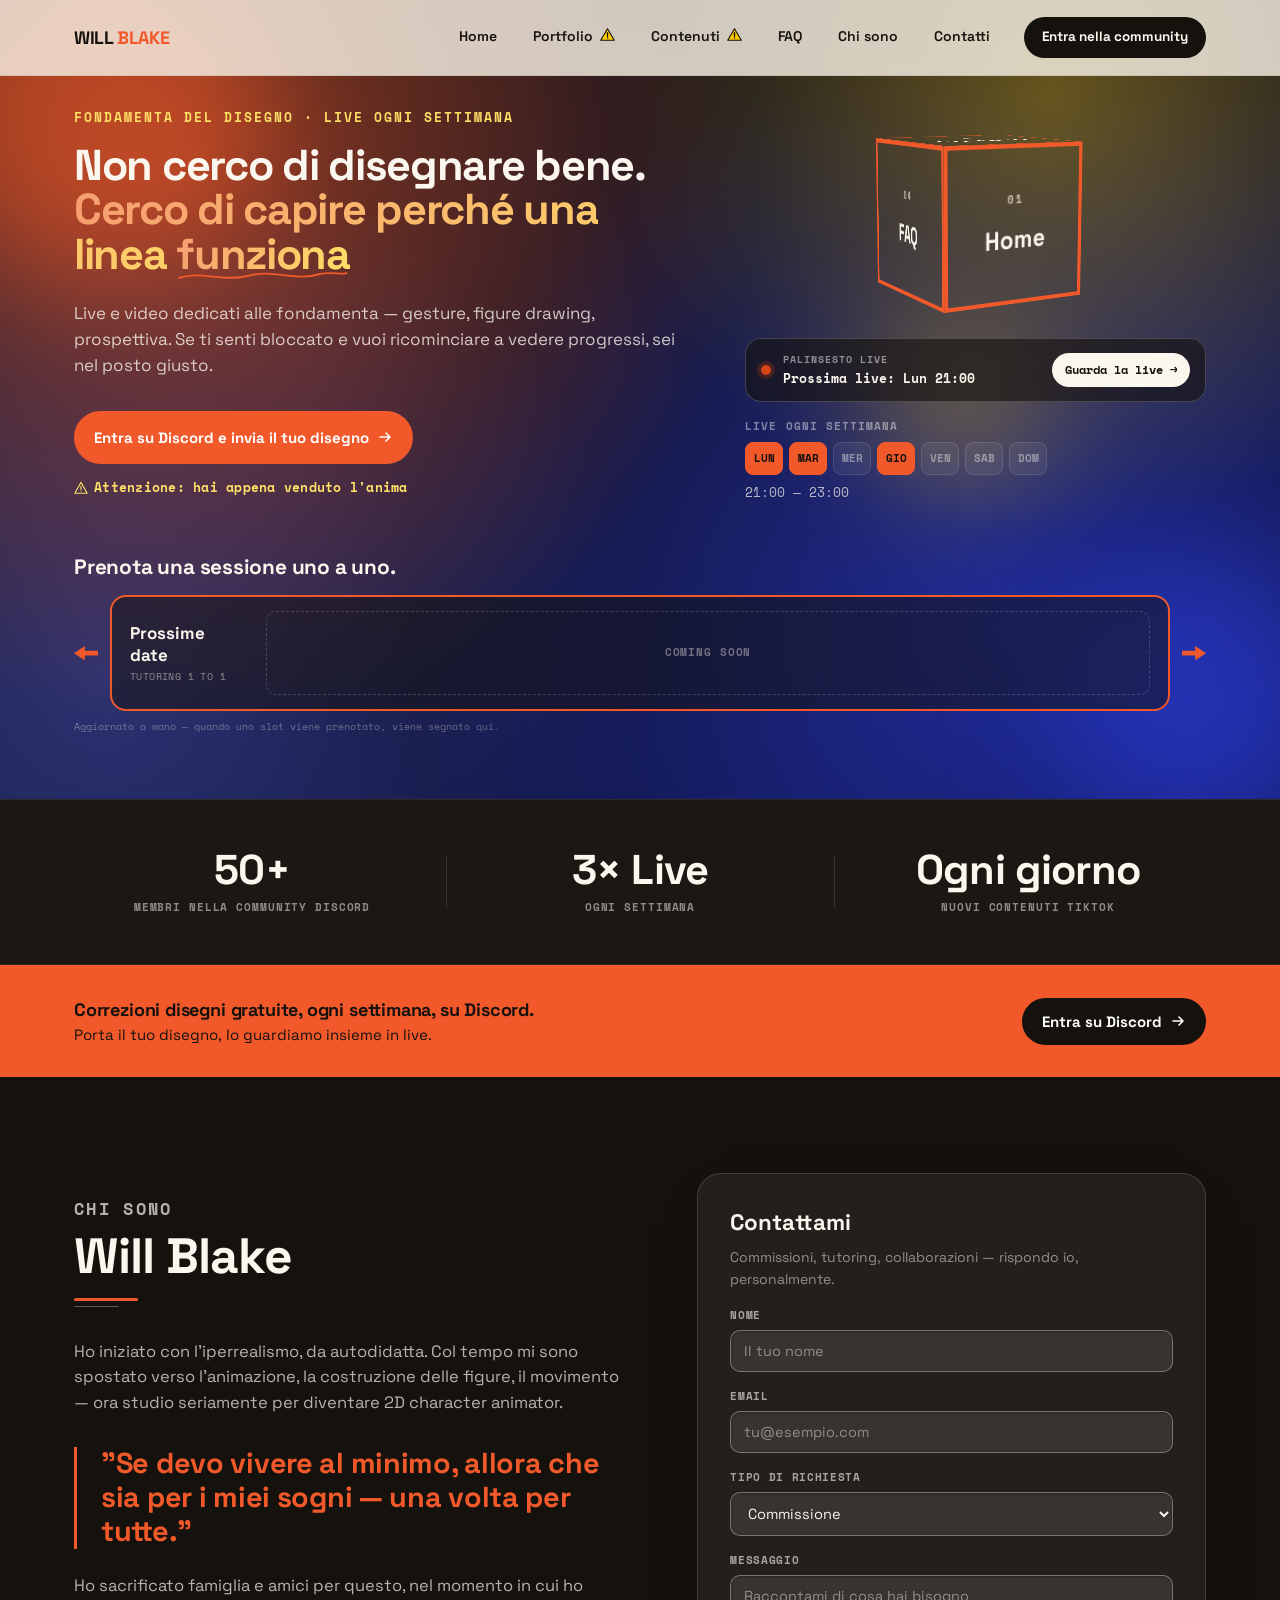
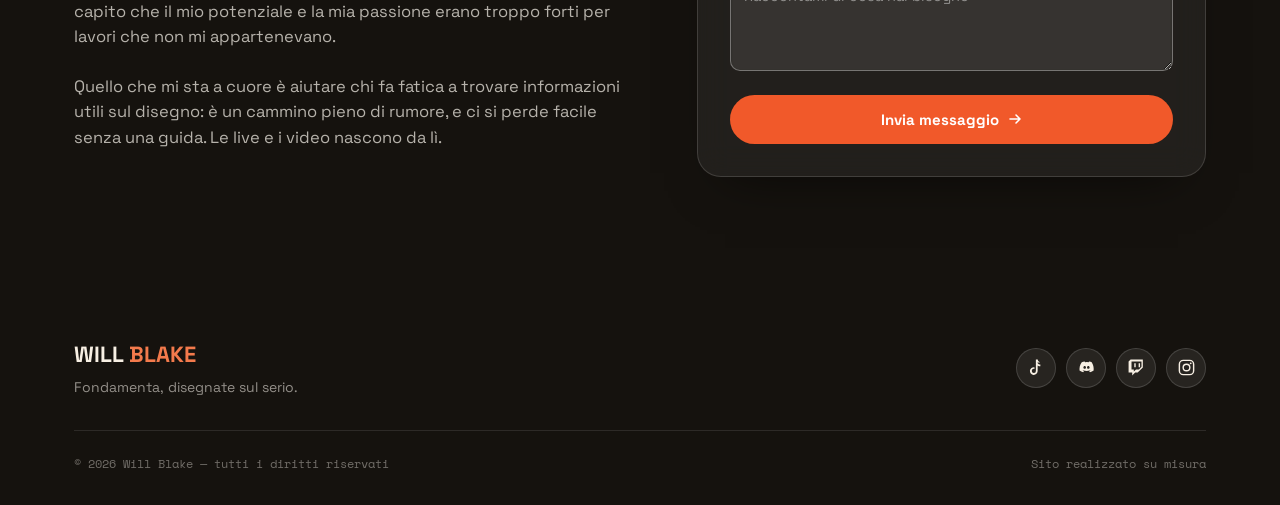
==== index.html @ 37999008 "Form della home collegato a Formspree; script di invio condiviso; pannello Contatti sempre visibile " ====
<!DOCTYPE html>
<html lang="it">
<head>
<meta charset="UTF-8">
<meta name="viewport" content="width=device-width, initial-scale=1.0">
<title>Will Blake Artist — Fondamenta, disegnate sul serio</title>
<meta name="description" content="Live, video e community dedicati alle fondamenta del disegno — gesture, figure drawing, prospettiva. Per chi ci sta sputando sangue sopra, sul serio.">
<link rel="preconnect" href="https://fonts.googleapis.com">
<link rel="preconnect" href="https://fonts.gstatic.com" crossorigin>
<link href="https://fonts.googleapis.com/css2?family=Space+Grotesk:wght@400;500;600;700&family=Space+Mono:wght@400;700&display=swap" rel="stylesheet">
<link rel="stylesheet" href="style.css">
</head>
<body>

  <!-- ============ HEADER ============ -->
  <header class="site-header">
    <div class="nav-inner">
      <a href="#top" class="logo">WILL <span>BLAKE</span></a>

      <input type="checkbox" id="nav-toggle" class="nav-toggle-input">
      <label for="nav-toggle" class="nav-burger" aria-label="Apri il menu">
        <svg width="22" height="16" viewBox="0 0 22 16" fill="none">
          <rect class="l l1" y="0" width="22" height="2" rx="1" fill="currentColor"/>
          <rect class="l l2" y="7" width="22" height="2" rx="1" fill="currentColor"/>
          <rect class="l l3" y="14" width="22" height="2" rx="1" fill="currentColor"/>
        </svg>
      </label>

      <nav class="nav-links">
        <a href="#top">Home</a>
        <a href="portfolio.html" class="nav-wip" title="In lavorazione">Portfolio</a>
        <a href="contenuti.html" class="nav-wip" title="In lavorazione">Contenuti</a>
        <a href="faq.html">FAQ</a>
        <a href="#chi-sono">Chi sono</a>
        <a href="#contatti">Contatti</a>
        <a href="https://discord.com/invite/3JS8gdbrpd" target="_blank" rel="noopener noreferrer" class="nav-cta">Entra nella community</a>
      </nav>
    </div>
  </header>

  <main>
    <!-- ============ HERO ============ -->
    <section id="top" class="hero">
      <div class="hero-mesh" aria-hidden="true">
        <div class="blob blob-1"></div>
        <div class="blob blob-2"></div>
        <div class="blob blob-3"></div>
      </div>

      <div class="container hero-grid">
        <div class="hero-text">
          <p class="hero-eyebrow">Fondamenta del disegno · Live ogni settimana</p>
          <h1>Non cerco di disegnare bene.<br><span class="highlight">Cerco di capire perché una linea <span class="swash-word">funziona<svg class="swash-svg" viewBox="0 0 200 24" preserveAspectRatio="none" aria-hidden="true"><path d="M4 16 C 30 4, 55 24, 85 12 C 110 2, 140 22, 165 10 C 180 5, 190 12, 196 8" pathLength="1"/></svg></span></span></h1>
          <p class="hero-sub">Live e video dedicati alle fondamenta — gesture, figure drawing, prospettiva. Se ti senti bloccato e vuoi ricominciare a vedere progressi, sei nel posto giusto.</p>

          <div class="hero-cta-row">
            <div class="hero-cta-primary">
              <a href="https://discord.com/invite/3JS8gdbrpd" target="_blank" rel="noopener noreferrer" class="btn btn-primary">
                Entra su Discord e invia il tuo disegno
                <svg width="16" height="16" viewBox="0 0 16 16" fill="none"><path d="M3 8h10M9 4l4 4-4 4" stroke="white" stroke-width="1.6" stroke-linecap="round" stroke-linejoin="round"/></svg>
              </a>
              <p class="btn-fineprint">
                <svg width="14" height="14" viewBox="0 0 16 16" fill="none"><path d="M8 1.5 15 14H1L8 1.5z" stroke="currentColor" stroke-width="1.3" stroke-linejoin="round"/><path d="M8 6.2v3.4M8 11.6v.1" stroke="currentColor" stroke-width="1.3" stroke-linecap="round"/></svg>
                Attenzione: hai appena venduto l'anima
              </p>
            </div>
          </div>
        </div>

        <div class="hero-visual reveal" aria-label="Cubo di navigazione — passa il mouse su una faccia per esplorare il sito">
          <div class="cube-wrap" id="cubeWrap">
            <button class="nav-arrow nav-arrow-left" id="arrowLeft" aria-label="Faccia precedente">
              <svg viewBox="0 0 100 60"><path d="M100 20H45L45 0 0 30 45 60 45 40H100Z"/></svg>
            </button>

            <div class="cube-stage" id="cubeStage">
              <div class="cube" id="cube">
                <a class="cube-face face-front" data-face="front" href="#top" draggable="false">
                  <span class="f-eyebrow">01</span><span class="f-title">Home</span>
                </a>
                <a class="cube-face face-right" data-face="right" href="portfolio.html" draggable="false">
                  <span class="f-eyebrow">02</span><span class="f-title">Portfolio</span>
                </a>
                <a class="cube-face face-back" data-face="back" href="contenuti.html" draggable="false">
                  <span class="f-eyebrow">03</span><span class="f-title">Contenuti</span>
                </a>
                <a class="cube-face face-left" data-face="left" href="faq.html" draggable="false">
                  <span class="f-eyebrow">04</span><span class="f-title">FAQ</span>
                </a>
                <a class="cube-face face-top" data-face="top" href="#chi-sono" draggable="false">
                  <span class="f-eyebrow">05</span><span class="f-title">Chi sono</span>
                </a>
                <a class="cube-face face-bottom" data-face="bottom" href="#contatti" draggable="false">
                  <span class="f-eyebrow">06</span><span class="f-title">Contatti</span>
                </a>
              </div>
            </div>

            <button class="nav-arrow nav-arrow-right" id="arrowRight" aria-label="Faccia successiva">
              <svg viewBox="0 0 100 60"><path d="M0 20H55L55 0 100 30 55 60 55 40H0Z"/></svg>
            </button>
          </div>

          <div class="live-status-card">
            <span class="ls-dot is-off" id="lsDot" aria-hidden="true"></span>
            <span class="ls-info">
              <span class="ls-label">Palinsesto live</span>
              <span class="ls-text" id="lsText">Prossima live: lun 21:00</span>
            </span>
            <a href="https://www.tiktok.com/@will.blake_artist/live" target="_blank" rel="noopener noreferrer" class="ls-cta">Guarda la live →</a>
          </div>

          <div class="hero-schedule">
            <p class="hero-schedule-label">Live ogni settimana</p>
            <div class="hero-schedule-days">
              <span class="day active">LUN</span>
              <span class="day active">MAR</span>
              <span class="day">MER</span>
              <span class="day active">GIO</span>
              <span class="day">VEN</span>
              <span class="day">SAB</span>
              <span class="day">DOM</span>
            </div>
            <p class="hero-schedule-time">21:00 — 23:00</p>
          </div>
        </div>
      </div>

      <!-- ---- Tutoring 1:1 (prova), dentro l'hero ---- -->
      <div class="container hero-tutor">
        <h3 class="hero-tutor-heading">Prenota una sessione uno a uno.</h3>

        <div class="tutor-card reveal">
          <button class="tutor-arrow tutor-arrow-left" id="tutorArrowLeft" aria-label="Settimana precedente">
            <svg viewBox="0 0 100 60"><path d="M100 20H45L45 0 0 30 45 60 45 40H100Z"/></svg>
          </button>

          <div class="tutor-card-inner">
            <div class="tutor-label">
              <p class="tutor-label-title" id="tutorWeekLabel">Settimana del 7–13 set.</p>
              <p class="tutor-label-sub">Tutoring 1 to 1</p>
            </div>
            <div class="tutor-slots" id="tutorSlots"></div>
          </div>

          <button class="tutor-arrow tutor-arrow-right" id="tutorArrowRight" aria-label="Settimana successiva">
            <svg viewBox="0 0 100 60"><path d="M0 20H55L55 0 100 30 55 60 55 40H0Z"/></svg>
          </button>
        </div>

        <p class="tutor-note">Aggiornato a mano — quando uno slot viene prenotato, viene segnato qui.</p>
      </div>
    </section>

    <!-- ============ STATS BAND ============ -->
    <section class="stats-band" aria-label="Numeri della community">
      <div class="container stats-grid reveal">
        <div class="stat">
          <span class="stat-rule"></span>
          <span class="stat-num" id="statMembers">50+</span>
          <span class="stat-label">Membri nella community Discord</span>
        </div>
        <div class="stat">
          <span class="stat-rule"></span>
          <span class="stat-num" id="statLive">3× Live</span>
          <span class="stat-label">Ogni settimana</span>
        </div>
        <div class="stat">
          <span class="stat-rule"></span>
          <span class="stat-num">Ogni giorno</span>
          <span class="stat-label">Nuovi contenuti TikTok</span>
        </div>
      </div>
    </section>


    <!-- ============ BANNER COMMUNITY ============ -->
    <section class="community-banner reveal" aria-label="Correzioni disegni gratuite su Discord">
      <div class="container banner-inner">
        <p class="banner-text">
          <span class="banner-headline">Correzioni disegni gratuite, ogni settimana, su Discord.</span>
          Porta il tuo disegno, lo guardiamo insieme in live.
        </p>
        <a href="https://discord.com/invite/3JS8gdbrpd" target="_blank" rel="noopener noreferrer" class="btn banner-cta">
          Entra su Discord
          <svg width="16" height="16" viewBox="0 0 16 16" fill="none"><path d="M3 8h10M9 4l4 4-4 4" stroke="currentColor" stroke-width="1.6" stroke-linecap="round" stroke-linejoin="round"/></svg>
        </a>
      </div>
    </section>

    <!-- ============ CHI SONO + CONTATTI ============ -->
    <section id="chi-sono" class="section">
      <div class="container about-grid">
        <div class="about-text reveal">
          <p class="eyebrow">Chi sono</p>
          <h2>Will Blake</h2>
          <div class="rule"><span></span><span></span></div>

          <p>Ho iniziato con l'iperrealismo, da autodidatta. Col tempo mi sono spostato verso l'animazione, la costruzione delle figure, il movimento — ora studio seriamente per diventare 2D character animator.</p>

          <p class="about-quote">"Se devo vivere al minimo, allora che sia per i miei sogni — una volta per tutte."</p>

          <p>Ho sacrificato famiglia e amici per questo, nel momento in cui ho capito che il mio potenziale e la mia passione erano troppo forti per lavori che non mi appartenevano.</p>

          <p>Quello che mi sta a cuore è aiutare chi fa fatica a trovare informazioni utili sul disegno: è un cammino pieno di rumore, e ci si perde facile senza una guida. Le live e i video nascono da lì.</p>
        </div>

        <div id="contatti" class="contact-panel reveal">
          <h3>Contattami</h3>
          <p>Commissioni, tutoring, collaborazioni — rispondo io, personalmente.</p>

          <form id="contact-form" action="https://formspree.io/f/xaennlln" method="POST">
            <input type="hidden" name="_subject" value="Nuovo messaggio dal sito Will Blake">
            <input type="text" name="_gotcha" tabindex="-1" autocomplete="off" aria-hidden="true" style="display:none">
            <div class="field">
              <label for="c-name">Nome</label>
              <input id="c-name" name="nome" type="text" placeholder="Il tuo nome" required>
            </div>
            <div class="field">
              <label for="c-email">Email</label>
              <input id="c-email" name="email" type="email" placeholder="tu@esempio.com" required>
            </div>
            <div class="field">
              <label for="c-type">Tipo di richiesta</label>
              <select id="c-type" name="tipo">
                <option>Commissione</option>
                <option>Tutoring 1 to 1</option>
                <option>Collaboriamo</option>
                <option>Altro</option>
              </select>
              <div class="c-note" id="tutoringNote" hidden>
                <input type="checkbox" id="c-terms" name="condizioni_tutoring" value="lette e accettate" required>
                <p class="c-note__text">
                  <label for="c-terms">Un attimo prima di scrivermi — ho letto e accetto le</label>
                  <span class="c-note__trigger" tabindex="0" aria-describedby="tutoringPolicy">condizioni del tutoring</span>.
                  <span class="c-note__pop" id="tutoringPolicy" role="tooltip">Il tutoring si paga in anticipo, per intero. Dopo la prenotazione puoi spostare o disdire l'appuntamento fino a 24 ore prima — oltre quel limite, no. Se non ti presenti e non hai disdetto in tempo, l'acconto resta perso.</span>
                </p>
              </div>
            </div>
            <div class="field">
              <label for="c-msg">Messaggio</label>
              <textarea id="c-msg" name="messaggio" placeholder="Raccontami di cosa hai bisogno" required></textarea>
            </div>
            <button type="submit" class="btn btn-primary">
              Invia messaggio
              <svg width="16" height="16" viewBox="0 0 16 16" fill="none"><path d="M3 8h10M9 4l4 4-4 4" stroke="white" stroke-width="1.6" stroke-linecap="round" stroke-linejoin="round"/></svg>
            </button>
            <p id="form-status" class="form-status" role="status" aria-live="polite" hidden></p>
          </form>
        </div>
      </div>
    </section>
  </main>

  <!-- ============ FOOTER ============ -->
  <footer class="site-footer">
    <div class="container">
      <div class="footer-top">
        <div>
          <p class="footer-logo">WILL <span>BLAKE</span></p>
          <p class="footer-tag">Fondamenta, disegnate sul serio.</p>
        </div>
        <div class="social-row">
          <a href="https://www.tiktok.com/@will.blake_artist" target="_blank" rel="noopener noreferrer" class="social-pill" aria-label="TikTok">
            <svg viewBox="0 0 24 24" fill="none"><path d="M16.6 5.82a4.28 4.28 0 0 1-3.14-4.14V2h-2.24v14.4a2.6 2.6 0 1 1-1.82-2.48v-2.3a4.9 4.9 0 1 0 4.06 4.82V9.4c1 .7 2.2 1.1 3.4 1.1V8.28c-.7 0-1.4-.16-2-.46a4.28 4.28 0 0 1-1.8-2z" fill="currentColor"/></svg>
          </a>
          <a href="https://discord.com/invite/3JS8gdbrpd" target="_blank" rel="noopener noreferrer" class="social-pill" aria-label="Discord">
            <svg viewBox="0 0 24 24" fill="none"><path d="M18.9 5.5a15 15 0 0 0-3.7-1.15c-.16.3-.35.7-.48 1a13.9 13.9 0 0 0-4.5 0 9 9 0 0 0-.48-1A15 15 0 0 0 6 5.5C3.6 9 2.9 12.4 3.2 15.8a15 15 0 0 0 4.6 2.3c.37-.5.7-1.04 1-1.6-.55-.2-1.07-.46-1.57-.76.13-.1.26-.2.38-.3a10.7 10.7 0 0 0 9 0c.13.1.25.2.38.3-.5.3-1.02.55-1.57.76.3.56.63 1.1 1 1.6a15 15 0 0 0 4.6-2.3c.4-3.9-.55-7.3-2.6-10.3zM9.7 13.7c-.9 0-1.65-.83-1.65-1.85S8.78 10 9.7 10s1.66.83 1.65 1.85c0 1.02-.74 1.85-1.65 1.85zm4.6 0c-.9 0-1.65-.83-1.65-1.85S13.38 10 14.3 10s1.66.83 1.65 1.85c0 1.02-.73 1.85-1.65 1.85z" fill="currentColor"/></svg>
          </a>
          <a href="https://www.twitch.tv/willblakeartist" target="_blank" rel="noopener noreferrer" class="social-pill" aria-label="Twitch">
            <svg viewBox="0 0 24 24" fill="none"><path fill-rule="evenodd" clip-rule="evenodd" d="M4.5 2 2 4.5v13.8h4.6V22l3.7-3.7h3.2L20 12V2H4.5zm13.8 9.2-3.2 3.2h-3.7l-2.8 2.8v-2.8H5.7V4.3h12.6v6.9zM9.2 6.7h1.8v5H9.2v-5zm5.5 0h1.8v5h-1.8v-5z" fill="currentColor"/></svg>
          </a>
          <a href="https://www.instagram.com/will.blake_/" target="_blank" rel="noopener noreferrer" class="social-pill" aria-label="Instagram">
            <svg viewBox="0 0 24 24" fill="none"><rect x="3" y="3" width="18" height="18" rx="5" stroke="currentColor" stroke-width="1.8"/><circle cx="12" cy="12" r="4.2" stroke="currentColor" stroke-width="1.8"/><circle cx="17.3" cy="6.7" r="1.15" fill="currentColor"/></svg>
          </a>
        </div>
      </div>
      <div class="footer-bottom">
        <span>© 2026 Will Blake — tutti i diritti riservati</span>
        <span>Sito realizzato su misura</span>
      </div>
    </div>
  </footer>

  <script>
    /* Stato live calcolato sull'ora di Copenaghen. Nessuna libreria esterna:
       poche righe vanilla, e se JS è disabilitato resta visibile il testo
       statico di fallback già scritto nell'HTML. */
    (function () {
      var dot = document.getElementById('lsDot');
      var text = document.getElementById('lsText');
      if (!dot || !text) return;

      var dayNames = ['Dom', 'Lun', 'Mar', 'Mer', 'Gio', 'Ven', 'Sab'];
      var liveDays = [1, 2, 4]; // Lun, Mar, Gio
      var startHour = 21, endHour = 23;

      var parts = new Intl.DateTimeFormat('en-US', {
        timeZone: 'Europe/Copenhagen',
        weekday: 'short', hour: 'numeric', hour12: false
      }).formatToParts(new Date());

      var weekdayShort, hour;
      parts.forEach(function (p) {
        if (p.type === 'weekday') weekdayShort = p.value;
        if (p.type === 'hour') hour = parseInt(p.value, 10);
      });
      var weekdayMap = { Sun: 0, Mon: 1, Tue: 2, Wed: 3, Thu: 4, Fri: 5, Sat: 6 };
      var day = weekdayMap[weekdayShort];
      if (day === undefined || isNaN(hour)) return;

      var isLive = liveDays.indexOf(day) !== -1 && hour >= startHour && hour < endHour;

      if (isLive) {
        dot.classList.remove('is-off');
        dot.classList.add('is-live');
        text.textContent = 'In live ora';
      } else {
        var offset = 0, nextDay = day;
        for (var i = 0; i < 8; i++) {
          var candidate = (day + i) % 7;
          var stillToday = i === 0 && hour < startHour;
          if (liveDays.indexOf(candidate) !== -1 && (i === 0 ? stillToday : true)) {
            offset = i; nextDay = candidate; break;
          }
        }
        text.textContent = 'Prossima live: ' + dayNames[nextDay] + ' ' + startHour + ':00';
      }
    })();

    /* Conteggio animato della fascia numeri, una sola volta quando entra
       in vista. Vanilla, nessuna libreria: se JS è disabilitato restano
       visibili i valori finali già scritti nell'HTML. */
    (function () {
      var band = document.querySelector('.stats-grid');
      var membersEl = document.getElementById('statMembers');
      var liveEl = document.getElementById('statLive');
      if (!band || !membersEl || !liveEl || !('IntersectionObserver' in window)) return;

      function countUp(el, target, suffix, duration, pulse) {
        var start = null;
        if (pulse) el.classList.add('pulsing');
        function step(ts) {
          if (!start) start = ts;
          var progress = Math.min((ts - start) / duration, 1);
          var eased = 1 - Math.pow(1 - progress, 3);
          el.textContent = Math.round(eased * target) + suffix;
          if (progress < 1) {
            requestAnimationFrame(step);
          } else {
            el.textContent = target + suffix;
            if (pulse) el.classList.remove('pulsing');
          }
        }
        requestAnimationFrame(step);
      }

      var played = false;
      var observer = new IntersectionObserver(function (entries) {
        entries.forEach(function (entry) {
          if (entry.isIntersecting && !played) {
            played = true;
            countUp(membersEl, 50, '+', 800, false);
            countUp(liveEl, 3, '× Live', 850, false);
            observer.disconnect();
          }
        });
      }, { threshold: 0.4 });
      observer.observe(band);
    })();

    /* Cubo di navigazione in hero: ruota da solo, si trascina col mouse,
       l'hover su una faccia la porta di fronte (e mostra le frecce per
       scorrere le facce in loop). Storia completa delle scelte in
       nav-cube-prototype.html. Vanilla, nessuna libreria. */
    (function () {
      var cube = document.getElementById('cube');
      if (!cube) return;
      var faces = cube.querySelectorAll('.cube-face');

      var FACE_TARGETS = {
        front:  { x: 0,   y: 0 },
        back:   { x: 0,   y: 180 },
        right:  { x: 0,   y: -90 },
        left:   { x: 0,   y: 90 },
        top:    { x: -90, y: 0 },
        bottom: { x: 90,  y: 0 }
      };
      var FACE_ORDER = ['front', 'right', 'back', 'left', 'top', 'bottom'];
      var lockedFaceIndex = -1;

      var currentX = -14, currentY = 20;
      var speedX = 0.11, speedY = 0.17;
      var autoRotating = true;
      var rafId = null;

      function applyTransform() {
        cube.style.transform = 'rotateX(' + currentX + 'deg) rotateY(' + currentY + 'deg)';
      }

      function tick() {
        if (!autoRotating) return;
        currentX += speedX;
        currentY += speedY;
        applyTransform();
        rafId = requestAnimationFrame(tick);
      }

      function nearestEquivalent(current, target) {
        return target + Math.round((current - target) / 360) * 360;
      }

      function focusFace(faceName) {
        if (isDragging) return;
        autoRotating = false;
        if (rafId) cancelAnimationFrame(rafId);
        cube.style.transition = 'transform .6s var(--ease, ease)';
        var t = FACE_TARGETS[faceName];
        currentX = nearestEquivalent(currentX, t.x);
        currentY = nearestEquivalent(currentY, t.y);
        applyTransform();
        lockedFaceIndex = FACE_ORDER.indexOf(faceName);
        cubeWrap.classList.add('is-locked');
      }

      function resumeAuto() {
        if (isDragging) return;
        cube.style.transition = 'none';
        autoRotating = true;
        lockedFaceIndex = -1;
        cubeWrap.classList.remove('is-locked');
        tick();
      }

      faces.forEach(function (face) {
        face.addEventListener('mouseenter', function () { focusFace(face.dataset.face); });
      });
      var cubeWrap = document.getElementById('cubeWrap');
      cubeWrap.addEventListener('mouseleave', resumeAuto);

      var arrowLeft = document.getElementById('arrowLeft');
      var arrowRight = document.getElementById('arrowRight');
      function goToRelativeFace(step) {
        if (lockedFaceIndex === -1) return;
        var n = FACE_ORDER.length;
        var nextIndex = (lockedFaceIndex + step + n) % n;
        focusFace(FACE_ORDER[nextIndex]);
      }
      arrowRight.addEventListener('click', function () { goToRelativeFace(1); });
      arrowLeft.addEventListener('click', function () { goToRelativeFace(-1); });

      // ---- trascinamento col mouse ----
      var stage = document.getElementById('cubeStage');
      var isDragging = false;
      var dragStartX = 0, dragStartY = 0;
      var dragStartRotX = 0, dragStartRotY = 0;
      var dragMoved = 0;
      var DRAG_SENSITIVITY = 0.4;
      var CLICK_THRESHOLD = 6;

      stage.addEventListener('dragstart', function (e) { e.preventDefault(); });

      // Il trascinamento parte solo quando il puntatore si sposta oltre
      // CLICK_THRESHOLD. Prima di allora è un click normale: non tocco lo
      // stato del cubo e NON catturo il puntatore — con setPointerCapture
      // il browser assegna il click al contenitore invece che al link
      // della faccia, e la navigazione non partiva mai.
      var pressed = false;
      var pressPointerId = null;

      stage.addEventListener('pointerdown', function (e) {
        pressed = true;
        pressPointerId = e.pointerId;
        dragMoved = 0;
        dragStartX = e.clientX; dragStartY = e.clientY;
      });

      stage.addEventListener('pointermove', function (e) {
        if (!pressed) return;
        var dx = e.clientX - dragStartX;
        var dy = e.clientY - dragStartY;
        dragMoved = Math.max(dragMoved, Math.abs(dx), Math.abs(dy));

        if (!isDragging) {
          if (dragMoved <= CLICK_THRESHOLD) return;
          // inizia il trascinamento vero
          isDragging = true;
          autoRotating = false;
          lockedFaceIndex = -1;
          cubeWrap.classList.remove('is-locked');
          if (rafId) cancelAnimationFrame(rafId);
          cube.style.transition = 'none';
          dragStartX = e.clientX; dragStartY = e.clientY;
          dragStartRotX = currentX; dragStartRotY = currentY;
          stage.setPointerCapture(pressPointerId);
          stage.classList.add('is-dragging');
          return;
        }

        currentY = dragStartRotY + (e.clientX - dragStartX) * DRAG_SENSITIVITY;
        currentX = dragStartRotX - (e.clientY - dragStartY) * DRAG_SENSITIVITY;
        applyTransform();
      });

      function endDrag() {
        pressed = false;
        if (!isDragging) return;
        isDragging = false;
        stage.classList.remove('is-dragging');
      }
      stage.addEventListener('pointerup', endDrag);
      stage.addEventListener('pointercancel', endDrag);

      // un trascinamento non deve contare come click sulla faccia
      // (altrimenti si naviga per sbaglio solo perché si stava ruotando).
      faces.forEach(function (face) {
        face.addEventListener('click', function (e) {
          if (dragMoved > CLICK_THRESHOLD) e.preventDefault();
        });
      });

      applyTransform();
      tick();
    })();

    /* Calendario tutoring 1:1: 3 settimane, le prime due con slot reali
       (mercoledì e venerdì, stessi orari), la terza "coming soon". Dati
       aggiornati a mano nel codice quando cambia qualcosa — vedi
       tutoring-calendar-prototype.html per la cronologia delle scelte. */
    (function () {
      var slotsEl = document.getElementById('tutorSlots');
      var labelEl = document.getElementById('tutorWeekLabel');
      var arrowRight = document.getElementById('tutorArrowRight');
      var arrowLeft = document.getElementById('tutorArrowLeft');
      if (!slotsEl || !arrowRight || !arrowLeft) return;

      var ALL_WEEKS = [
        {
          range: '7–13 set.', end: '13/09',
          slots: [
            { day: 'MER', date: '09/09', time: '17:00–18:00', booked: false },
            { day: 'VEN', date: '11/09', time: '16:00–17:00', booked: false },
            { day: 'VEN', date: '11/09', time: '18:00–19:00', booked: false }
          ]
        },
        {
          range: '14–20 set.', end: '20/09',
          slots: [
            { day: 'MER', date: '16/09', time: '17:00–18:00', booked: false },
            { day: 'VEN', date: '18/09', time: '16:00–17:00', booked: false },
            { day: 'VEN', date: '18/09', time: '18:00–19:00', booked: false }
          ]
        },
        {
          range: '21–27 set.', end: '27/09',
          comingSoon: true
        }
      ];

      /* Le settimane finite spariscono da sole; gli slot già iniziati di una
         settimana in corso restano ma opacizzati e non prenotabili. "Adesso"
         è l'ora di Copenaghen (lo stesso fuso della live), come numero
         AAAAMMGGhhmm da confrontare con data e ora di inizio. Le date nei
         dati non hanno l'anno: vale quello corrente (a cavallo d'anno, i mesi
         molto più bassi del mese attuale contano come anno dopo). Ogni
         settimana ha `end` (ultimo giorno, GG/MM): finita quella, sparisce. */
      var now = {};
      new Intl.DateTimeFormat('en-GB', {
        timeZone: 'Europe/Copenhagen', hourCycle: 'h23',
        year: 'numeric', month: 'numeric', day: 'numeric',
        hour: 'numeric', minute: 'numeric'
      }).formatToParts(new Date()).forEach(function (p) {
        now[p.type] = parseInt(p.value, 10);
      });
      var nowStamp = ((now.year * 100 + now.month) * 100 + now.day) * 10000 +
        now.hour * 100 + now.minute;

      function stamp(dateStr, timeStr) {
        var d = dateStr.split('/');
        var t = (timeStr || '23:59').split(':');
        var month = parseInt(d[1], 10);
        var year = now.year + (month < now.month - 6 ? 1 : 0);
        return ((year * 100 + month) * 100 + parseInt(d[0], 10)) * 10000 +
          parseInt(t[0], 10) * 100 + parseInt(t[1], 10);
      }

      var WEEKS = ALL_WEEKS.filter(function (w) {
        return stamp(w.end) > nowStamp;
      });
      if (!WEEKS.length) WEEKS = [{ range: '', comingSoon: true }];

      var current = 0;

      function render() {
        var week = WEEKS[current];
        labelEl.innerHTML = week.range ? 'Settimana del<br>' + week.range : 'Prossime<br>date';
        slotsEl.innerHTML = '';

        if (week.comingSoon) {
          var soon = document.createElement('div');
          soon.className = 'tutor-soon';
          soon.textContent = 'Coming soon';
          slotsEl.appendChild(soon);
          return;
        }

        week.slots.forEach(function (slot) {
          /* slot già iniziato: resta visibile ma opacizzato e non cliccabile */
          var past = stamp(slot.date, slot.time.split('–')[0].trim()) <= nowStamp;
          var free = !slot.booked && !past;
          var tile = document.createElement(free ? 'button' : 'div');
          tile.className = 'tutor-slot' + (free ? ' is-free' : '') +
            (slot.booked ? ' is-booked' : '') + (past ? ' is-past' : '');
          tile.innerHTML =
            '<span class="slot-day">' + slot.day + '</span>' +
            '<span class="slot-date">' + slot.date + '</span>' +
            '<span class="slot-time">' + slot.time + '</span>' +
            (free ? '<span class="slot-cta">Prenota</span>' : '') +
            '<div class="slot-booked-overlay">' +
              '<svg class="slot-x" viewBox="0 0 26 26"><path d="M4 4l18 18M22 4L4 22"/></svg>' +
              '<span class="slot-booked-label">Prenotato</span>' +
            '</div>';
          if (free) {
            tile.type = 'button';
            tile.setAttribute('aria-label',
              'Prenota lezione 1 to 1 di ' + slot.day + ' ' + slot.date + ', ' + slot.time);
            tile.addEventListener('click', function () { bookSlot(slot); });
          }
          slotsEl.appendChild(tile);
        });
      }

      /* Click su uno slot libero: porta al form contatti già impostato su
         "Tutoring 1 to 1", con il messaggio precompilato su data e ora
         scelte, cursore pronto per scrivere l'argomento. */
      function bookSlot(slot) {
        var typeSel = document.getElementById('c-type');
        var msg = document.getElementById('c-msg');
        var start = slot.time.split('–')[0].split('-')[0].trim();

        if (typeSel) {
          typeSel.value = 'Tutoring 1 to 1';
          typeSel.dispatchEvent(new Event('change', { bubbles: true }));
        }
        if (msg) {
          msg.value = 'Mi prenoto per una lezione 1 to 1 il ' + slot.date +
            ' alle ' + start + '. Su cosa voglio lavorare: ';
        }

        var target = document.getElementById('contatti');
        if (target) target.scrollIntoView({ behavior: 'smooth', block: 'start' });

        if (msg) {
          setTimeout(function () {
            msg.focus();
            msg.selectionStart = msg.selectionEnd = msg.value.length;
          }, 550);
        }
      }

      arrowRight.addEventListener('click', function () {
        current = (current + 1) % WEEKS.length;
        render();
      });
      arrowLeft.addEventListener('click', function () {
        current = (current - 1 + WEEKS.length) % WEEKS.length;
        render();
      });

      render();
    })();

    /* Nota tutoring nel form contatti: compare solo quando il tipo di
       richiesta è "Tutoring 1 to 1", e con lei la spunta obbligatoria per
       accettare le condizioni. Vanilla, nessuna libreria: se JS è
       disabilitato la nota resta nascosta (l'attributo hidden è già
       nell'HTML) e il form funziona lo stesso. */
    (function () {
      var select = document.getElementById('c-type');
      var note = document.getElementById('tutoringNote');
      var terms = document.getElementById('c-terms');
      if (!select || !note) return;

      function sync() {
        var isTutoring = select.value.indexOf('Tutoring') !== -1;
        note.hidden = !isTutoring;
        if (terms) {
          /* nascosta la spunta non deve bloccare l'invio: fuori dal
             tutoring la disattivo e la deseleziono */
          terms.required = isTutoring;
          terms.disabled = !isTutoring;
          if (!isTutoring) terms.checked = false;
        }
      }
      select.addEventListener('change', sync);
      sync();
    })();
  </script>
  <script src="contact-form.js"></script>

</body>
</html>
---- style.css ----
/* ============ TOKENS ============ */
  :root{
    --orange-100:#FDE4D6; --orange-300:#F79E71; --orange-500:#F1592A; --orange-600:#D8431A; --orange-700:#B23414;
    --blue-100:#DEE1FB; --blue-300:#8D97F1; --blue-500:#2C3EE0; --blue-600:#2130B8; --blue-700:#1A2590; --blue-900:#0E144A;
    --yellow-300:#FFE066; --yellow-500:#FFCC00; --yellow-700:#B38A00;
    --cream-50:#FBF6EE; --cream-100:#F7EFE3; --cream-200:#EFE3D0;
    --ink-900:#15120E; --ink-700:#3A342C; --ink-400:#8B8175;
    --white:#FFFFFF;

    --font-display:'Space Grotesk', 'Arial Black', sans-serif;
    --font-body:'Space Grotesk', system-ui, sans-serif;
    --font-code:'Space Mono', 'Courier New', monospace;
    --surface-alt:#1B1712;

    --space-1:8px; --space-2:16px; --space-3:24px; --space-4:32px; --space-5:48px; --space-6:64px; --space-7:96px;

    --header-h:76px;
    --radius-l:24px; --radius-m:16px; --radius-s:10px;

    --ease: cubic-bezier(.22,.9,.32,1);
  }

  *,*::before,*::after{ box-sizing:border-box; }
  html{ scroll-behavior:smooth; scroll-padding-top: calc(var(--header-h) + 12px); }
  body{
    margin:0;
    background:var(--cream-100);
    color:var(--ink-900);
    font-family:var(--font-body);
    font-size:16px;
    line-height:1.55;
    -webkit-font-smoothing:antialiased;
  }
  img,svg{ display:block; max-width:100%; }
  a{ color:inherit; text-decoration:none; }
  ul{ list-style:none; margin:0; padding:0; }
  h1,h2,h3,p,figure{ margin:0; }
  button,input,select,textarea{ font-family:inherit; font-size:inherit; color:inherit; }

  @media (prefers-reduced-motion: reduce){
    *,*::before,*::after{ animation-duration:0.001ms !important; animation-iteration-count:1 !important; transition-duration:0.001ms !important; scroll-behavior:auto !important; }
  }

  .container{ width:100%; max-width:1180px; margin:0 auto; padding:0 var(--space-3); }
  .container-narrow{ width:100%; max-width:640px; margin:0 auto; padding:0 var(--space-3); }

  /* ============ SHARED TYPE ============ */
  .eyebrow{
    font-family:var(--font-code);
    font-size:12px;
    font-weight:700;
    letter-spacing:0.14em;
    text-transform:uppercase;
    color:var(--orange-300);
  }
  h2{
    font-family:var(--font-display);
    font-weight:700;
    letter-spacing:-0.02em;
    line-height:1.02;
    font-size:clamp(1.9rem, 1.35rem + 2.4vw, 3.1rem);
    margin-top:var(--space-1);
    color:var(--cream-50);
  }
  .rule{
    display:flex;
    flex-direction:column;
    gap:5px;
    width:64px;
    margin:var(--space-2) 0 var(--space-4);
  }
  .rule span{ display:block; height:3px; background:var(--orange-500); border-radius:2px; }
  .rule span:last-child{ height:1px; width:70%; background:rgba(255,255,255,0.3); opacity:1; }
  .section-lead{
    font-size:17px;
    color:rgba(251,246,238,0.65);
    max-width:680px;
  }

  /* ============ MOTION ============ */
  @keyframes fadeUp{
    from{ opacity:0; transform:translateY(18px); }
    to{ opacity:1; transform:translateY(0); }
  }
  .hero-eyebrow{ animation:fadeUp .7s var(--ease) both; }
  .hero h1{ animation:fadeUp .8s var(--ease) .08s both; }
  .hero-sub{ animation:fadeUp .8s var(--ease) .16s both; }
  .hero-card{ animation:fadeUp .8s var(--ease) .24s both; }

  @supports (animation-timeline: view()){
    .reveal{
      animation: fadeUp linear both;
      animation-timeline: view();
      animation-range: entry 0% cover 28%;
    }
  }

  .lift{ transition: transform .25s var(--ease), box-shadow .25s var(--ease); }
  .lift:hover{ transform:translateY(-5px); }

  /* ============ HEADER / NAV ============ */
  .site-header{
    position:fixed; top:0; left:0; right:0; z-index:100;
    height:var(--header-h);
    display:flex; align-items:center;
    background:rgba(247,239,227,0.82);
    backdrop-filter:blur(14px);
    -webkit-backdrop-filter:blur(14px);
    border-bottom:1px solid rgba(21,18,14,0.08);
  }
  .nav-inner{
    width:100%; max-width:1180px; margin:0 auto; padding:0 var(--space-3);
    display:flex; align-items:center; justify-content:space-between;
  }
  .logo{
    font-family:var(--font-display);
    font-weight:700;
    font-size:18px;
    letter-spacing:-0.02em;
  }
  .logo span{ color:var(--orange-500); }

  .nav-toggle-input{ position:absolute; opacity:0; pointer-events:none; }
  .nav-burger{
    display:none;
    width:40px; height:40px;
    align-items:center; justify-content:center;
    cursor:pointer;
    border-radius:50%;
  }
  .nav-burger svg .l{ transition: transform .25s var(--ease), opacity .2s var(--ease); transform-origin:center; }

  .nav-links{
    display:flex; align-items:center; gap:var(--space-4);
  }
  .nav-links a:not(.nav-cta){
    font-size:14px; font-weight:600;
    padding:6px 2px;
    border-bottom:2px solid transparent;
    transition: border-color .2s var(--ease), color .2s var(--ease);
  }
  .nav-links a:not(.nav-cta):hover{ border-color:var(--orange-500); }

  .nav-cta{
    font-family:var(--font-body);
    font-weight:700; font-size:13.5px;
    background:var(--ink-900); color:var(--cream-50);
    padding:10px 18px; border-radius:999px;
    transition: background .2s var(--ease), transform .2s var(--ease);
  }
  .nav-cta:hover{ background:var(--orange-600); transform:translateY(-2px); }

  @media (max-width: 860px){
    .nav-burger{ display:flex; }
    .nav-links{
      position:fixed; top:var(--header-h); left:0; right:0;
      flex-direction:column; align-items:flex-start; gap:0;
      background:var(--cream-50);
      border-bottom:1px solid rgba(21,18,14,0.08);
      padding:var(--space-2) var(--space-3) var(--space-3);
      opacity:0; transform:translateY(-8px);
      pointer-events:none;
      transition: opacity .25s var(--ease), transform .25s var(--ease);
    }
    .nav-links a:not(.nav-cta){ padding:12px 0; width:100%; border-bottom:1px solid rgba(21,18,14,0.06); }
    .nav-cta{ margin-top:var(--space-2); }
    .nav-toggle-input:checked ~ .nav-links{ opacity:1; transform:translateY(0); pointer-events:auto; }
    .nav-toggle-input:checked ~ .nav-burger svg .l1{ transform:translate(3px,7px) rotate(45deg); }
    .nav-toggle-input:checked ~ .nav-burger svg .l2{ opacity:0; }
    .nav-toggle-input:checked ~ .nav-burger svg .l3{ transform:translate(3px,-7px) rotate(-45deg); }
  }

  /* ============ HERO ============ */
  .hero{
    position:relative;
    padding-top:calc(var(--header-h) + var(--space-4));
    padding-bottom:var(--space-6);
    background:var(--ink-900);
    overflow:hidden;
    isolation:isolate;
  }
  .hero-mesh{ position:absolute; inset:0; z-index:-1; }
  .hero-mesh::before{
    content:"";
    position:absolute; inset:0;
    background:
      radial-gradient(circle at 15% 20%, rgba(241,89,42,0.55) 0%, rgba(241,89,42,0) 45%),
      radial-gradient(circle at 82% 12%, rgba(255,204,0,0.35) 0%, rgba(255,204,0,0) 35%),
      radial-gradient(circle at 78% 78%, rgba(44,62,224,0.55) 0%, rgba(44,62,224,0) 50%),
      radial-gradient(circle at 8% 85%, rgba(93,107,234,0.35) 0%, rgba(93,107,234,0) 40%),
      linear-gradient(160deg, #15120E 0%, #0E144A 100%);
  }
  .blob{ position:absolute; border-radius:50%; filter:blur(60px); opacity:0.55; }
  .blob-1{ width:340px; height:340px; top:-60px; left:-80px; background:var(--orange-500); }
  .blob-2{ width:280px; height:280px; bottom:-40px; right:-60px; background:var(--blue-500); }
  .blob-3{ width:180px; height:180px; top:40%; right:18%; background:var(--yellow-500); opacity:0.28; }

  .hero-grid{
    position:relative;
    display:grid;
    grid-template-columns:1.15fr 0.85fr;
    gap:var(--space-5);
    align-items:start; /* il cubo parte allineato in cima, come il testo */
  }
  @media (max-width:900px){
    .hero-grid{ grid-template-columns:1fr; gap:var(--space-4); }
  }
  .hero-eyebrow{
    font-family:var(--font-code); font-size:12.5px; font-weight:700;
    letter-spacing:0.16em; text-transform:uppercase; color:var(--yellow-300);
  }
  .hero h1{
    font-family:var(--font-display); font-weight:700; letter-spacing:-0.03em;
    font-size:clamp(1.9rem, 1rem + 2.2vw, 2.7rem);
    line-height:1.02;
    color:var(--cream-50);
    margin-top:var(--space-2);
  }
  .hero h1 .highlight{
    background:linear-gradient(100deg, var(--orange-300), var(--yellow-300));
    -webkit-background-clip:text; background-clip:text; color:transparent;
  }
  .hero h1 .swash-word{
    position:relative; display:inline-block;
    background:linear-gradient(100deg, var(--orange-300), var(--yellow-300));
    -webkit-background-clip:text; background-clip:text; color:transparent;
  }
  .swash-svg{
    position:absolute; left:0; bottom:-0.16em;
    width:100%; height:0.34em;
    overflow:visible;
  }
  .swash-svg path{
    fill:none;
    stroke:var(--orange-500);
    stroke-width:3;
    stroke-linecap:round;
    stroke-linejoin:round;
    stroke-dasharray:1;
    stroke-dashoffset:1;
    animation:draw-swash .9s var(--ease) 1.05s forwards;
  }
  @keyframes draw-swash{ to{ stroke-dashoffset:0; } }
  .hero-sub{
    font-size:17px; color:rgba(251,246,238,0.78);
    max-width:56ch; margin-top:var(--space-3);
  }

  .hero-cta-row{ margin-top:var(--space-4); }
  .hero-cta-primary{ display:flex; flex-direction:column; align-items:flex-start; }
  .hero-cta-primary .btn-primary{ width:auto; margin-top:0; }
  .hero-cta-primary .btn-fineprint{ justify-content:flex-start; }

  .hero-schedule{ align-self:stretch; margin-top:var(--space-2); }
  .hero-schedule-label{
    font-family:var(--font-code); font-size:10.5px; font-weight:700;
    letter-spacing:0.1em; text-transform:uppercase; color:rgba(255,255,255,0.45);
    margin-bottom:8px;
  }
  .hero-schedule-days{ display:flex; gap:6px; flex-wrap:wrap; }
  .hero-schedule .day{
    font-family:var(--font-code); font-size:11px; font-weight:700;
    color:rgba(251,246,238,0.45);
    background:rgba(255,255,255,0.06);
    border:1px solid rgba(255,255,255,0.1);
    border-radius:8px;
    padding:7px 0;
    width:38px; text-align:center;
  }
  .hero-schedule .day.active{
    color:var(--ink-900);
    background:var(--orange-500);
    border-color:var(--orange-500);
  }
  .hero-schedule-time{
    margin-top:8px;
    font-family:var(--font-code); font-size:12.5px; color:rgba(251,246,238,0.7);
  }

  .hero-visual{
    position:relative;
    display:flex; flex-direction:column; align-items:center;
    padding-top:var(--space-4); /* margine sopra il cubo, così non viene
      tagliato in alto quando ruotando sporge dal suo riquadro */
    overflow:hidden; /* rete di sicurezza: il cubo 3D può sporgere dal
      suo riquadro ad alcuni angoli di rotazione */
  }
  /* Sotto i 900px il cubo è ancora una versione "di passaggio": più
     piccolo — una vera versione mobile (tocco invece di
     hover/trascinamento) resta da fare, vedi to-do. */
  @media (max-width:900px){
    .cube-stage{ width:140px; height:140px; --tz:70px; }
    .cube-face{ border-width:3px; }
    .cube-face .f-title{ font-size:18px; }
    .cube-face .f-eyebrow{ font-size:9.5px; }
  }

  .live-status-card{
    align-self:stretch;
    margin-top:var(--space-5);
    display:flex; align-items:center; gap:12px;
    background:rgba(21,18,14,0.6);
    border:1px solid rgba(255,255,255,0.18);
    border-radius:var(--radius-m);
    backdrop-filter:blur(14px); -webkit-backdrop-filter:blur(14px);
    padding:13px 15px;
  }
  .ls-dot{
    width:10px; height:10px; border-radius:50%; flex-shrink:0;
    background:var(--ink-400);
    box-shadow:0 0 0 4px rgba(139,129,117,0.22);
    transition:background .3s var(--ease), box-shadow .3s var(--ease);
  }
  .ls-dot.is-live{ background:#3ddc84; box-shadow:0 0 0 4px rgba(61,220,132,0.25); }
  .ls-dot.is-off{ background:var(--orange-600); box-shadow:0 0 0 4px rgba(216,67,26,0.22); }
  .ls-info{ flex:1; min-width:0; }
  .ls-label{
    display:block; font-family:var(--font-code); font-size:9.5px; font-weight:700;
    letter-spacing:0.1em; text-transform:uppercase; color:rgba(255,255,255,0.5);
  }
  .ls-text{
    display:block; margin-top:2px;
    font-family:var(--font-code); font-size:12.5px; font-weight:700; color:var(--cream-50);
    overflow:hidden; text-overflow:ellipsis; white-space:nowrap;
  }
  .ls-cta{
    flex-shrink:0;
    font-family:var(--font-code); font-size:11.5px; font-weight:700;
    color:var(--ink-900); background:var(--cream-50);
    padding:8px 13px; border-radius:999px; white-space:nowrap;
    transition:background .2s var(--ease), transform .2s var(--ease);
  }
  .ls-cta:hover{ background:var(--orange-300); transform:translateY(-2px); }
  @media (max-width:520px){
    .live-status-card{ flex-wrap:wrap; }
    .ls-cta{ width:100%; text-align:center; order:3; }
  }

  .btn{
    display:inline-flex; align-items:center; justify-content:center; gap:8px;
    font-weight:700; font-size:15px;
    border-radius:999px; border:none; cursor:pointer;
    transition: background .2s var(--ease), transform .2s var(--ease), box-shadow .2s var(--ease);
  }
  .btn-primary{
    width:100%; margin-top:var(--space-3);
    padding:15px 20px;
    background:var(--orange-500); color:var(--white);
  }
  .btn-primary:hover{ background:var(--orange-600); transform:translateY(-2px); box-shadow:0 12px 24px -8px rgba(241,89,42,0.5); }
  .btn-fineprint{
    display:flex; align-items:center; justify-content:center; gap:6px;
    text-align:center; margin-top:14px;
    font-family:var(--font-code); font-size:12.5px; font-weight:700;
    letter-spacing:0.02em;
    color:var(--yellow-300);
  }
  .btn-fineprint svg{ flex-shrink:0; }
  .btn-ghost{
    padding:14px 22px; background:transparent; color:var(--cream-50);
    border:1.5px solid rgba(255,255,255,0.35);
  }
  .btn-ghost:hover{ background:var(--cream-50); color:var(--ink-900); border-color:var(--cream-50); transform:translateY(-2px); }

  /* ============ STATS BAND ============ */
  .stats-band{
    background:var(--surface-alt);
    border-top:1px solid rgba(255,255,255,0.08);
    border-bottom:1px solid rgba(255,255,255,0.08);
    padding:var(--space-5) 0;
  }
  .stats-grid{
    display:grid; grid-template-columns:repeat(3,1fr);
    gap:var(--space-4);
  }
  .stat{ text-align:center; position:relative; }
  .stat:not(:last-child)::after{
    content:""; position:absolute; top:8px; right:calc(var(--space-4) / -2 - 0.5px);
    width:1px; height:calc(100% - 16px);
    background:rgba(255,255,255,0.12);
  }
  .stat-rule{ width:28px; height:3px; background:var(--orange-500); border-radius:2px; margin:0 auto var(--space-2); }
  .stat-num{
    display:block;
    font-family:var(--font-display); font-weight:700; letter-spacing:-0.02em;
    font-size:clamp(1.7rem, 1.1rem + 2vw, 2.6rem);
    line-height:1.05;
    color:var(--cream-50);
  }
  .stat-label{
    display:block; margin-top:8px;
    font-family:var(--font-code); font-size:11px; font-weight:700;
    letter-spacing:0.08em; text-transform:uppercase;
    color:rgba(255,255,255,0.5);
  }
  @media (max-width:700px){
    .stats-grid{ grid-template-columns:1fr; gap:var(--space-3); }
    .stat{ padding-bottom:var(--space-3); border-bottom:1px solid rgba(255,255,255,0.1); }
    .stat:last-child{ padding-bottom:0; border-bottom:none; }
    .stat:not(:last-child)::after{ display:none; }
  }

  /* ============ COMMUNITY BANNER ============ */
  .community-banner{ background:var(--orange-500); }
  .banner-inner{
    display:flex; flex-wrap:wrap; align-items:center; justify-content:space-between;
    gap:var(--space-3);
    padding-top:var(--space-4); padding-bottom:var(--space-4);
  }
  .banner-text{ font-size:15px; color:var(--ink-900); max-width:600px; line-height:1.4; }
  .banner-headline{
    display:block; font-family:var(--font-display); font-weight:700;
    font-size:1.2em; letter-spacing:-0.01em; margin-bottom:2px;
  }
  .banner-cta{
    flex-shrink:0;
    background:var(--ink-900); color:var(--white);
    padding:12px 20px;
  }
  .banner-cta:hover{ background:var(--blue-700); transform:translateY(-2px); }
  @media (max-width:640px){
    .banner-inner{ flex-direction:column; align-items:flex-start; }
    .banner-cta{ width:100%; justify-content:center; }
  }

  /* ============ SECTIONS ============ */
  .section{ padding:var(--space-7) 0; background:var(--ink-900); }
  .section-alt{ background:var(--surface-alt); }
  .section-inner{ }
  .section-head{ max-width:820px; }

  /* ---- portfolio ---- */
  .category{ margin-top:var(--space-6); }
  .category:first-of-type{ margin-top:var(--space-5); }
  .category-head{
    display:flex; align-items:baseline; gap:var(--space-2);
    padding-bottom:var(--space-2);
    border-bottom:1px solid rgba(255,255,255,0.14);
    margin-bottom:var(--space-3);
  }
  .category-head h3{
    font-family:var(--font-display); font-weight:700; font-size:clamp(1.3rem,1rem + 1.2vw,1.8rem);
    color:var(--cream-50);
  }
  .category-tag{
    font-family:var(--font-code); font-size:12px; font-weight:700;
    color:var(--blue-300); background:rgba(44,62,224,0.22);
    padding:3px 9px; border-radius:999px;
  }
  .category-note{ font-size:14.5px; color:rgba(255,255,255,0.4); margin-left:auto; }

  .grid{ display:grid; gap:var(--space-2); }
  .grid-3{ grid-template-columns:repeat(3,1fr); }
  @media (max-width:760px){
    .grid-3{
      display:flex; grid-template-columns:none;
      overflow-x:auto; scroll-snap-type:x mandatory;
      -webkit-overflow-scrolling:touch;
      gap:var(--space-2);
      padding-bottom:6px;
      margin:0 calc(var(--space-3) * -1);
      padding-left:var(--space-3); padding-right:var(--space-3);
    }
    .grid-3 .art-tile{ flex:0 0 56%; scroll-snap-align:start; }
  }
  @media (max-width:420px){ .grid-3 .art-tile{ flex-basis:64%; } }

  .art-tile{
    position:relative;
    aspect-ratio:4/5;
    border-radius:var(--radius-m);
    overflow:hidden;
    border:1px solid rgba(21,18,14,0.08);
    box-shadow:0 10px 24px -14px rgba(21,18,14,0.35);
  }
  .art-tile-img{
    position:absolute; inset:0; width:100%; height:100%;
    object-fit:cover; display:block;
    background:var(--cream-50);
  }
  .art-tile::after{
    content:""; position:absolute; left:0; right:0; bottom:0; height:42%;
    background:linear-gradient(to top, rgba(21,18,14,0.75), rgba(21,18,14,0));
    pointer-events:none;
  }
  .art-tile-tap{
    position:absolute; inset:0; z-index:2;
    display:flex; align-items:center; justify-content:center;
  }
  .art-tile-tap .tap-icon{
    width:34px; height:34px; padding:9px; box-sizing:border-box;
    border-radius:50%;
    background:rgba(21,18,14,0.55);
    backdrop-filter:blur(4px); -webkit-backdrop-filter:blur(4px);
    opacity:0; transform:scale(0.85);
    transition:opacity .2s var(--ease), transform .2s var(--ease);
  }
  @media (hover:hover){
    .art-tile-tap:hover .tap-icon{ opacity:1; transform:scale(1); }
  }

  .lightbox{
    display:none;
    position:fixed; inset:0; z-index:300;
    align-items:center; justify-content:center;
    background:rgba(21,18,14,0.88);
    backdrop-filter:blur(24px); -webkit-backdrop-filter:blur(24px);
    padding:32px 20px;
  }
  .lightbox:target{ display:flex; }
  .lightbox img{
    max-width:min(100%, 900px); max-height:88vh;
    border-radius:var(--radius-m);
    box-shadow:0 30px 70px -20px rgba(0,0,0,0.7);
  }
  .lightbox-close{
    position:absolute; top:18px; right:18px; z-index:1;
    width:42px; height:42px; border-radius:50%;
    background:rgba(255,255,255,0.1); border:1px solid rgba(255,255,255,0.2);
    color:var(--cream-50);
    display:flex; align-items:center; justify-content:center;
    font-family:var(--font-body); font-size:20px; line-height:1;
    transition:background .2s var(--ease), transform .2s var(--ease);
  }
  .lightbox-close:hover{ background:var(--orange-500); transform:scale(1.06);
  }
  .art-tile figcaption{
    position:absolute; left:12px; bottom:10px; z-index:1;
    font-family:var(--font-code); font-size:10.5px; font-weight:700;
    letter-spacing:0.06em; color:rgba(255,255,255,0.9);
  }
  .tile-gesture{ background:
     repeating-linear-gradient(115deg, rgba(21,18,14,0.16) 0 2px, transparent 2px 14px),
     linear-gradient(150deg, var(--orange-300), var(--orange-600)); }
  .tile-hyper{ background:
     radial-gradient(circle, rgba(21,18,14,0.22) 1.6px, transparent 1.7px) 0 0/13px 13px,
     linear-gradient(150deg, var(--blue-300), var(--blue-700)); }
  .tile-perspective{ background:
     repeating-conic-gradient(from 0deg at 30% 105%, rgba(255,255,255,0.14) 0deg 2deg, transparent 2deg 10deg),
     linear-gradient(150deg, var(--ink-700), var(--ink-900)); }

  /* ---- content / tiktok ---- */
  .content-grid{ display:grid; grid-template-columns:repeat(3,1fr); gap:var(--space-3); margin-top:var(--space-5); }
  @media (max-width:860px){ .content-grid{ grid-template-columns:repeat(2,1fr); } }
  @media (max-width:600px){
    .content-grid{
      display:flex; grid-template-columns:none;
      overflow-x:auto; scroll-snap-type:x mandatory;
      -webkit-overflow-scrolling:touch;
      padding-bottom:6px;
      margin:var(--space-5) calc(var(--space-3) * -1) 0;
      padding-left:var(--space-3); padding-right:var(--space-3);
    }
    .content-grid .vid-card{ flex:0 0 50%; scroll-snap-align:start; }
  }
  @media (max-width:420px){ .content-grid .vid-card{ flex-basis:58%; } }

  .vid-card{
    display:block;
    background:rgba(255,255,255,0.05);
    border-radius:var(--radius-m);
    border:1px solid rgba(255,255,255,0.1);
    overflow:hidden;
    box-shadow:0 14px 30px -18px rgba(0,0,0,0.5);
  }
  .vid-thumb{
    position:relative; aspect-ratio:9/12;
    display:flex; align-items:center; justify-content:center;
  }
  .vid-thumb-img{
    position:absolute; inset:0; width:100%; height:100%;
    object-fit:cover; display:block;
    background:var(--cream-50);
  }
  .vid-thumb::after{
    content:""; position:absolute; inset:0;
    background:linear-gradient(to top, rgba(21,18,14,0.55) 0%, rgba(21,18,14,0) 45%);
    pointer-events:none;
  }
  .vid-thumb .play{
    position:relative; z-index:1;
    width:46px; height:46px; border-radius:50%;
    background:rgba(255,255,255,0.92);
    display:flex; align-items:center; justify-content:center;
  }

  .vid-body{ padding:14px 16px 16px; }
  .vid-title{ font-size:14.5px; font-weight:600; line-height:1.35; color:var(--cream-50); }

  .content-cta{ margin-top:var(--space-5); display:flex; }

  /* ---- about / contact ---- */
  .about-grid{
    display:grid; grid-template-columns:1.1fr 1fr; gap:var(--space-6);
    align-items:start;
  }
  @media (max-width:900px){ .about-grid{ grid-template-columns:1fr; } }

  .about-text p{ font-size:16.5px; color:rgba(251,246,238,0.7); margin-top:var(--space-3); max-width:56ch; }
  .about-text p:first-of-type{ margin-top:var(--space-3); }
  .about-text .about-quote{
    font-family:var(--font-display); font-weight:700;
    font-size:clamp(1.3rem,1rem + 1.1vw,1.8rem);
    line-height:1.18; letter-spacing:-0.01em; margin-top:var(--space-4);
    color:var(--orange-500);
    border-left:3px solid var(--orange-500);
    padding-left:var(--space-3);
    max-width:44ch;
  }

  .contact-panel{
    background:rgba(255,255,255,0.06);
    border:1px solid rgba(255,255,255,0.14);
    border-radius:var(--radius-l);
    padding:var(--space-4);
    backdrop-filter:blur(16px);
    -webkit-backdrop-filter:blur(16px);
    box-shadow:0 24px 50px -28px rgba(0,0,0,0.6);
  }
  .contact-panel h3{
    font-family:var(--font-display); font-weight:700; font-size:1.4rem;
    color:var(--cream-50);
  }
  .contact-panel > p{ font-size:14px; color:rgba(255,255,255,0.5); margin-top:6px; }

  .field{ margin-top:var(--space-2); display:flex; flex-direction:column; gap:6px; }
  .field label{ font-family:var(--font-code); font-size:11px; font-weight:700; letter-spacing:0.06em; text-transform:uppercase; color:rgba(255,255,255,0.6); }
  .field input, .field select, .field textarea{
    border:1.5px solid rgba(255,255,255,0.32);
    background:rgba(255,255,255,0.09);
    color:var(--cream-50);
    border-radius:var(--radius-s);
    padding:11px 13px;
    font-size:14.5px;
    box-shadow:inset 0 1px 2px rgba(0,0,0,0.25);
    transition:border-color .2s var(--ease), background .2s var(--ease);
  }
  .field input::placeholder, .field textarea::placeholder{ color:rgba(255,255,255,0.45); }
  .field input:focus, .field select:focus, .field textarea:focus{
    outline:none; border-color:var(--orange-500); background:rgba(255,255,255,0.13);
  }
  .field textarea{ resize:vertical; min-height:96px; }

  .form-status{ margin-top:var(--space-2); font-size:14px; line-height:1.5; }
  .form-status.is-ok{ color:var(--cream-50); }
  .form-status.is-error{ color:var(--orange-300); }
  .contact-panel button:disabled{ opacity:.6; cursor:progress; }
  .field select option{ color:var(--ink-900); background:var(--cream-50); }

  /* Nota contestuale sotto il select "Tipo di richiesta" (es. tutoring):
     spunta obbligatoria + frase con il termine sottolineato che apre il box */
  .c-note{
    position:relative;
    margin-top:12px;
    display:flex;
    align-items:flex-start;
    gap:9px;
    font-family:var(--font-code);
    font-size:12.5px;
    line-height:1.55;
    letter-spacing:0.01em;
    color:rgba(255,255,255,0.6);
  }
  .c-note[hidden]{ display:none; }   /* display:flex sopra batterebbe l'attributo hidden */
  .c-note input[type="checkbox"]{
    flex:none;
    width:16px; height:16px;
    margin:2px 0 0;
    padding:0;
    min-height:0;
    border:1.5px solid rgba(255,255,255,0.4);
    border-radius:4px;
    box-shadow:none;
    background:rgba(255,255,255,0.09);
    accent-color:var(--orange-500);
    -webkit-appearance:checkbox;
    appearance:checkbox;
    cursor:pointer;
  }
  .c-note input[type="checkbox"]:focus-visible{
    outline:2px solid var(--orange-500); outline-offset:2px;
  }
  .c-note__text{ margin:0; }
  /* la label eredita da .field label (maiuscolo, grassetto): qui la riporto
     al testo normale della nota */
  .c-note__text label{
    cursor:pointer;
    font:inherit;
    letter-spacing:inherit;
    text-transform:none;
    color:inherit;
  }
  .c-note__trigger{
    color:var(--orange-500);
    font-weight:700;
    cursor:help;
    text-decoration:underline;
    text-decoration-color:var(--orange-500);
    text-decoration-thickness:2px;
    text-underline-offset:3px;
  }
  .c-note__trigger:focus-visible{
    outline:2px solid var(--orange-500); outline-offset:3px; border-radius:3px;
  }
  .c-note__pop{
    position:absolute;
    left:0; right:0;
    bottom:calc(100% + 10px);
    background:var(--ink-900);
    border:1.5px solid var(--orange-500);
    border-radius:var(--radius-s);
    padding:13px 15px;
    font-family:var(--font-body);
    font-size:13px;
    font-weight:400;
    letter-spacing:0;
    line-height:1.55;
    color:rgba(251,246,238,0.9);
    box-shadow:0 20px 44px -20px rgba(0,0,0,0.75);
    opacity:0;
    visibility:hidden;
    pointer-events:none;        /* invisibile = non intercetta mai il resto del form */
    transform:translateY(5px);
    transition:opacity .16s var(--ease), transform .16s var(--ease), visibility .16s;
    z-index:20;
  }
  .c-note__pop::after{
    content:""; position:absolute; left:20px; top:100%;
    border:7px solid transparent; border-top-color:var(--orange-500);
  }
  /* Visibile solo mentre il cursore è sul testo sottolineato (o c'è il focus).
     Tolto il mouse, sparisce. */
  .c-note__trigger:hover ~ .c-note__pop,
  .c-note__trigger:focus-visible ~ .c-note__pop{
    opacity:1; visibility:visible; transform:translateY(0);
  }

  /* ============ FAQ ============ */
  .faq-list{
    display:flex; flex-direction:column; gap:10px;
    margin-top:var(--space-5); max-width:760px;
  }
  .faq-item{
    background:rgba(255,255,255,0.04);
    border:1px solid rgba(255,255,255,0.12);
    border-radius:var(--radius-m);
    padding:0 var(--space-3);
  }
  .faq-item summary{
    list-style:none; cursor:pointer;
    display:flex; align-items:center; justify-content:space-between; gap:16px;
    padding:16px 0;
    font-family:var(--font-display); font-weight:700; font-size:1rem; color:var(--cream-50);
  }
  .faq-item summary::-webkit-details-marker{ display:none; }
  .faq-item summary::after{
    content:"+";
    flex-shrink:0;
    font-family:var(--font-code); font-size:20px; line-height:1; color:var(--orange-300);
    transition:transform .25s var(--ease);
  }
  .faq-item[open] summary::after{ transform:rotate(45deg); }
  .faq-item p{
    padding-bottom:16px; margin:0;
    font-size:14.5px; line-height:1.55; color:rgba(255,255,255,0.68); max-width:60ch;
  }

  /* ============ FOOTER ============ */
  .site-footer{
    background:var(--ink-900); color:var(--cream-100);
    padding:var(--space-6) 0 var(--space-4);
  }
  .footer-top{
    display:flex; flex-wrap:wrap; gap:var(--space-4);
    align-items:center; justify-content:space-between;
    padding-bottom:var(--space-4);
    border-bottom:1px solid rgba(255,255,255,0.1);
  }
  .footer-logo{ font-family:var(--font-display); font-weight:700; font-size:22px; }
  .footer-logo span{ color:var(--orange-400,#F37A4C); }
  .footer-tag{ font-size:14px; color:rgba(251,246,238,0.55); margin-top:6px; }

  .social-row{ display:flex; gap:10px; }
  .social-pill{
    width:40px; height:40px; border-radius:50%;
    background:rgba(255,255,255,0.08);
    border:1px solid rgba(255,255,255,0.14);
    display:flex; align-items:center; justify-content:center;
    font-family:var(--font-code); font-size:10px; font-weight:700; letter-spacing:0.02em;
    transition: background .2s var(--ease), transform .2s var(--ease);
  }
  .social-pill:hover{ background:var(--orange-500); transform:translateY(-3px); }
  .social-pill svg{ width:19px; height:19px; }

  .footer-bottom{
    display:flex; flex-wrap:wrap; gap:var(--space-2);
    justify-content:space-between; align-items:center;
    padding-top:var(--space-3);
    font-family:var(--font-code); font-size:11.5px; color:rgba(251,246,238,0.4);
  }

  /* ============ PORTFOLIO WALL ============ */
  /* Muro di immagini a righe indipendenti, ognuna in loop infinito a una
     velocità propria, guidato dal gesto orizzontale del trackpad. Prima
     versione pensata per laptop/trackpad — mouse fisso e mobile da
     rifinire in un secondo momento. */
  .wall-wrap{ max-width:1100px; margin:var(--space-5) auto 0; }
  .wall-scroll{ overflow:hidden; }

  .wall{ display:flex; flex-direction:column; gap:4px; width:max-content; padding:2px; }

  .wall-row{
    --h:140px;
    position:relative;
  }
  .wall-row.is-active{ z-index:2; }

  .wall-row-track{ display:flex; gap:4px; width:max-content; will-change:transform; }

  .wcard{
    flex:0 0 auto; height:var(--h);
    border:none; padding:0; cursor:pointer;
    background:rgba(255,255,255,.04); border-radius:8px; overflow:hidden;
    transition:height .32s var(--ease), box-shadow .32s var(--ease);
  }
  .wall-row.is-active .wcard{ height:187px; box-shadow:0 24px 50px -18px rgba(0,0,0,.55); }
  .wcard img{ height:100%; width:auto; object-fit:contain; display:block; }

  .cursor-label{
    position:fixed; z-index:300; pointer-events:none;
    left:0; top:0; transform:translate(-9999px,-9999px);
    font-family:var(--font-code); font-size:11.5px; font-weight:700;
    letter-spacing:.1em; text-transform:uppercase; color:var(--ink-900);
    background:var(--orange-500);
    padding:6px 11px; border-radius:999px;
    opacity:0; transition:opacity .15s var(--ease);
    white-space:nowrap;
  }
  .cursor-label.show{ opacity:1; }

  /* lightbox dedicata al muro — nome diverso da .lightbox (già usata
     altrove sul sito con meccanismo ad ancora, comportamento diverso) */
  .wall-lightbox{
    position:fixed; inset:0; z-index:400;
    background:rgba(21,18,14,.92); backdrop-filter:blur(6px); -webkit-backdrop-filter:blur(6px);
    display:flex; align-items:center; justify-content:center; padding:5vh 5vw;
    opacity:0; pointer-events:none; transition:opacity .25s var(--ease);
  }
  .wall-lightbox.open{ opacity:1; pointer-events:auto; }
  .wall-lightbox img{
    max-width:100%; max-height:90vh; width:auto; height:auto;
    border-radius:10px; box-shadow:0 30px 80px -20px rgba(0,0,0,.6);
    transform:scale(.97); transition:transform .25s var(--ease);
  }
  .wall-lightbox.open img{ transform:scale(1); }
  .wall-lightbox-close{
    position:absolute; top:20px; right:24px;
    width:40px; height:40px; border-radius:50%;
    background:rgba(255,255,255,.08); border:1px solid rgba(255,255,255,.2);
    color:var(--cream-50); font-size:18px; cursor:pointer;
    display:flex; align-items:center; justify-content:center;
  }
  .wall-lightbox-close:hover{ background:rgba(255,255,255,.16); }

  /* ============ CUBO NAV (hero) ============ */
  /* Cubo 3D di navigazione al posto dell'immagine in hero: ruota da solo,
     si trascina col mouse, l'hover su una faccia la porta di fronte e fa
     comparire le frecce laterali per scorrere le facce in loop. Prima
     versione pensata per laptop/trackpad — vedi
     nav-cube-prototype.html per la cronologia delle scelte. */
  .cube-wrap{
    display:flex; align-items:center; gap:22px;
    position:relative; z-index:2;
  }

  .nav-arrow{
    background:none; border:none; padding:0; cursor:pointer;
    width:30px; flex-shrink:0;
    opacity:0; pointer-events:none; transform:translateX(0);
    transition:opacity .25s var(--ease), transform .25s var(--ease);
  }
  .nav-arrow svg{ width:100%; height:auto; fill:var(--orange-500); display:block; }
  .cube-wrap.is-locked .nav-arrow{ opacity:1; pointer-events:auto; }
  .cube-wrap.is-locked .nav-arrow-left:hover{ transform:translateX(-4px); }
  .cube-wrap.is-locked .nav-arrow-right:hover{ transform:translateX(4px); }

  .cube-stage{
    --tz:75px; /* metà lato del cubo: quanto ogni faccia sporge dal centro */
    width:150px; height:150px; flex-shrink:0;
    perspective:900px;
    cursor:grab; touch-action:none; user-select:none; -webkit-user-select:none;
  }
  .cube-stage.is-dragging{ cursor:grabbing; }
  .cube{
    position:relative; width:100%; height:100%;
    transform-style:preserve-3d;
  }
  .cube-face{
    position:absolute; inset:0;
    display:flex; flex-direction:column; align-items:center; justify-content:center; gap:10px;
    border-radius:0;
    border:4px solid var(--orange-500);
    background:transparent;
    backface-visibility:hidden;
    text-decoration:none; color:var(--cream-100);
  }
  .cube-face .f-eyebrow{
    font-family:var(--font-code); font-size:11px; font-weight:700;
    letter-spacing:.14em; text-transform:uppercase; opacity:.7;
  }
  .cube-face .f-title{
    font-family:var(--font-display); font-weight:700; font-size:24px;
    letter-spacing:-.01em; color:var(--cream-50);
  }

  .face-front  { transform: translateZ(var(--tz)); }
  .face-back   { transform: rotateY(180deg) translateZ(var(--tz)); }
  .face-right  { transform: rotateY(90deg) translateZ(var(--tz)); }
  .face-left   { transform: rotateY(-90deg) translateZ(var(--tz)); }
  .face-top    { transform: rotateX(90deg) translateZ(var(--tz)); }
  .face-bottom { transform: rotateX(-90deg) translateZ(var(--tz)); }

  /* ============ TUTORING 1:1 (prova) — compatto, dentro l'hero ============ */
  .hero-tutor{ margin-top:var(--space-5); }
  .hero-tutor-heading{
    font-family:var(--font-display); font-weight:700; letter-spacing:-.01em;
    font-size:clamp(1.05rem, .95rem + .6vw, 1.3rem);
    color:var(--cream-50); margin:0;
  }

  .tutor-card{
    display:flex; align-items:center; gap:12px;
    margin-top:12px;
  }
  .tutor-card-inner{
    flex:1; display:flex; align-items:stretch; gap:16px;
    border:2px solid var(--orange-500); border-radius:var(--radius-m);
    background:rgba(21,18,14,.5);
    backdrop-filter:blur(10px); -webkit-backdrop-filter:blur(10px);
    padding:14px 18px;
  }
  @media (max-width:640px){
    .tutor-card{ flex-direction:column; }
    .tutor-card-inner{ flex-direction:column; gap:12px; width:100%; }
  }

  .tutor-label{ flex-shrink:0; min-width:120px; display:flex; flex-direction:column; justify-content:center; }
  .tutor-label-title{ font-family:var(--font-display); font-weight:700; font-size:17px; line-height:1.3; color:var(--cream-50); }
  .tutor-label-sub{
    margin-top:3px; font-family:var(--font-code); font-size:10px;
    letter-spacing:.04em; text-transform:uppercase; color:rgba(251,246,238,.5);
  }

  .tutor-slots{ flex:1; display:flex; gap:8px; }
  @media (max-width:640px){ .tutor-slots{ flex-direction:column; } }

  .tutor-slot{
    position:relative; flex:1;
    min-height:84px;
    border:1.5px solid rgba(255,255,255,.16); border-radius:10px;
    display:flex; flex-direction:column; align-items:center; justify-content:center; gap:3px;
    text-align:center; padding:8px 6px;
    background:rgba(255,255,255,.03);
  }
  /* Slot libero = bottone cliccabile che porta al form */
  button.tutor-slot{
    font:inherit; color:inherit;
    -webkit-appearance:none; appearance:none;
    cursor:pointer;
    transition:border-color .18s var(--ease), background .18s var(--ease),
               transform .18s var(--ease), box-shadow .18s var(--ease);
  }
  button.tutor-slot:hover{
    border-color:var(--orange-500);
    background:rgba(241,89,42,.12);
    transform:translateY(-2px);
    box-shadow:0 12px 26px -16px rgba(241,89,42,.6);
  }
  button.tutor-slot:focus-visible{
    outline:2px solid var(--orange-500); outline-offset:2px;
  }
  /* Su hover il piccolo orario lascia il posto a "Prenota", stessa riga */
  .slot-time{ transition:opacity .15s var(--ease); }
  button.tutor-slot:hover .slot-time,
  button.tutor-slot:focus-visible .slot-time{ opacity:0; }
  .slot-cta{
    position:absolute; left:0; right:0; bottom:12px;
    font-family:var(--font-code); font-size:9px; font-weight:700;
    letter-spacing:.14em; text-transform:uppercase; color:var(--orange-500);
    opacity:0;
    transition:opacity .18s var(--ease);
  }
  button.tutor-slot:hover .slot-cta,
  button.tutor-slot:focus-visible .slot-cta{ opacity:1; }

  /* Slot già iniziato: si vede ma è spento e non prenotabile */
  .tutor-slot.is-past{ opacity:.35; pointer-events:none; }

  .slot-day{
    font-family:var(--font-code); font-size:9.5px; font-weight:700;
    letter-spacing:.1em; text-transform:uppercase; color:var(--orange-300);
  }
  .slot-date{ font-family:var(--font-display); font-weight:700; font-size:15px; color:var(--cream-50); }
  .slot-time{ font-family:var(--font-code); font-size:10px; color:rgba(251,246,238,.6); }

  .tutor-slot.is-booked .slot-day,
  .tutor-slot.is-booked .slot-date,
  .tutor-slot.is-booked .slot-time{ opacity:.3; }
  .slot-booked-overlay{
    position:absolute; inset:0; display:none;
    flex-direction:column; align-items:center; justify-content:center; gap:4px;
    background:rgba(21,18,14,.72); border-radius:9px;
  }
  .tutor-slot.is-booked .slot-booked-overlay{ display:flex; }
  .slot-x{ width:18px; height:18px; }
  .slot-x path{ stroke:var(--orange-600); stroke-width:8; stroke-linecap:round; }
  .slot-booked-label{
    font-family:var(--font-code); font-size:9px; font-weight:700;
    letter-spacing:.06em; text-transform:uppercase; color:var(--orange-300);
  }

  .tutor-soon{
    flex:1; min-height:84px; display:flex; align-items:center; justify-content:center;
    border:1.5px dashed rgba(255,255,255,.18); border-radius:10px;
    font-family:var(--font-code); font-weight:700; font-size:11px;
    letter-spacing:.08em; text-transform:uppercase; color:rgba(251,246,238,.4);
  }

  .tutor-arrow{
    flex-shrink:0; background:none; border:none; padding:0; cursor:pointer;
    width:24px; transition:transform .2s var(--ease);
  }
  .tutor-arrow svg{ width:100%; height:auto; fill:var(--orange-500); display:block; }
  .tutor-arrow-right:hover{ transform:translateX(4px); }
  .tutor-arrow-left:hover{ transform:translateX(-4px); }

  .tutor-note{
    margin-top:8px;
    font-family:var(--font-code); font-size:10px; color:rgba(251,246,238,.35);
  }

  /* ============ W.I.P (pagine in lavorazione) ============ */
  .wip{ min-height:calc(100vh - var(--header-h)); display:flex; align-items:center; }
  .wip .section-inner{ max-width:820px; margin:0 auto; }
  .wip-tape{
    height:14px; margin-bottom:var(--space-4); border-radius:3px;
    background:repeating-linear-gradient(-45deg, var(--yellow-500) 0 18px, var(--ink-900) 18px 36px);
    box-shadow:0 0 0 2px var(--yellow-500);
  }
  .wip-title{
    font-family:var(--font-display); font-weight:700; letter-spacing:-0.02em; line-height:1.05;
    font-size:clamp(36px, 7vw, 64px); color:var(--cream-50); margin:var(--space-2) 0 var(--space-3);
  }
  .wip-note{ margin-top:var(--space-2); color:var(--ink-400); font-family:var(--font-code); font-size:14px; }
  .wip-cta{ display:flex; flex-wrap:wrap; gap:var(--space-2); margin-top:var(--space-4); }
  .wip-cta .btn{ width:auto; margin-top:0; }
  .wip-inline{ min-height:0; display:block; }

  /* Segnale W.I.P nel menu: aggiunto con class="nav-wip", si toglie rimuovendo la classe */
  .nav-wip::after{
    content:""; display:inline-block; width:15px; height:14px; margin-left:7px; vertical-align:-1px;
    background:url("data:image/svg+xml,%3Csvg xmlns='http://www.w3.org/2000/svg' viewBox='0 0 16 14'%3E%3Cpath d='M8 .8 15.3 13.2H.7z' fill='%23FFCC00' stroke='%2315120E' stroke-width='1.2' stroke-linejoin='round'/%3E%3Cpath d='M8 5v4M8 10.6v.1' stroke='%2315120E' stroke-width='1.5' stroke-linecap='round'/%3E%3C/svg%3E") no-repeat center/contain;
  }
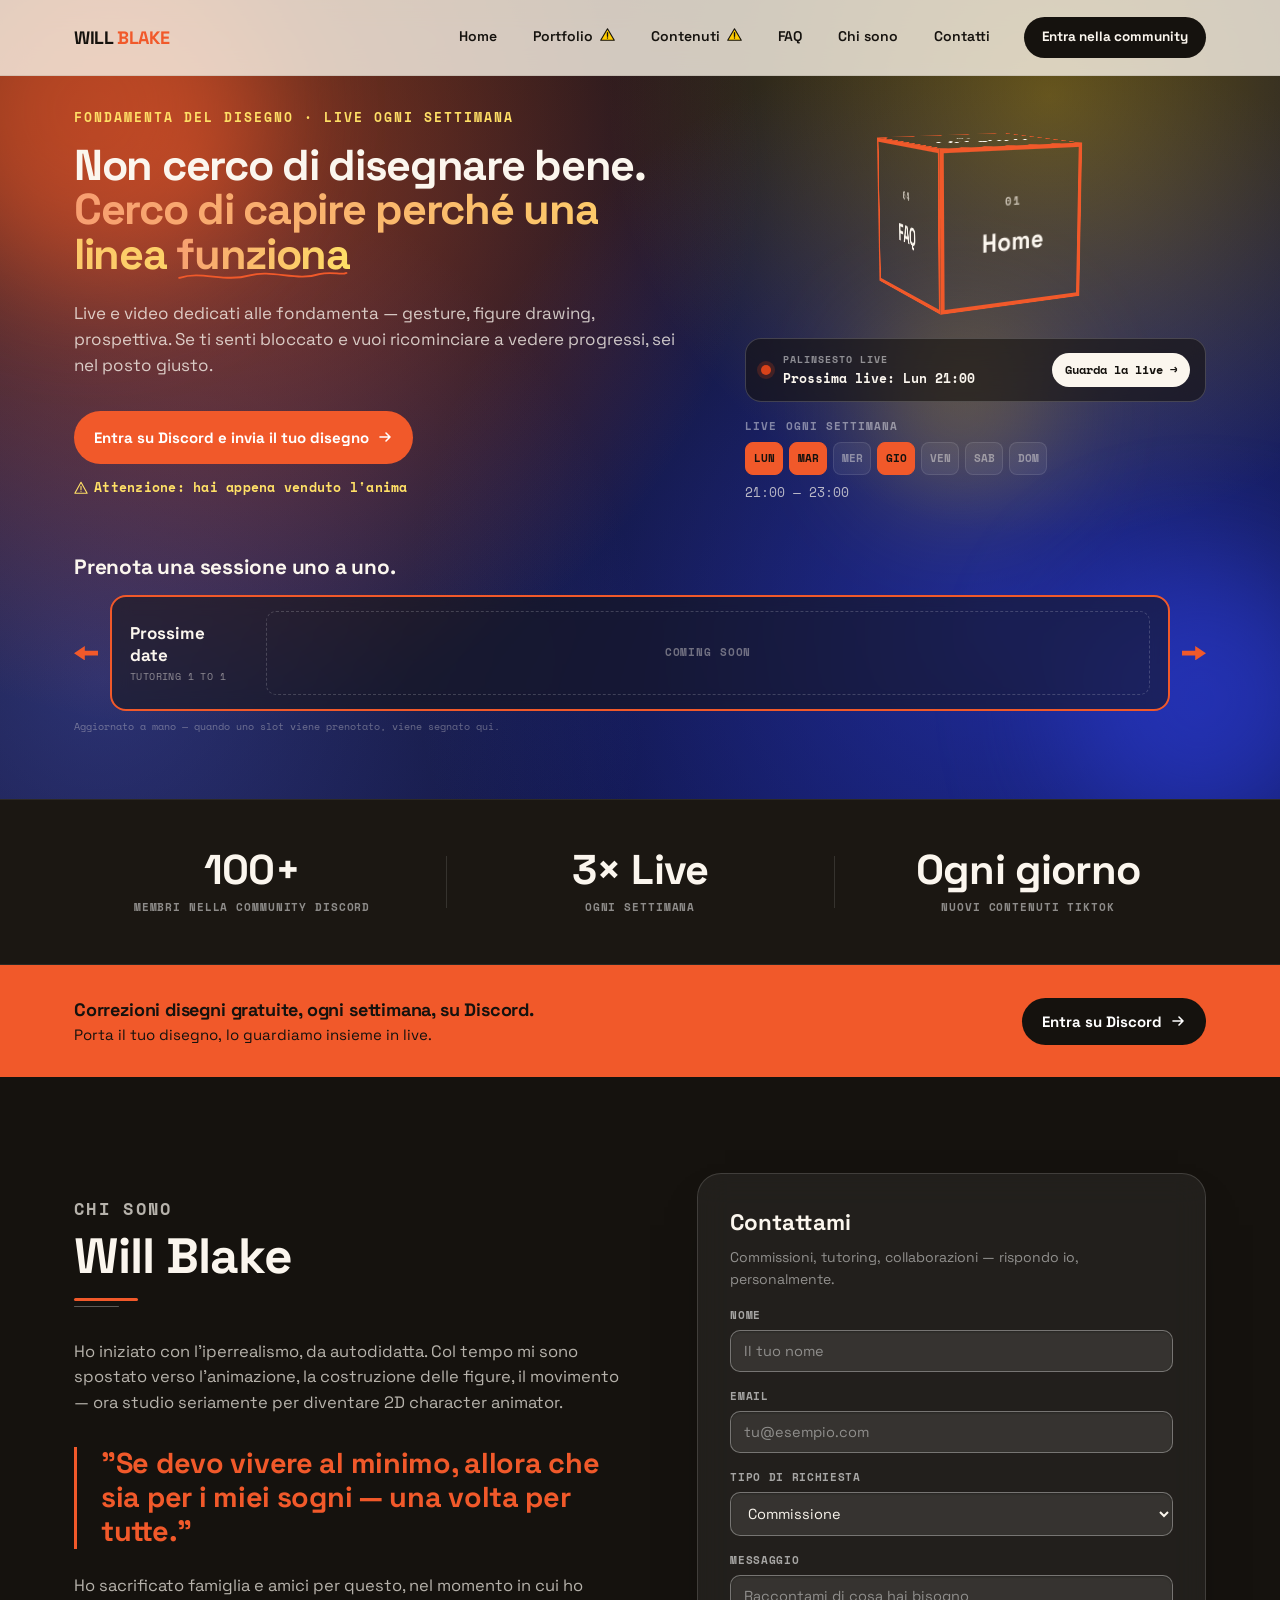
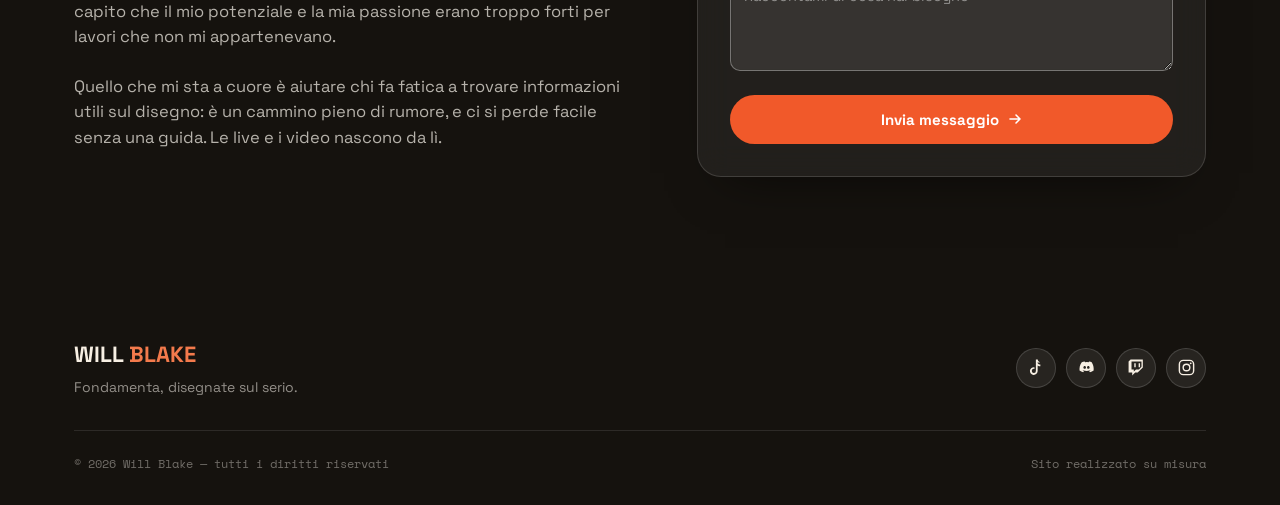
==== commit febfb1c1: "Community a 100+ membri: aggiornato il contatore Co-Authored-By: Claude Sonnet 5 <noreply@anthropic." ====
--- a/index.html
+++ b/index.html
@@ -157,7 +157,7 @@
       <div class="container stats-grid reveal">
         <div class="stat">
           <span class="stat-rule"></span>
-          <span class="stat-num" id="statMembers">50+</span>
+          <span class="stat-num" id="statMembers">100+</span>
           <span class="stat-label">Membri nella community Discord</span>
         </div>
         <div class="stat">
@@ -360,7 +360,7 @@
         entries.forEach(function (entry) {
           if (entry.isIntersecting && !played) {
             played = true;
-            countUp(membersEl, 50, '+', 800, false);
+            countUp(membersEl, 100, '+', 800, false);
             countUp(liveEl, 3, '× Live', 850, false);
             observer.disconnect();
           }
--- a/style.css
+++ b/style.css
@@ -766,6 +766,12 @@
     font-size:14.5px; line-height:1.55; color:rgba(255,255,255,0.68); max-width:60ch;
   }
 
+  .faq-item p a{
+    color:var(--orange-300);
+    text-decoration:underline; text-underline-offset:3px;
+  }
+  .faq-item p a:hover{ color:var(--orange-500); }
+
   /* ============ FOOTER ============ */
   .site-footer{
     background:var(--ink-900); color:var(--cream-100);
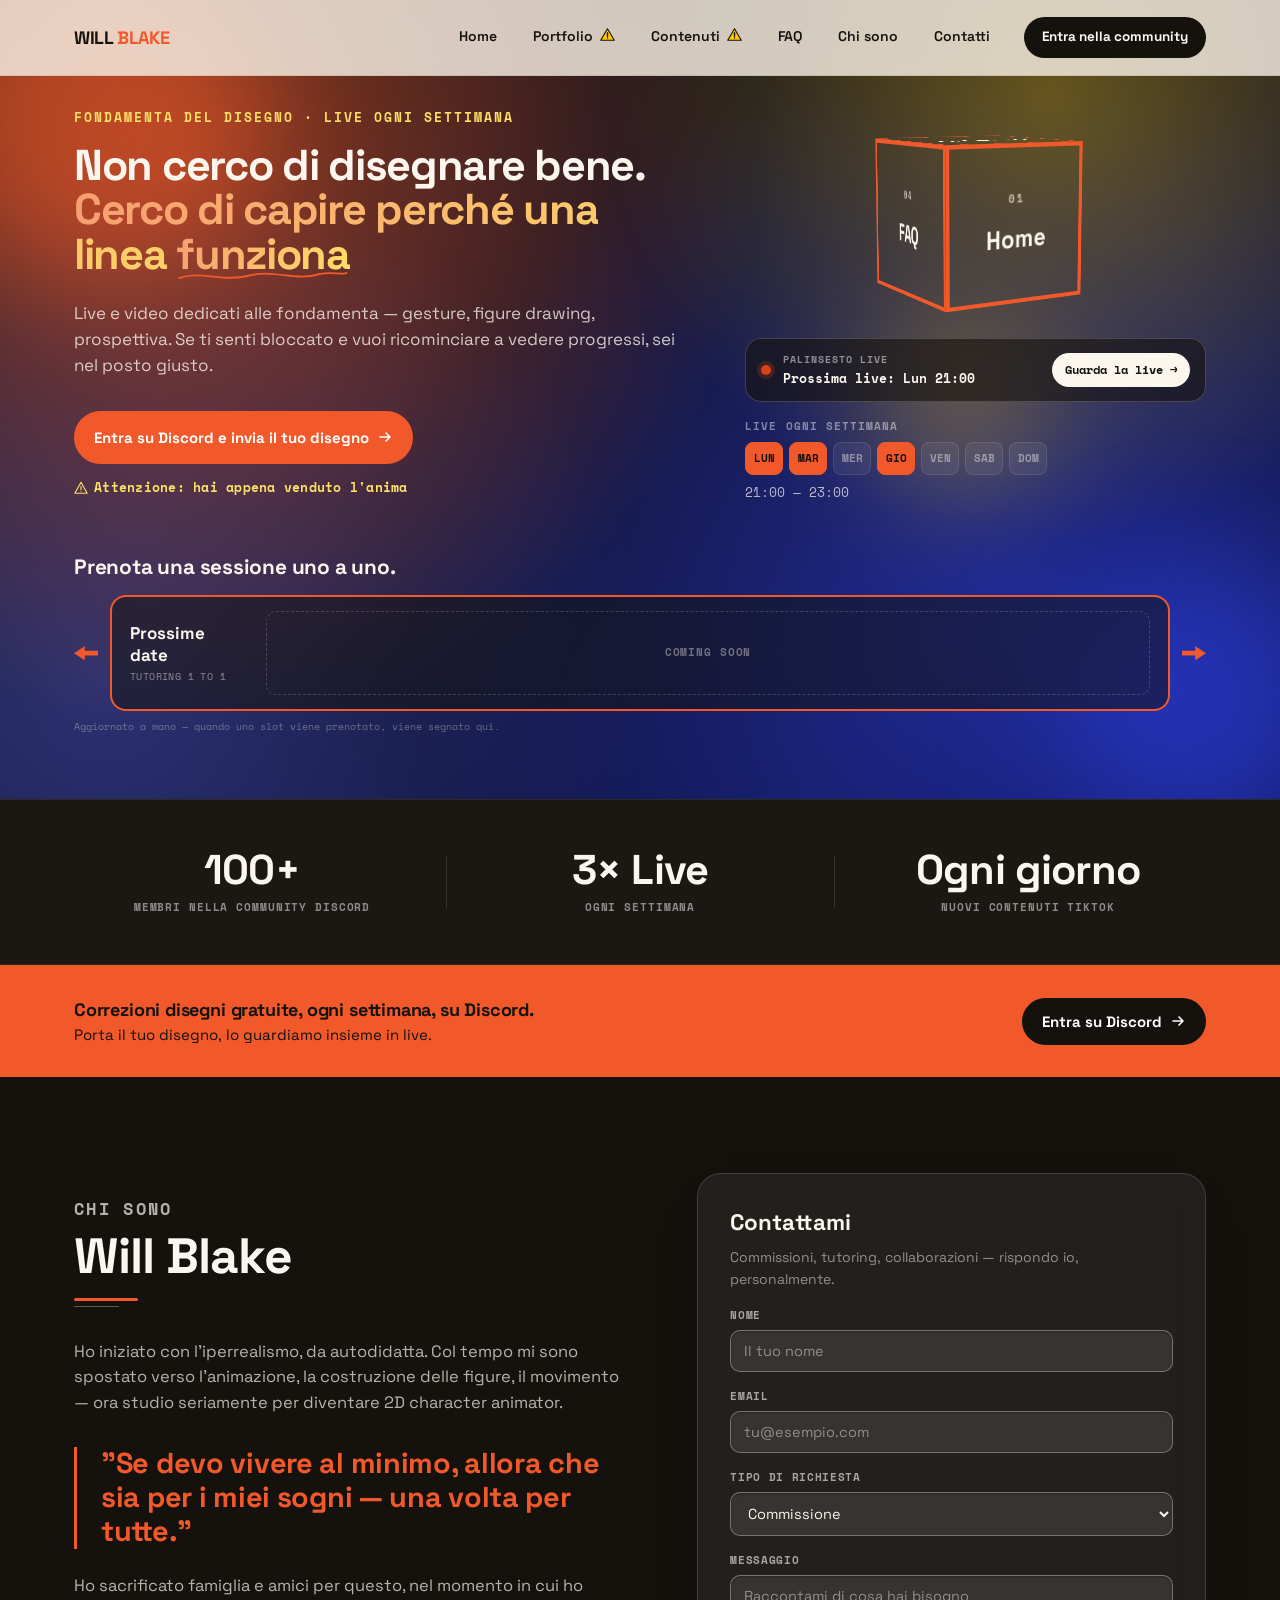
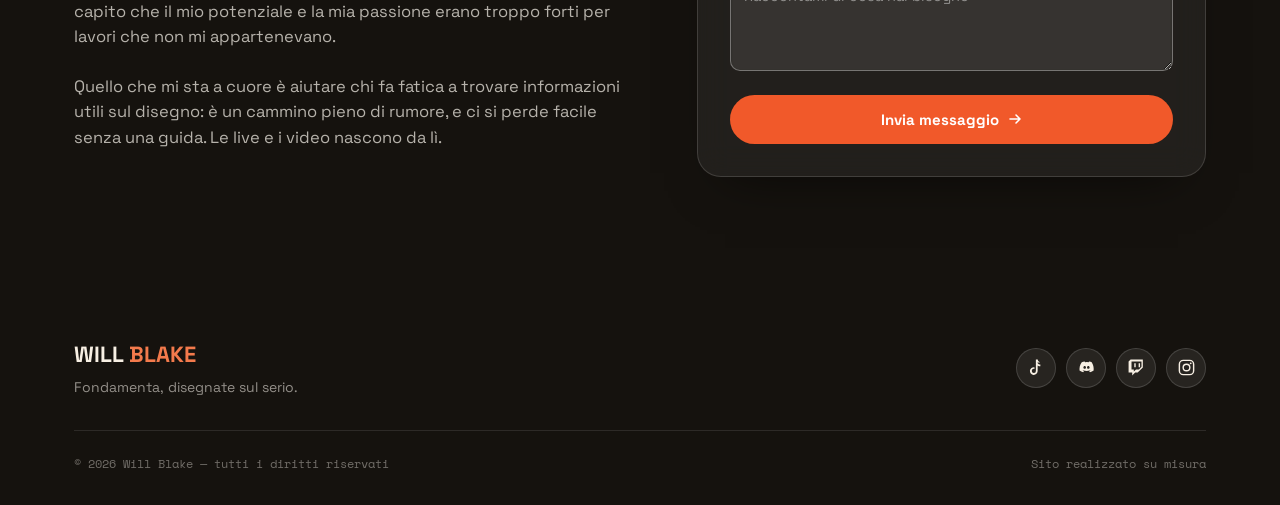
==== commit 0df308c2: "Calendario tutoring: slot della settimana 21-27 set. (mer 23, ven 25 doppio) Co-Authored-By: Claude " ====
--- a/index.html
+++ b/index.html
@@ -553,7 +553,11 @@
         },
         {
           range: '21–27 set.', end: '27/09',
-          comingSoon: true
+          slots: [
+            { day: 'MER', date: '23/09', time: '17:00–18:00', booked: false },
+            { day: 'VEN', date: '25/09', time: '16:00–17:00', booked: false },
+            { day: 'VEN', date: '25/09', time: '18:00–19:00', booked: false }
+          ]
         }
       ];
 
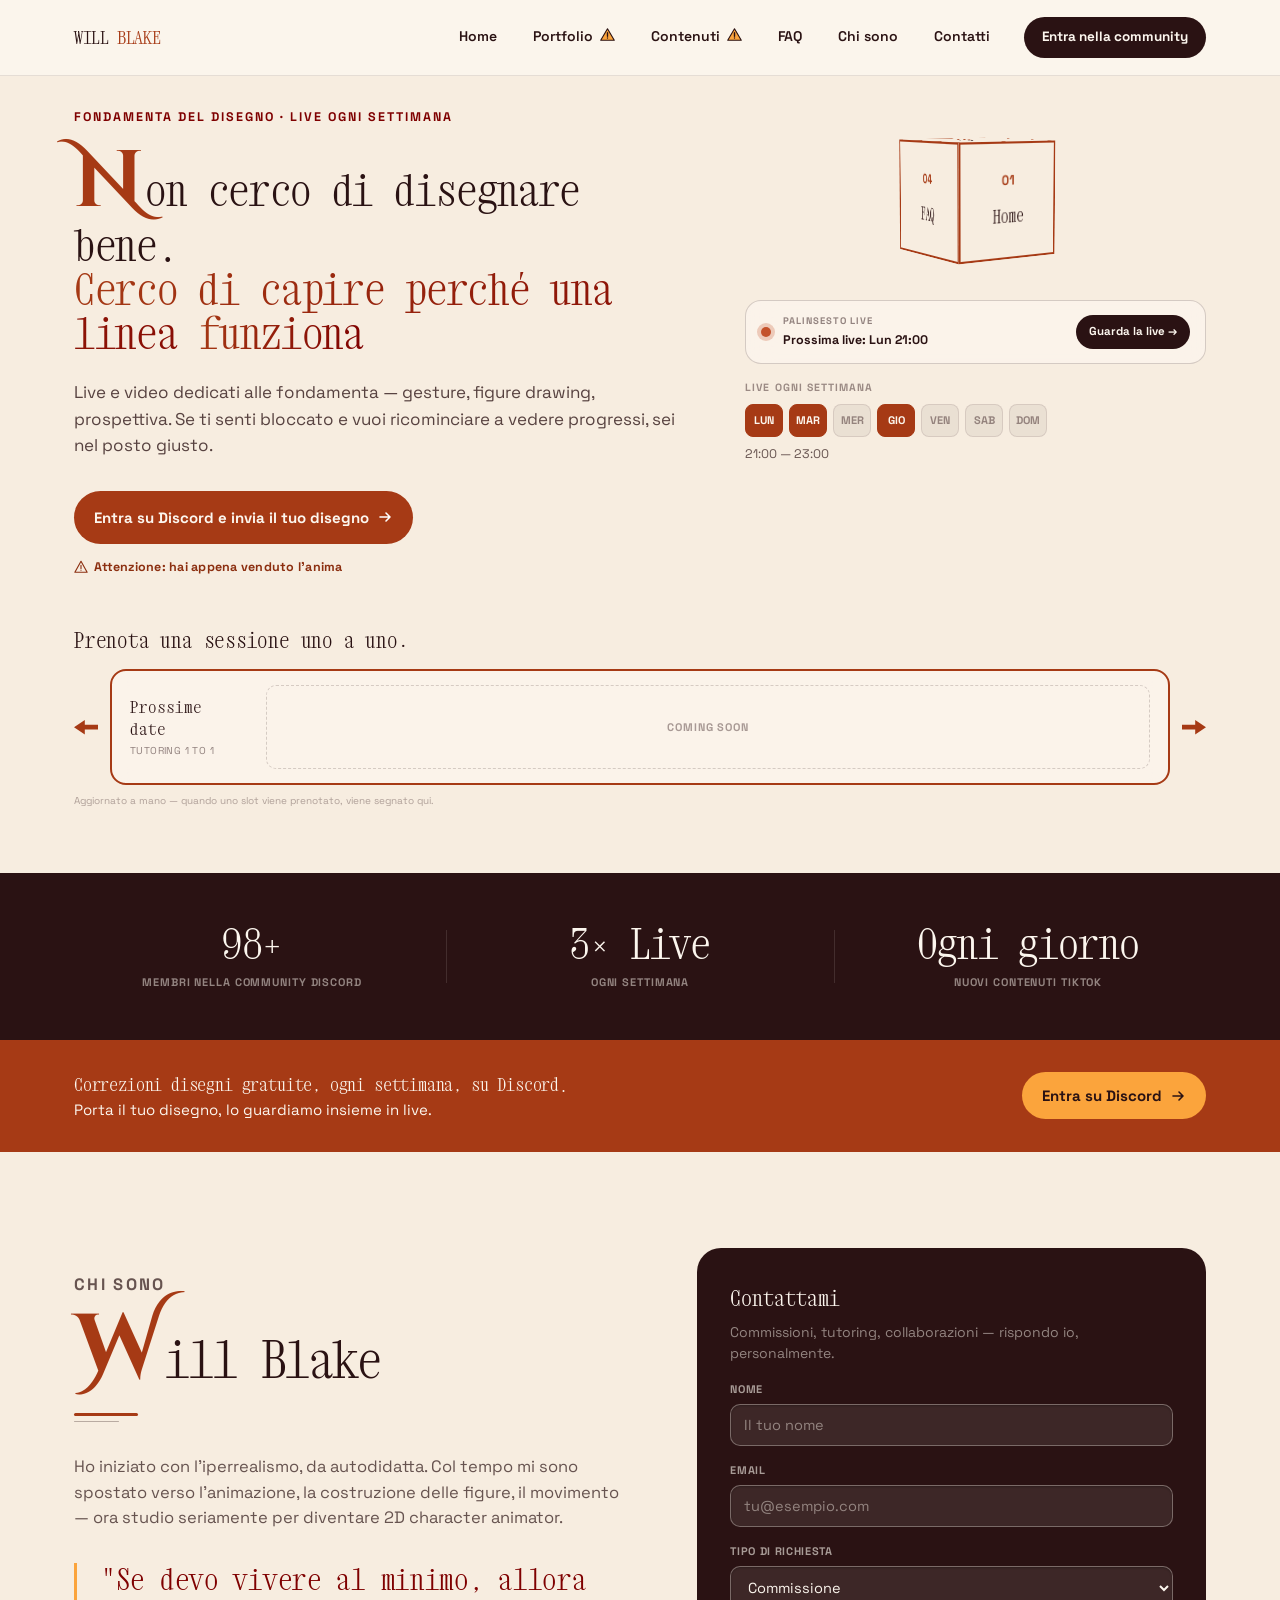
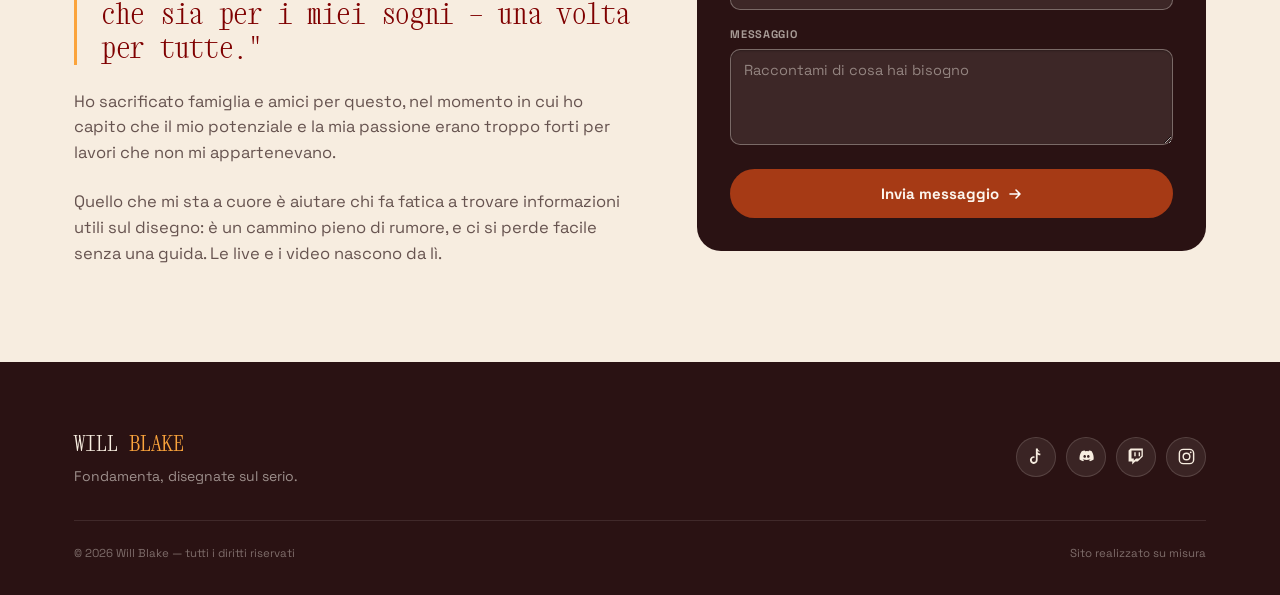
==== commit 5539efd6: "Nuova palette e tipografia: crema, Xanh Mono, Cinzel, rapporto 60·30·10 Palette calda (bordeaux, sca" ====
--- a/index.html
+++ b/index.html
@@ -7,10 +7,10 @@
 <meta name="description" content="Live, video e community dedicati alle fondamenta del disegno — gesture, figure drawing, prospettiva. Per chi ci sta sputando sangue sopra, sul serio.">
 <link rel="preconnect" href="https://fonts.googleapis.com">
 <link rel="preconnect" href="https://fonts.gstatic.com" crossorigin>
-<link href="https://fonts.googleapis.com/css2?family=Space+Grotesk:wght@400;500;600;700&family=Space+Mono:wght@400;700&display=swap" rel="stylesheet">
+<link href="https://fonts.googleapis.com/css2?family=Space+Grotesk:wght@400;500;600;700&family=Xanh+Mono&family=Cinzel+Decorative:wght@700&display=swap" rel="stylesheet">
 <link rel="stylesheet" href="style.css">
 </head>
-<body>
+<body class="page-index">
 
   <!-- ============ HEADER ============ -->
   <header class="site-header">
--- a/style.css
+++ b/style.css
@@ -1,17 +1,51 @@
+/* ============ REBRAND 2026-10 — valori scelti (crema · Xanh Mono · Cinzel · 60·30·10) ============
+   Sorgente: palette-test/_src (prod.pl). Palette e ruoli: vedi design-system.md. */
+:root{
+  --shade-rgb:28,11,12;            /* velature sopra le foto: sempre scure */
+  --nav-cta-bg:#2A1213; --nav-cta-fg:#FCF6EE;
+  --footer-bg:#1C0B0C;
+
+  --bg:#F7EDE0; --bg-alt:#EEDCC6;
+  --fg:#2A1213; --fg-rgb:42,18,19;
+  --muted:#8E6240;
+
+  --header-bg:rgba(252,246,238,0.86); --header-fg:#2A1213; --header-line:rgba(42,18,19,0.1);
+  --menu-bg:#FCF6EE; --logo-accent:#A63A15;
+
+  --accent:#A63A15; --accent-rgb:166,58,21; --accent-text:#8C2F10;
+  --hero-eyebrow:#7F0000; --hl-from:#A63A15; --hl-to:#7F0000; --swash:#FBA43C;
+  --fineprint:#8C2F10; --error:#7F0000;
+
+  --btn-bg:#A63A15; --btn-fg:#FCF6EE; --btn-hover:#8C2F10; --btn-shadow-rgb:166,58,21;
+  --day-on-bg:#A63A15; --day-on-fg:#FCF6EE;
+  --ls-cta-bg:#2A1213; --ls-cta-fg:#FCF6EE; --ls-cta-hover:#A63A15; --ls-cta-fg-hover:#FCF6EE;
+
+  --banner-bg:#7F0000; --banner-fg:#FCF6EE;
+  --bcta-bg:#FBA43C; --bcta-fg:#2A1213; --bcta-hover:#FCF6EE; --bcta-fg-hover:#2A1213;
+
+  --tag-fg:#7F0000; --tag-bg:rgba(127,0,0,0.1);
+  --quote:#7F0000; --quote-line:#FBA43C;
+  --glass:rgba(252,246,238,0.7); --glass-strong:rgba(247,237,224,0.85); --pop-bg:#FCF6EE;
+
+  --mesh:var(--bg);   /* tinta unita */
+  --blob-1:#FBA43C; --blob-2:#C38C62; --blob-3:#A63A15; --blob-op:0; --blob-3-op:0;
+}
+
 
   /* ============ TOKENS ============ */
   :root{
-    --orange-100:#FDE4D6; --orange-300:#F79E71; --orange-500:#F1592A; --orange-600:#D8431A; --orange-700:#B23414;
-    --blue-100:#DEE1FB; --blue-300:#8D97F1; --blue-500:#2C3EE0; --blue-600:#2130B8; --blue-700:#1A2590; --blue-900:#0E144A;
-    --yellow-300:#FFE066; --yellow-500:#FFCC00; --yellow-700:#B38A00;
-    --cream-50:#FBF6EE; --cream-100:#F7EFE3; --cream-200:#EFE3D0;
-    --ink-900:#15120E; --ink-700:#3A342C; --ink-400:#8B8175;
+    /* Palette di prova (palette-test): nomi gia' rinominati */
+    --rust-100:#F6E0D6; --rust-300:#E07A50; --rust-400:#C4512A; --rust-500:#A63A15; --rust-600:#8C2F10; --rust-700:#70250C;
+    --scarlet-100:#F3D9D9; --scarlet-300:#B85050; --scarlet-500:#7F0000; --scarlet-600:#6A0000; --scarlet-700:#5C1513; --scarlet-900:#3A0C0B;
+    --amber-100:#FEEBD2; --amber-300:#FCC27E; --amber-500:#FBA43C; --amber-600:#E08A1F; --amber-700:#A8620F;
+    --tan-300:#DCB797; --tan-500:#C38C62; --tan-700:#8E6240;
+    --cream-50:#FCF6EE; --cream-100:#F7EDE0; --cream-200:#EEDCC6;
+    --oxblood-950:#1C0B0C; --oxblood-900:#2A1213; --oxblood-800:#4A1C1E;
     --white:#FFFFFF;
 
     --font-display:'Space Grotesk', 'Arial Black', sans-serif;
     --font-body:'Space Grotesk', system-ui, sans-serif;
     --font-code:'Space Mono', 'Courier New', monospace;
-    --surface-alt:#1B1712;
 
     --space-1:8px; --space-2:16px; --space-3:24px; --space-4:32px; --space-5:48px; --space-6:64px; --space-7:96px;
 
@@ -25,8 +59,8 @@
   html{ scroll-behavior:smooth; scroll-padding-top: calc(var(--header-h) + 12px); }
   body{
     margin:0;
-    background:var(--cream-100);
-    color:var(--ink-900);
+    background:var(--bg);
+    color:var(--fg);
     font-family:var(--font-body);
     font-size:16px;
     line-height:1.55;
@@ -52,7 +86,7 @@
     font-weight:700;
     letter-spacing:0.14em;
     text-transform:uppercase;
-    color:var(--orange-300);
+    color:var(--accent-text);
   }
   h2{
     font-family:var(--font-display);
@@ -61,7 +95,7 @@
     line-height:1.02;
     font-size:clamp(1.9rem, 1.35rem + 2.4vw, 3.1rem);
     margin-top:var(--space-1);
-    color:var(--cream-50);
+    color:var(--fg);
   }
   .rule{
     display:flex;
@@ -70,11 +104,11 @@
     width:64px;
     margin:var(--space-2) 0 var(--space-4);
   }
-  .rule span{ display:block; height:3px; background:var(--orange-500); border-radius:2px; }
-  .rule span:last-child{ height:1px; width:70%; background:rgba(255,255,255,0.3); opacity:1; }
+  .rule span{ display:block; height:3px; background:var(--accent); border-radius:2px; }
+  .rule span:last-child{ height:1px; width:70%; background:rgba(var(--fg-rgb),0.3); opacity:1; }
   .section-lead{
     font-size:17px;
-    color:rgba(251,246,238,0.65);
+    color:rgba(var(--fg-rgb),0.65);
     max-width:680px;
   }
 
@@ -104,10 +138,11 @@
     position:fixed; top:0; left:0; right:0; z-index:100;
     height:var(--header-h);
     display:flex; align-items:center;
-    background:rgba(247,239,227,0.82);
+    background:var(--header-bg);
+    color:var(--header-fg);
     backdrop-filter:blur(14px);
     -webkit-backdrop-filter:blur(14px);
-    border-bottom:1px solid rgba(21,18,14,0.08);
+    border-bottom:1px solid var(--header-line);
   }
   .nav-inner{
     width:100%; max-width:1180px; margin:0 auto; padding:0 var(--space-3);
@@ -119,7 +154,7 @@
     font-size:18px;
     letter-spacing:-0.02em;
   }
-  .logo span{ color:var(--orange-500); }
+  .logo span{ color:var(--logo-accent); }
 
   .nav-toggle-input{ position:absolute; opacity:0; pointer-events:none; }
   .nav-burger{
@@ -140,30 +175,30 @@
     border-bottom:2px solid transparent;
     transition: border-color .2s var(--ease), color .2s var(--ease);
   }
-  .nav-links a:not(.nav-cta):hover{ border-color:var(--orange-500); }
+  .nav-links a:not(.nav-cta):hover{ border-color:var(--logo-accent); }
 
   .nav-cta{
     font-family:var(--font-body);
     font-weight:700; font-size:13.5px;
-    background:var(--ink-900); color:var(--cream-50);
+    background:var(--nav-cta-bg); color:var(--nav-cta-fg);
     padding:10px 18px; border-radius:999px;
     transition: background .2s var(--ease), transform .2s var(--ease);
   }
-  .nav-cta:hover{ background:var(--orange-600); transform:translateY(-2px); }
+  .nav-cta:hover{ background:var(--rust-500); color:var(--cream-50); transform:translateY(-2px); }
 
   @media (max-width: 860px){
     .nav-burger{ display:flex; }
     .nav-links{
       position:fixed; top:var(--header-h); left:0; right:0;
       flex-direction:column; align-items:flex-start; gap:0;
-      background:var(--cream-50);
-      border-bottom:1px solid rgba(21,18,14,0.08);
+      background:var(--menu-bg);
+      border-bottom:1px solid var(--header-line);
       padding:var(--space-2) var(--space-3) var(--space-3);
       opacity:0; transform:translateY(-8px);
       pointer-events:none;
       transition: opacity .25s var(--ease), transform .25s var(--ease);
     }
-    .nav-links a:not(.nav-cta){ padding:12px 0; width:100%; border-bottom:1px solid rgba(21,18,14,0.06); }
+    .nav-links a:not(.nav-cta){ padding:12px 0; width:100%; border-bottom:1px solid var(--header-line); }
     .nav-cta{ margin-top:var(--space-2); }
     .nav-toggle-input:checked ~ .nav-links{ opacity:1; transform:translateY(0); pointer-events:auto; }
     .nav-toggle-input:checked ~ .nav-burger svg .l1{ transform:translate(3px,7px) rotate(45deg); }
@@ -176,7 +211,7 @@
     position:relative;
     padding-top:calc(var(--header-h) + var(--space-4));
     padding-bottom:var(--space-6);
-    background:var(--ink-900);
+    background:var(--bg);
     overflow:hidden;
     isolation:isolate;
   }
@@ -184,17 +219,12 @@
   .hero-mesh::before{
     content:"";
     position:absolute; inset:0;
-    background:
-      radial-gradient(circle at 15% 20%, rgba(241,89,42,0.55) 0%, rgba(241,89,42,0) 45%),
-      radial-gradient(circle at 82% 12%, rgba(255,204,0,0.35) 0%, rgba(255,204,0,0) 35%),
-      radial-gradient(circle at 78% 78%, rgba(44,62,224,0.55) 0%, rgba(44,62,224,0) 50%),
-      radial-gradient(circle at 8% 85%, rgba(93,107,234,0.35) 0%, rgba(93,107,234,0) 40%),
-      linear-gradient(160deg, #15120E 0%, #0E144A 100%);
-  }
-  .blob{ position:absolute; border-radius:50%; filter:blur(60px); opacity:0.55; }
-  .blob-1{ width:340px; height:340px; top:-60px; left:-80px; background:var(--orange-500); }
-  .blob-2{ width:280px; height:280px; bottom:-40px; right:-60px; background:var(--blue-500); }
-  .blob-3{ width:180px; height:180px; top:40%; right:18%; background:var(--yellow-500); opacity:0.28; }
+    background:var(--mesh);
+  }
+  .blob{ position:absolute; border-radius:50%; filter:blur(60px); opacity:var(--blob-op); }
+  .blob-1{ width:340px; height:340px; top:-60px; left:-80px; background:var(--blob-1); }
+  .blob-2{ width:280px; height:280px; bottom:-40px; right:-60px; background:var(--blob-2); }
+  .blob-3{ width:180px; height:180px; top:40%; right:18%; background:var(--blob-3); opacity:var(--blob-3-op); }
 
   .hero-grid{
     position:relative;
@@ -208,22 +238,22 @@
   }
   .hero-eyebrow{
     font-family:var(--font-code); font-size:12.5px; font-weight:700;
-    letter-spacing:0.16em; text-transform:uppercase; color:var(--yellow-300);
+    letter-spacing:0.16em; text-transform:uppercase; color:var(--hero-eyebrow);
   }
   .hero h1{
     font-family:var(--font-display); font-weight:700; letter-spacing:-0.03em;
     font-size:clamp(1.9rem, 1rem + 2.2vw, 2.7rem);
     line-height:1.02;
-    color:var(--cream-50);
+    color:var(--fg);
     margin-top:var(--space-2);
   }
   .hero h1 .highlight{
-    background:linear-gradient(100deg, var(--orange-300), var(--yellow-300));
+    background:linear-gradient(100deg, var(--hl-from), var(--hl-to));
     -webkit-background-clip:text; background-clip:text; color:transparent;
   }
   .hero h1 .swash-word{
     position:relative; display:inline-block;
-    background:linear-gradient(100deg, var(--orange-300), var(--yellow-300));
+    background:linear-gradient(100deg, var(--hl-from), var(--hl-to));
     -webkit-background-clip:text; background-clip:text; color:transparent;
   }
   .swash-svg{
@@ -233,7 +263,7 @@
   }
   .swash-svg path{
     fill:none;
-    stroke:var(--orange-500);
+    stroke:var(--swash);
     stroke-width:3;
     stroke-linecap:round;
     stroke-linejoin:round;
@@ -243,7 +273,7 @@
   }
   @keyframes draw-swash{ to{ stroke-dashoffset:0; } }
   .hero-sub{
-    font-size:17px; color:rgba(251,246,238,0.78);
+    font-size:17px; color:rgba(var(--fg-rgb),0.78);
     max-width:56ch; margin-top:var(--space-3);
   }
 
@@ -255,27 +285,27 @@
   .hero-schedule{ align-self:stretch; margin-top:var(--space-2); }
   .hero-schedule-label{
     font-family:var(--font-code); font-size:10.5px; font-weight:700;
-    letter-spacing:0.1em; text-transform:uppercase; color:rgba(255,255,255,0.45);
+    letter-spacing:0.1em; text-transform:uppercase; color:rgba(var(--fg-rgb),0.45);
     margin-bottom:8px;
   }
   .hero-schedule-days{ display:flex; gap:6px; flex-wrap:wrap; }
   .hero-schedule .day{
     font-family:var(--font-code); font-size:11px; font-weight:700;
-    color:rgba(251,246,238,0.45);
-    background:rgba(255,255,255,0.06);
-    border:1px solid rgba(255,255,255,0.1);
+    color:rgba(var(--fg-rgb),0.45);
+    background:rgba(var(--fg-rgb),0.06);
+    border:1px solid rgba(var(--fg-rgb),0.1);
     border-radius:8px;
     padding:7px 0;
     width:38px; text-align:center;
   }
   .hero-schedule .day.active{
-    color:var(--ink-900);
-    background:var(--orange-500);
-    border-color:var(--orange-500);
+    color:var(--day-on-fg);
+    background:var(--day-on-bg);
+    border-color:var(--day-on-bg);
   }
   .hero-schedule-time{
     margin-top:8px;
-    font-family:var(--font-code); font-size:12.5px; color:rgba(251,246,238,0.7);
+    font-family:var(--font-code); font-size:12.5px; color:rgba(var(--fg-rgb),0.7);
   }
 
   .hero-visual{
@@ -300,38 +330,38 @@
     align-self:stretch;
     margin-top:var(--space-5);
     display:flex; align-items:center; gap:12px;
-    background:rgba(21,18,14,0.6);
-    border:1px solid rgba(255,255,255,0.18);
+    background:var(--glass);
+    border:1px solid rgba(var(--fg-rgb),0.18);
     border-radius:var(--radius-m);
     backdrop-filter:blur(14px); -webkit-backdrop-filter:blur(14px);
     padding:13px 15px;
   }
   .ls-dot{
     width:10px; height:10px; border-radius:50%; flex-shrink:0;
-    background:var(--ink-400);
-    box-shadow:0 0 0 4px rgba(139,129,117,0.22);
+    background:var(--muted);
+    box-shadow:0 0 0 4px rgba(var(--fg-rgb),0.12);
     transition:background .3s var(--ease), box-shadow .3s var(--ease);
   }
   .ls-dot.is-live{ background:#3ddc84; box-shadow:0 0 0 4px rgba(61,220,132,0.25); }
-  .ls-dot.is-off{ background:var(--orange-600); box-shadow:0 0 0 4px rgba(216,67,26,0.22); }
+  .ls-dot.is-off{ background:var(--rust-400); box-shadow:0 0 0 4px rgba(196,81,42,0.25); }
   .ls-info{ flex:1; min-width:0; }
   .ls-label{
     display:block; font-family:var(--font-code); font-size:9.5px; font-weight:700;
-    letter-spacing:0.1em; text-transform:uppercase; color:rgba(255,255,255,0.5);
+    letter-spacing:0.1em; text-transform:uppercase; color:rgba(var(--fg-rgb),0.5);
   }
   .ls-text{
     display:block; margin-top:2px;
-    font-family:var(--font-code); font-size:12.5px; font-weight:700; color:var(--cream-50);
+    font-family:var(--font-code); font-size:12.5px; font-weight:700; color:var(--fg);
     overflow:hidden; text-overflow:ellipsis; white-space:nowrap;
   }
   .ls-cta{
     flex-shrink:0;
     font-family:var(--font-code); font-size:11.5px; font-weight:700;
-    color:var(--ink-900); background:var(--cream-50);
+    color:var(--ls-cta-fg); background:var(--ls-cta-bg);
     padding:8px 13px; border-radius:999px; white-space:nowrap;
     transition:background .2s var(--ease), transform .2s var(--ease);
   }
-  .ls-cta:hover{ background:var(--orange-300); transform:translateY(-2px); }
+  .ls-cta:hover{ background:var(--ls-cta-hover); color:var(--ls-cta-fg-hover); transform:translateY(-2px); }
   @media (max-width:520px){
     .live-status-card{ flex-wrap:wrap; }
     .ls-cta{ width:100%; text-align:center; order:3; }
@@ -346,28 +376,28 @@
   .btn-primary{
     width:100%; margin-top:var(--space-3);
     padding:15px 20px;
-    background:var(--orange-500); color:var(--white);
-  }
-  .btn-primary:hover{ background:var(--orange-600); transform:translateY(-2px); box-shadow:0 12px 24px -8px rgba(241,89,42,0.5); }
+    background:var(--btn-bg); color:var(--btn-fg);
+  }
+  .btn-primary:hover{ background:var(--btn-hover); transform:translateY(-2px); box-shadow:0 12px 24px -8px rgba(var(--btn-shadow-rgb),0.5); }
   .btn-fineprint{
     display:flex; align-items:center; justify-content:center; gap:6px;
     text-align:center; margin-top:14px;
     font-family:var(--font-code); font-size:12.5px; font-weight:700;
     letter-spacing:0.02em;
-    color:var(--yellow-300);
+    color:var(--fineprint);
   }
   .btn-fineprint svg{ flex-shrink:0; }
   .btn-ghost{
-    padding:14px 22px; background:transparent; color:var(--cream-50);
-    border:1.5px solid rgba(255,255,255,0.35);
-  }
-  .btn-ghost:hover{ background:var(--cream-50); color:var(--ink-900); border-color:var(--cream-50); transform:translateY(-2px); }
+    padding:14px 22px; background:transparent; color:var(--fg);
+    border:1.5px solid rgba(var(--fg-rgb),0.35);
+  }
+  .btn-ghost:hover{ background:var(--fg); color:var(--bg); border-color:var(--fg); transform:translateY(-2px); }
 
   /* ============ STATS BAND ============ */
   .stats-band{
-    background:var(--surface-alt);
-    border-top:1px solid rgba(255,255,255,0.08);
-    border-bottom:1px solid rgba(255,255,255,0.08);
+    background:var(--bg-alt);
+    border-top:1px solid rgba(var(--fg-rgb),0.08);
+    border-bottom:1px solid rgba(var(--fg-rgb),0.08);
     padding:var(--space-5) 0;
   }
   .stats-grid{
@@ -378,55 +408,55 @@
   .stat:not(:last-child)::after{
     content:""; position:absolute; top:8px; right:calc(var(--space-4) / -2 - 0.5px);
     width:1px; height:calc(100% - 16px);
-    background:rgba(255,255,255,0.12);
-  }
-  .stat-rule{ width:28px; height:3px; background:var(--orange-500); border-radius:2px; margin:0 auto var(--space-2); }
+    background:rgba(var(--fg-rgb),0.12);
+  }
+  .stat-rule{ width:28px; height:3px; background:var(--accent); border-radius:2px; margin:0 auto var(--space-2); }
   .stat-num{
     display:block;
     font-family:var(--font-display); font-weight:700; letter-spacing:-0.02em;
     font-size:clamp(1.7rem, 1.1rem + 2vw, 2.6rem);
     line-height:1.05;
-    color:var(--cream-50);
+    color:var(--fg);
   }
   .stat-label{
     display:block; margin-top:8px;
     font-family:var(--font-code); font-size:11px; font-weight:700;
     letter-spacing:0.08em; text-transform:uppercase;
-    color:rgba(255,255,255,0.5);
+    color:rgba(var(--fg-rgb),0.5);
   }
   @media (max-width:700px){
     .stats-grid{ grid-template-columns:1fr; gap:var(--space-3); }
-    .stat{ padding-bottom:var(--space-3); border-bottom:1px solid rgba(255,255,255,0.1); }
+    .stat{ padding-bottom:var(--space-3); border-bottom:1px solid rgba(var(--fg-rgb),0.1); }
     .stat:last-child{ padding-bottom:0; border-bottom:none; }
     .stat:not(:last-child)::after{ display:none; }
   }
 
   /* ============ COMMUNITY BANNER ============ */
-  .community-banner{ background:var(--orange-500); }
+  .community-banner{ background:var(--banner-bg); }
   .banner-inner{
     display:flex; flex-wrap:wrap; align-items:center; justify-content:space-between;
     gap:var(--space-3);
     padding-top:var(--space-4); padding-bottom:var(--space-4);
   }
-  .banner-text{ font-size:15px; color:var(--ink-900); max-width:600px; line-height:1.4; }
+  .banner-text{ font-size:15px; color:var(--banner-fg); max-width:600px; line-height:1.4; }
   .banner-headline{
     display:block; font-family:var(--font-display); font-weight:700;
     font-size:1.2em; letter-spacing:-0.01em; margin-bottom:2px;
   }
   .banner-cta{
     flex-shrink:0;
-    background:var(--ink-900); color:var(--white);
+    background:var(--bcta-bg); color:var(--bcta-fg);
     padding:12px 20px;
   }
-  .banner-cta:hover{ background:var(--blue-700); transform:translateY(-2px); }
+  .banner-cta:hover{ background:var(--bcta-hover); color:var(--bcta-fg-hover); transform:translateY(-2px); }
   @media (max-width:640px){
     .banner-inner{ flex-direction:column; align-items:flex-start; }
     .banner-cta{ width:100%; justify-content:center; }
   }
 
   /* ============ SECTIONS ============ */
-  .section{ padding:var(--space-7) 0; background:var(--ink-900); }
-  .section-alt{ background:var(--surface-alt); }
+  .section{ padding:var(--space-7) 0; background:var(--bg); }
+  .section-alt{ background:var(--bg-alt); }
   .section-inner{ }
   .section-head{ max-width:820px; }
 
@@ -436,19 +466,19 @@
   .category-head{
     display:flex; align-items:baseline; gap:var(--space-2);
     padding-bottom:var(--space-2);
-    border-bottom:1px solid rgba(255,255,255,0.14);
+    border-bottom:1px solid rgba(var(--fg-rgb),0.14);
     margin-bottom:var(--space-3);
   }
   .category-head h3{
     font-family:var(--font-display); font-weight:700; font-size:clamp(1.3rem,1rem + 1.2vw,1.8rem);
-    color:var(--cream-50);
+    color:var(--fg);
   }
   .category-tag{
     font-family:var(--font-code); font-size:12px; font-weight:700;
-    color:var(--blue-300); background:rgba(44,62,224,0.22);
+    color:var(--tag-fg); background:var(--tag-bg);
     padding:3px 9px; border-radius:999px;
   }
-  .category-note{ font-size:14.5px; color:rgba(255,255,255,0.4); margin-left:auto; }
+  .category-note{ font-size:14.5px; color:rgba(var(--fg-rgb),0.4); margin-left:auto; }
 
   .grid{ display:grid; gap:var(--space-2); }
   .grid-3{ grid-template-columns:repeat(3,1fr); }
@@ -471,8 +501,8 @@
     aspect-ratio:4/5;
     border-radius:var(--radius-m);
     overflow:hidden;
-    border:1px solid rgba(21,18,14,0.08);
-    box-shadow:0 10px 24px -14px rgba(21,18,14,0.35);
+    border:1px solid rgba(var(--shade-rgb),0.08);
+    box-shadow:0 10px 24px -14px rgba(var(--shade-rgb),0.35);
   }
   .art-tile-img{
     position:absolute; inset:0; width:100%; height:100%;
@@ -481,7 +511,7 @@
   }
   .art-tile::after{
     content:""; position:absolute; left:0; right:0; bottom:0; height:42%;
-    background:linear-gradient(to top, rgba(21,18,14,0.75), rgba(21,18,14,0));
+    background:linear-gradient(to top, rgba(var(--shade-rgb),0.75), rgba(var(--shade-rgb),0));
     pointer-events:none;
   }
   .art-tile-tap{
@@ -491,7 +521,7 @@
   .art-tile-tap .tap-icon{
     width:34px; height:34px; padding:9px; box-sizing:border-box;
     border-radius:50%;
-    background:rgba(21,18,14,0.55);
+    background:rgba(var(--shade-rgb),0.55);
     backdrop-filter:blur(4px); -webkit-backdrop-filter:blur(4px);
     opacity:0; transform:scale(0.85);
     transition:opacity .2s var(--ease), transform .2s var(--ease);
@@ -504,7 +534,7 @@
     display:none;
     position:fixed; inset:0; z-index:300;
     align-items:center; justify-content:center;
-    background:rgba(21,18,14,0.88);
+    background:rgba(var(--shade-rgb),0.88);
     backdrop-filter:blur(24px); -webkit-backdrop-filter:blur(24px);
     padding:32px 20px;
   }
@@ -523,7 +553,7 @@
     font-family:var(--font-body); font-size:20px; line-height:1;
     transition:background .2s var(--ease), transform .2s var(--ease);
   }
-  .lightbox-close:hover{ background:var(--orange-500); transform:scale(1.06);
+  .lightbox-close:hover{ background:var(--rust-500); transform:scale(1.06);
   }
   .art-tile figcaption{
     position:absolute; left:12px; bottom:10px; z-index:1;
@@ -531,14 +561,14 @@
     letter-spacing:0.06em; color:rgba(255,255,255,0.9);
   }
   .tile-gesture{ background:
-     repeating-linear-gradient(115deg, rgba(21,18,14,0.16) 0 2px, transparent 2px 14px),
-     linear-gradient(150deg, var(--orange-300), var(--orange-600)); }
+     repeating-linear-gradient(115deg, rgba(var(--shade-rgb),0.16) 0 2px, transparent 2px 14px),
+     linear-gradient(150deg, var(--rust-300), var(--rust-600)); }
   .tile-hyper{ background:
-     radial-gradient(circle, rgba(21,18,14,0.22) 1.6px, transparent 1.7px) 0 0/13px 13px,
-     linear-gradient(150deg, var(--blue-300), var(--blue-700)); }
+     radial-gradient(circle, rgba(var(--shade-rgb),0.22) 1.6px, transparent 1.7px) 0 0/13px 13px,
+     linear-gradient(150deg, var(--scarlet-300), var(--scarlet-700)); }
   .tile-perspective{ background:
-     repeating-conic-gradient(from 0deg at 30% 105%, rgba(255,255,255,0.14) 0deg 2deg, transparent 2deg 10deg),
-     linear-gradient(150deg, var(--ink-700), var(--ink-900)); }
+     repeating-conic-gradient(from 0deg at 30% 105%, rgba(var(--fg-rgb),0.14) 0deg 2deg, transparent 2deg 10deg),
+     linear-gradient(150deg, var(--oxblood-800), var(--oxblood-950)); }
 
   /* ---- content / tiktok ---- */
   .content-grid{ display:grid; grid-template-columns:repeat(3,1fr); gap:var(--space-3); margin-top:var(--space-5); }
@@ -558,9 +588,9 @@
 
   .vid-card{
     display:block;
-    background:rgba(255,255,255,0.05);
+    background:rgba(var(--fg-rgb),0.05);
     border-radius:var(--radius-m);
-    border:1px solid rgba(255,255,255,0.1);
+    border:1px solid rgba(var(--fg-rgb),0.1);
     overflow:hidden;
     box-shadow:0 14px 30px -18px rgba(0,0,0,0.5);
   }
@@ -575,7 +605,7 @@
   }
   .vid-thumb::after{
     content:""; position:absolute; inset:0;
-    background:linear-gradient(to top, rgba(21,18,14,0.55) 0%, rgba(21,18,14,0) 45%);
+    background:linear-gradient(to top, rgba(var(--shade-rgb),0.55) 0%, rgba(var(--shade-rgb),0) 45%);
     pointer-events:none;
   }
   .vid-thumb .play{
@@ -586,7 +616,7 @@
   }
 
   .vid-body{ padding:14px 16px 16px; }
-  .vid-title{ font-size:14.5px; font-weight:600; line-height:1.35; color:var(--cream-50); }
+  .vid-title{ font-size:14.5px; font-weight:600; line-height:1.35; color:var(--fg); }
 
   .content-cta{ margin-top:var(--space-5); display:flex; }
 
@@ -597,21 +627,21 @@
   }
   @media (max-width:900px){ .about-grid{ grid-template-columns:1fr; } }
 
-  .about-text p{ font-size:16.5px; color:rgba(251,246,238,0.7); margin-top:var(--space-3); max-width:56ch; }
+  .about-text p{ font-size:16.5px; color:rgba(var(--fg-rgb),0.7); margin-top:var(--space-3); max-width:56ch; }
   .about-text p:first-of-type{ margin-top:var(--space-3); }
   .about-text .about-quote{
     font-family:var(--font-display); font-weight:700;
     font-size:clamp(1.3rem,1rem + 1.1vw,1.8rem);
     line-height:1.18; letter-spacing:-0.01em; margin-top:var(--space-4);
-    color:var(--orange-500);
-    border-left:3px solid var(--orange-500);
+    color:var(--quote);
+    border-left:3px solid var(--quote-line);
     padding-left:var(--space-3);
     max-width:44ch;
   }
 
   .contact-panel{
-    background:rgba(255,255,255,0.06);
-    border:1px solid rgba(255,255,255,0.14);
+    background:rgba(var(--fg-rgb),0.06);
+    border:1px solid rgba(var(--fg-rgb),0.14);
     border-radius:var(--radius-l);
     padding:var(--space-4);
     backdrop-filter:blur(16px);
@@ -620,33 +650,33 @@
   }
   .contact-panel h3{
     font-family:var(--font-display); font-weight:700; font-size:1.4rem;
-    color:var(--cream-50);
-  }
-  .contact-panel > p{ font-size:14px; color:rgba(255,255,255,0.5); margin-top:6px; }
+    color:var(--fg);
+  }
+  .contact-panel > p{ font-size:14px; color:rgba(var(--fg-rgb),0.5); margin-top:6px; }
 
   .field{ margin-top:var(--space-2); display:flex; flex-direction:column; gap:6px; }
-  .field label{ font-family:var(--font-code); font-size:11px; font-weight:700; letter-spacing:0.06em; text-transform:uppercase; color:rgba(255,255,255,0.6); }
+  .field label{ font-family:var(--font-code); font-size:11px; font-weight:700; letter-spacing:0.06em; text-transform:uppercase; color:rgba(var(--fg-rgb),0.6); }
   .field input, .field select, .field textarea{
-    border:1.5px solid rgba(255,255,255,0.32);
-    background:rgba(255,255,255,0.09);
-    color:var(--cream-50);
+    border:1.5px solid rgba(var(--fg-rgb),0.32);
+    background:rgba(var(--fg-rgb),0.09);
+    color:var(--fg);
     border-radius:var(--radius-s);
     padding:11px 13px;
     font-size:14.5px;
     box-shadow:inset 0 1px 2px rgba(0,0,0,0.25);
     transition:border-color .2s var(--ease), background .2s var(--ease);
   }
-  .field input::placeholder, .field textarea::placeholder{ color:rgba(255,255,255,0.45); }
+  .field input::placeholder, .field textarea::placeholder{ color:rgba(var(--fg-rgb),0.45); }
   .field input:focus, .field select:focus, .field textarea:focus{
-    outline:none; border-color:var(--orange-500); background:rgba(255,255,255,0.13);
+    outline:none; border-color:var(--accent); background:rgba(var(--fg-rgb),0.13);
   }
   .field textarea{ resize:vertical; min-height:96px; }
 
   .form-status{ margin-top:var(--space-2); font-size:14px; line-height:1.5; }
-  .form-status.is-ok{ color:var(--cream-50); }
-  .form-status.is-error{ color:var(--orange-300); }
+  .form-status.is-ok{ color:var(--fg); }
+  .form-status.is-error{ color:var(--error); }
   .contact-panel button:disabled{ opacity:.6; cursor:progress; }
-  .field select option{ color:var(--ink-900); background:var(--cream-50); }
+  .field select option{ color:var(--oxblood-900); background:var(--cream-50); }
 
   /* Nota contestuale sotto il select "Tipo di richiesta" (es. tutoring):
      spunta obbligatoria + frase con il termine sottolineato che apre il box */
@@ -660,7 +690,7 @@
     font-size:12.5px;
     line-height:1.55;
     letter-spacing:0.01em;
-    color:rgba(255,255,255,0.6);
+    color:rgba(var(--fg-rgb),0.6);
   }
   .c-note[hidden]{ display:none; }   /* display:flex sopra batterebbe l'attributo hidden */
   .c-note input[type="checkbox"]{
@@ -669,17 +699,17 @@
     margin:2px 0 0;
     padding:0;
     min-height:0;
-    border:1.5px solid rgba(255,255,255,0.4);
+    border:1.5px solid rgba(var(--fg-rgb),0.4);
     border-radius:4px;
     box-shadow:none;
-    background:rgba(255,255,255,0.09);
-    accent-color:var(--orange-500);
+    background:rgba(var(--fg-rgb),0.09);
+    accent-color:var(--accent);
     -webkit-appearance:checkbox;
     appearance:checkbox;
     cursor:pointer;
   }
   .c-note input[type="checkbox"]:focus-visible{
-    outline:2px solid var(--orange-500); outline-offset:2px;
+    outline:2px solid var(--accent); outline-offset:2px;
   }
   .c-note__text{ margin:0; }
   /* la label eredita da .field label (maiuscolo, grassetto): qui la riporto
@@ -692,23 +722,23 @@
     color:inherit;
   }
   .c-note__trigger{
-    color:var(--orange-500);
+    color:var(--accent);
     font-weight:700;
     cursor:help;
     text-decoration:underline;
-    text-decoration-color:var(--orange-500);
+    text-decoration-color:var(--accent);
     text-decoration-thickness:2px;
     text-underline-offset:3px;
   }
   .c-note__trigger:focus-visible{
-    outline:2px solid var(--orange-500); outline-offset:3px; border-radius:3px;
+    outline:2px solid var(--accent); outline-offset:3px; border-radius:3px;
   }
   .c-note__pop{
     position:absolute;
     left:0; right:0;
     bottom:calc(100% + 10px);
-    background:var(--ink-900);
-    border:1.5px solid var(--orange-500);
+    background:var(--pop-bg);
+    border:1.5px solid var(--accent);
     border-radius:var(--radius-s);
     padding:13px 15px;
     font-family:var(--font-body);
@@ -716,7 +746,7 @@
     font-weight:400;
     letter-spacing:0;
     line-height:1.55;
-    color:rgba(251,246,238,0.9);
+    color:rgba(var(--fg-rgb),0.9);
     box-shadow:0 20px 44px -20px rgba(0,0,0,0.75);
     opacity:0;
     visibility:hidden;
@@ -727,7 +757,7 @@
   }
   .c-note__pop::after{
     content:""; position:absolute; left:20px; top:100%;
-    border:7px solid transparent; border-top-color:var(--orange-500);
+    border:7px solid transparent; border-top-color:var(--accent);
   }
   /* Visibile solo mentre il cursore è sul testo sottolineato (o c'è il focus).
      Tolto il mouse, sparisce. */
@@ -742,8 +772,8 @@
     margin-top:var(--space-5); max-width:760px;
   }
   .faq-item{
-    background:rgba(255,255,255,0.04);
-    border:1px solid rgba(255,255,255,0.12);
+    background:rgba(var(--fg-rgb),0.04);
+    border:1px solid rgba(var(--fg-rgb),0.12);
     border-radius:var(--radius-m);
     padding:0 var(--space-3);
   }
@@ -751,59 +781,60 @@
     list-style:none; cursor:pointer;
     display:flex; align-items:center; justify-content:space-between; gap:16px;
     padding:16px 0;
-    font-family:var(--font-display); font-weight:700; font-size:1rem; color:var(--cream-50);
+    font-family:var(--font-display); font-weight:700; font-size:1rem; color:var(--fg);
   }
   .faq-item summary::-webkit-details-marker{ display:none; }
   .faq-item summary::after{
     content:"+";
     flex-shrink:0;
-    font-family:var(--font-code); font-size:20px; line-height:1; color:var(--orange-300);
+    font-family:var(--font-code); font-size:20px; line-height:1; color:var(--accent-text);
     transition:transform .25s var(--ease);
   }
   .faq-item[open] summary::after{ transform:rotate(45deg); }
   .faq-item p{
     padding-bottom:16px; margin:0;
-    font-size:14.5px; line-height:1.55; color:rgba(255,255,255,0.68); max-width:60ch;
+    font-size:14.5px; line-height:1.55; color:rgba(var(--fg-rgb),0.68); max-width:60ch;
   }
 
   .faq-item p a{
-    color:var(--orange-300);
+    color:var(--accent-text);
     text-decoration:underline; text-underline-offset:3px;
   }
-  .faq-item p a:hover{ color:var(--orange-500); }
+  .faq-item p a:hover{ color:var(--accent); }
 
   /* ============ FOOTER ============ */
   .site-footer{
-    background:var(--ink-900); color:var(--cream-100);
+    background:var(--footer-bg); color:var(--cream-100);
+    --fg:var(--cream-50); --fg-rgb:252,246,238;
     padding:var(--space-6) 0 var(--space-4);
   }
   .footer-top{
     display:flex; flex-wrap:wrap; gap:var(--space-4);
     align-items:center; justify-content:space-between;
     padding-bottom:var(--space-4);
-    border-bottom:1px solid rgba(255,255,255,0.1);
+    border-bottom:1px solid rgba(var(--fg-rgb),0.1);
   }
   .footer-logo{ font-family:var(--font-display); font-weight:700; font-size:22px; }
-  .footer-logo span{ color:var(--orange-400,#F37A4C); }
-  .footer-tag{ font-size:14px; color:rgba(251,246,238,0.55); margin-top:6px; }
+  .footer-logo span{ color:var(--amber-500); }
+  .footer-tag{ font-size:14px; color:rgba(var(--fg-rgb),0.55); margin-top:6px; }
 
   .social-row{ display:flex; gap:10px; }
   .social-pill{
     width:40px; height:40px; border-radius:50%;
-    background:rgba(255,255,255,0.08);
-    border:1px solid rgba(255,255,255,0.14);
+    background:rgba(var(--fg-rgb),0.08);
+    border:1px solid rgba(var(--fg-rgb),0.14);
     display:flex; align-items:center; justify-content:center;
     font-family:var(--font-code); font-size:10px; font-weight:700; letter-spacing:0.02em;
     transition: background .2s var(--ease), transform .2s var(--ease);
   }
-  .social-pill:hover{ background:var(--orange-500); transform:translateY(-3px); }
+  .social-pill:hover{ background:var(--rust-500); color:var(--cream-50); transform:translateY(-3px); }
   .social-pill svg{ width:19px; height:19px; }
 
   .footer-bottom{
     display:flex; flex-wrap:wrap; gap:var(--space-2);
     justify-content:space-between; align-items:center;
     padding-top:var(--space-3);
-    font-family:var(--font-code); font-size:11.5px; color:rgba(251,246,238,0.4);
+    font-family:var(--font-code); font-size:11.5px; color:rgba(var(--fg-rgb),0.4);
   }
 
   /* ============ PORTFOLIO WALL ============ */
@@ -827,7 +858,7 @@
   .wcard{
     flex:0 0 auto; height:var(--h);
     border:none; padding:0; cursor:pointer;
-    background:rgba(255,255,255,.04); border-radius:8px; overflow:hidden;
+    background:rgba(var(--fg-rgb),.04); border-radius:8px; overflow:hidden;
     transition:height .32s var(--ease), box-shadow .32s var(--ease);
   }
   .wall-row.is-active .wcard{ height:187px; box-shadow:0 24px 50px -18px rgba(0,0,0,.55); }
@@ -837,8 +868,8 @@
     position:fixed; z-index:300; pointer-events:none;
     left:0; top:0; transform:translate(-9999px,-9999px);
     font-family:var(--font-code); font-size:11.5px; font-weight:700;
-    letter-spacing:.1em; text-transform:uppercase; color:var(--ink-900);
-    background:var(--orange-500);
+    letter-spacing:.1em; text-transform:uppercase; color:var(--day-on-fg);
+    background:var(--day-on-bg);
     padding:6px 11px; border-radius:999px;
     opacity:0; transition:opacity .15s var(--ease);
     white-space:nowrap;
@@ -849,7 +880,7 @@
      altrove sul sito con meccanismo ad ancora, comportamento diverso) */
   .wall-lightbox{
     position:fixed; inset:0; z-index:400;
-    background:rgba(21,18,14,.92); backdrop-filter:blur(6px); -webkit-backdrop-filter:blur(6px);
+    background:rgba(var(--shade-rgb),.92); backdrop-filter:blur(6px); -webkit-backdrop-filter:blur(6px);
     display:flex; align-items:center; justify-content:center; padding:5vh 5vw;
     opacity:0; pointer-events:none; transition:opacity .25s var(--ease);
   }
@@ -886,7 +917,7 @@
     opacity:0; pointer-events:none; transform:translateX(0);
     transition:opacity .25s var(--ease), transform .25s var(--ease);
   }
-  .nav-arrow svg{ width:100%; height:auto; fill:var(--orange-500); display:block; }
+  .nav-arrow svg{ width:100%; height:auto; fill:var(--accent); display:block; }
   .cube-wrap.is-locked .nav-arrow{ opacity:1; pointer-events:auto; }
   .cube-wrap.is-locked .nav-arrow-left:hover{ transform:translateX(-4px); }
   .cube-wrap.is-locked .nav-arrow-right:hover{ transform:translateX(4px); }
@@ -906,7 +937,7 @@
     position:absolute; inset:0;
     display:flex; flex-direction:column; align-items:center; justify-content:center; gap:10px;
     border-radius:0;
-    border:4px solid var(--orange-500);
+    border:4px solid var(--accent);
     background:transparent;
     backface-visibility:hidden;
     text-decoration:none; color:var(--cream-100);
@@ -917,7 +948,7 @@
   }
   .cube-face .f-title{
     font-family:var(--font-display); font-weight:700; font-size:24px;
-    letter-spacing:-.01em; color:var(--cream-50);
+    letter-spacing:-.01em; color:var(--fg);
   }
 
   .face-front  { transform: translateZ(var(--tz)); }
@@ -932,7 +963,7 @@
   .hero-tutor-heading{
     font-family:var(--font-display); font-weight:700; letter-spacing:-.01em;
     font-size:clamp(1.05rem, .95rem + .6vw, 1.3rem);
-    color:var(--cream-50); margin:0;
+    color:var(--fg); margin:0;
   }
 
   .tutor-card{
@@ -941,8 +972,8 @@
   }
   .tutor-card-inner{
     flex:1; display:flex; align-items:stretch; gap:16px;
-    border:2px solid var(--orange-500); border-radius:var(--radius-m);
-    background:rgba(21,18,14,.5);
+    border:2px solid var(--accent); border-radius:var(--radius-m);
+    background:var(--glass);
     backdrop-filter:blur(10px); -webkit-backdrop-filter:blur(10px);
     padding:14px 18px;
   }
@@ -952,10 +983,10 @@
   }
 
   .tutor-label{ flex-shrink:0; min-width:120px; display:flex; flex-direction:column; justify-content:center; }
-  .tutor-label-title{ font-family:var(--font-display); font-weight:700; font-size:17px; line-height:1.3; color:var(--cream-50); }
+  .tutor-label-title{ font-family:var(--font-display); font-weight:700; font-size:17px; line-height:1.3; color:var(--fg); }
   .tutor-label-sub{
     margin-top:3px; font-family:var(--font-code); font-size:10px;
-    letter-spacing:.04em; text-transform:uppercase; color:rgba(251,246,238,.5);
+    letter-spacing:.04em; text-transform:uppercase; color:rgba(var(--fg-rgb),.5);
   }
 
   .tutor-slots{ flex:1; display:flex; gap:8px; }
@@ -964,10 +995,10 @@
   .tutor-slot{
     position:relative; flex:1;
     min-height:84px;
-    border:1.5px solid rgba(255,255,255,.16); border-radius:10px;
+    border:1.5px solid rgba(var(--fg-rgb),.16); border-radius:10px;
     display:flex; flex-direction:column; align-items:center; justify-content:center; gap:3px;
     text-align:center; padding:8px 6px;
-    background:rgba(255,255,255,.03);
+    background:rgba(var(--fg-rgb),.03);
   }
   /* Slot libero = bottone cliccabile che porta al form */
   button.tutor-slot{
@@ -978,13 +1009,13 @@
                transform .18s var(--ease), box-shadow .18s var(--ease);
   }
   button.tutor-slot:hover{
-    border-color:var(--orange-500);
-    background:rgba(241,89,42,.12);
+    border-color:var(--accent);
+    background:rgba(var(--accent-rgb),.12);
     transform:translateY(-2px);
-    box-shadow:0 12px 26px -16px rgba(241,89,42,.6);
+    box-shadow:0 12px 26px -16px rgba(var(--accent-rgb),.6);
   }
   button.tutor-slot:focus-visible{
-    outline:2px solid var(--orange-500); outline-offset:2px;
+    outline:2px solid var(--accent); outline-offset:2px;
   }
   /* Su hover il piccolo orario lascia il posto a "Prenota", stessa riga */
   .slot-time{ transition:opacity .15s var(--ease); }
@@ -993,7 +1024,7 @@
   .slot-cta{
     position:absolute; left:0; right:0; bottom:12px;
     font-family:var(--font-code); font-size:9px; font-weight:700;
-    letter-spacing:.14em; text-transform:uppercase; color:var(--orange-500);
+    letter-spacing:.14em; text-transform:uppercase; color:var(--accent);
     opacity:0;
     transition:opacity .18s var(--ease);
   }
@@ -1005,10 +1036,10 @@
 
   .slot-day{
     font-family:var(--font-code); font-size:9.5px; font-weight:700;
-    letter-spacing:.1em; text-transform:uppercase; color:var(--orange-300);
-  }
-  .slot-date{ font-family:var(--font-display); font-weight:700; font-size:15px; color:var(--cream-50); }
-  .slot-time{ font-family:var(--font-code); font-size:10px; color:rgba(251,246,238,.6); }
+    letter-spacing:.1em; text-transform:uppercase; color:var(--accent-text);
+  }
+  .slot-date{ font-family:var(--font-display); font-weight:700; font-size:15px; color:var(--fg); }
+  .slot-time{ font-family:var(--font-code); font-size:10px; color:rgba(var(--fg-rgb),.6); }
 
   .tutor-slot.is-booked .slot-day,
   .tutor-slot.is-booked .slot-date,
@@ -1016,34 +1047,34 @@
   .slot-booked-overlay{
     position:absolute; inset:0; display:none;
     flex-direction:column; align-items:center; justify-content:center; gap:4px;
-    background:rgba(21,18,14,.72); border-radius:9px;
+    background:var(--glass-strong); border-radius:9px;
   }
   .tutor-slot.is-booked .slot-booked-overlay{ display:flex; }
   .slot-x{ width:18px; height:18px; }
-  .slot-x path{ stroke:var(--orange-600); stroke-width:8; stroke-linecap:round; }
+  .slot-x path{ stroke:var(--rust-400); stroke-width:8; stroke-linecap:round; }
   .slot-booked-label{
     font-family:var(--font-code); font-size:9px; font-weight:700;
-    letter-spacing:.06em; text-transform:uppercase; color:var(--orange-300);
+    letter-spacing:.06em; text-transform:uppercase; color:var(--accent-text);
   }
 
   .tutor-soon{
     flex:1; min-height:84px; display:flex; align-items:center; justify-content:center;
-    border:1.5px dashed rgba(255,255,255,.18); border-radius:10px;
+    border:1.5px dashed rgba(var(--fg-rgb),.18); border-radius:10px;
     font-family:var(--font-code); font-weight:700; font-size:11px;
-    letter-spacing:.08em; text-transform:uppercase; color:rgba(251,246,238,.4);
+    letter-spacing:.08em; text-transform:uppercase; color:rgba(var(--fg-rgb),.4);
   }
 
   .tutor-arrow{
     flex-shrink:0; background:none; border:none; padding:0; cursor:pointer;
     width:24px; transition:transform .2s var(--ease);
   }
-  .tutor-arrow svg{ width:100%; height:auto; fill:var(--orange-500); display:block; }
+  .tutor-arrow svg{ width:100%; height:auto; fill:var(--accent); display:block; }
   .tutor-arrow-right:hover{ transform:translateX(4px); }
   .tutor-arrow-left:hover{ transform:translateX(-4px); }
 
   .tutor-note{
     margin-top:8px;
-    font-family:var(--font-code); font-size:10px; color:rgba(251,246,238,.35);
+    font-family:var(--font-code); font-size:10px; color:rgba(var(--fg-rgb),.35);
   }
 
   /* ============ W.I.P (pagine in lavorazione) ============ */
@@ -1051,14 +1082,14 @@
   .wip .section-inner{ max-width:820px; margin:0 auto; }
   .wip-tape{
     height:14px; margin-bottom:var(--space-4); border-radius:3px;
-    background:repeating-linear-gradient(-45deg, var(--yellow-500) 0 18px, var(--ink-900) 18px 36px);
-    box-shadow:0 0 0 2px var(--yellow-500);
+    background:repeating-linear-gradient(-45deg, var(--amber-500) 0 18px, var(--oxblood-900) 18px 36px);
+    box-shadow:0 0 0 2px var(--amber-500);
   }
   .wip-title{
     font-family:var(--font-display); font-weight:700; letter-spacing:-0.02em; line-height:1.05;
-    font-size:clamp(36px, 7vw, 64px); color:var(--cream-50); margin:var(--space-2) 0 var(--space-3);
-  }
-  .wip-note{ margin-top:var(--space-2); color:var(--ink-400); font-family:var(--font-code); font-size:14px; }
+    font-size:clamp(36px, 7vw, 64px); color:var(--fg); margin:var(--space-2) 0 var(--space-3);
+  }
+  .wip-note{ margin-top:var(--space-2); color:var(--muted); font-family:var(--font-code); font-size:14px; }
   .wip-cta{ display:flex; flex-wrap:wrap; gap:var(--space-2); margin-top:var(--space-4); }
   .wip-cta .btn{ width:auto; margin-top:0; }
   .wip-inline{ min-height:0; display:block; }
@@ -1066,5 +1097,109 @@
   /* Segnale W.I.P nel menu: aggiunto con class="nav-wip", si toglie rimuovendo la classe */
   .nav-wip::after{
     content:""; display:inline-block; width:15px; height:14px; margin-left:7px; vertical-align:-1px;
-    background:url("data:image/svg+xml,%3Csvg xmlns='http://www.w3.org/2000/svg' viewBox='0 0 16 14'%3E%3Cpath d='M8 .8 15.3 13.2H.7z' fill='%23FFCC00' stroke='%2315120E' stroke-width='1.2' stroke-linejoin='round'/%3E%3Cpath d='M8 5v4M8 10.6v.1' stroke='%2315120E' stroke-width='1.5' stroke-linecap='round'/%3E%3C/svg%3E") no-repeat center/contain;
-  }
+    background:url("data:image/svg+xml,%3Csvg xmlns='http://www.w3.org/2000/svg' viewBox='0 0 16 14'%3E%3Cpath d='M8 .8 15.3 13.2H.7z' fill='%23FBA43C' stroke='%232A1213' stroke-width='1.2' stroke-linejoin='round'/%3E%3Cpath d='M8 5v4M8 10.6v.1' stroke='%232A1213' stroke-width='1.5' stroke-linecap='round'/%3E%3C/svg%3E") no-repeat center/contain;
+  }
+
+
+/* ============ TIPOGRAFIA REBRAND ============
+   Titoli e logo: Xanh Mono · etichette e testi: Space Grotesk · iniziale dei titoli: Cinzel Decorative */
+:root{
+  --font-display:'Xanh Mono', 'Courier New', monospace;
+  --font-code:'Space Grotesk', system-ui, sans-serif;
+}
+/* Xanh Mono ha un solo peso: niente grassetto finto */
+*{ font-synthesis:none; }
+
+/* capolettera "rialzata" sui titoli principali: resta attaccata alla parola */
+.hero h1::first-letter,
+h2::first-letter{
+  font-family:'Cinzel Decorative', serif; font-weight:700; font-style:normal;
+  font-size:1.85em; line-height:1;
+  margin-right:.03em;
+  letter-spacing:0;
+  color:var(--accent);
+}
+
+/* ============ DETTAGLI APPROVATI (base: crema + Xanh Mono + Uncial) ============ */
+/* niente sottolineatura disegnata sotto "funziona" */
+.swash-svg{ display:none; }
+
+/* selettori impilati in colonna (non si sovrappongono quando vanno a capo) */
+
+/* prova: etichette ed elementi "timbrati" in Space Grotesk (titoli restano Xanh Mono) */
+
+/* approvato 2026-10-05: etichette in Space Grotesk (sopra). Bordi del cubo più sottili */
+.cube-face{ border-width:2px; }
+@media (max-width:900px){ .cube-face{ border-width:1.5px; } }
+
+/* cubo più piccolo (era 150px / 140px su mobile) */
+.cube-stage{ width:112px; height:112px; --tz:56px; }
+.cube-face .f-title{ font-size:18px; }
+.cube-face .f-eyebrow{ font-size:9.5px; }
+.cube-wrap{ gap:16px; }
+.nav-arrow{ width:24px; }
+@media (max-width:900px){
+  .cube-stage{ width:100px; height:100px; --tz:50px; }
+  .cube-face .f-title{ font-size:15px; }
+  .cube-face .f-eyebrow{ font-size:8.5px; }
+}
+
+/* numeri sulle facce del cubo: erano crema su crema */
+.cube-face{ color:var(--accent); }
+.cube-face .f-eyebrow{ opacity:1; }
+/* numeri del cubo più grandi (erano 9.5px / 8.5px) */
+.cube-face .f-eyebrow{ font-size:13px; letter-spacing:.1em; }
+@media (max-width:900px){ .cube-face .f-eyebrow{ font-size:11.5px; } }
+
+/* approvato 2026-10-16: rapporto 60·30·10
+   60 crema (hero, header, chi sono) · 30 bordeaux (fascia numeri, pannello contatti, footer)
+   10 ruggine (banner, bottoni, giorni attivi, cubo, iniziale) · ambra solo come scintilla sullo scuro */
+.community-banner{ background:var(--rust-500); }
+.stats-band,
+.contact-panel,
+.site-footer{
+  background:var(--oxblood-900);
+  --fg:#FCF6EE; --fg-rgb:252,246,238;
+  --accent:#FBA43C; --accent-rgb:251,164,60;
+  --muted:#DCB797;
+}
+.stats-band{ border-color:transparent; }
+.contact-panel{ border-color:transparent; box-shadow:none; }
+.contact-panel .btn-primary{ background:var(--rust-500); }
+.contact-panel .btn-primary:hover{ background:var(--rust-400); }
+
+/* approvato 2026-10-16: distribuzione 60·30·10 sulle altre pagine */
+
+/* ---- Chi sono: citazione a tutta larghezza in bordeaux + bottone finale ---- */
+.page-chi-sono .about-text .about-quote{
+  background:var(--oxblood-900); color:var(--cream-50);
+  box-shadow:0 0 0 100vmax var(--oxblood-900); clip-path:inset(0 -100vmax);
+  border-left:none; padding:var(--space-6) 0; margin:var(--space-6) 0;
+  max-width:none; font-size:clamp(1.5rem, 1.1rem + 1.6vw, 2.3rem); line-height:1.15;
+}
+.page-chi-sono .about-text .about-quote::first-letter{ color:var(--amber-500); }
+.about-cta{ margin-top:var(--space-5); }
+.about-cta .btn{ width:auto; margin-top:0; padding:15px 24px; }
+
+/* ---- FAQ: card leggibili (bordo sottile), ruggine solo su "+" e domanda aperta ---- */
+.page-faq .faq-item{ background:transparent; border:1.5px solid rgba(var(--fg-rgb),.16); transition:border-color .2s var(--ease); }
+.page-faq .faq-item[open]{ border-color:var(--accent); }
+.page-faq .faq-item summary::after{ color:var(--accent); }
+
+/* ---- Portfolio: visualizzatore a schermo intero bordeaux ---- */
+.page-portfolio .wall-lightbox{ background:rgba(42,18,19,.96); }
+
+/* ---- Contenuti: titolo su crema, griglia video su bordeaux ---- */
+.page-contenuti .section{
+  background:var(--oxblood-900); padding-top:0;
+  --fg:#FCF6EE; --fg-rgb:252,246,238; --accent:#FBA43C; --accent-rgb:251,164,60;
+}
+.page-contenuti .section-head{
+  background:var(--bg); box-shadow:0 0 0 100vmax var(--bg); clip-path:inset(0 -100vmax);
+  padding-top:calc(var(--header-h) + var(--space-5)); padding-bottom:var(--space-5);
+  --fg:#2A1213; --fg-rgb:42,18,19; --accent:#A63A15;
+}
+.page-contenuti .vid-thumb .play{ background:var(--rust-500); }
+.page-contenuti .vid-thumb .play path{ fill:var(--cream-50); }
+.page-contenuti .content-cta .btn{ background:var(--rust-500); border-color:var(--rust-500); color:var(--cream-50); }
+.page-contenuti .content-cta .btn:hover{ background:var(--rust-400); border-color:var(--rust-400); }
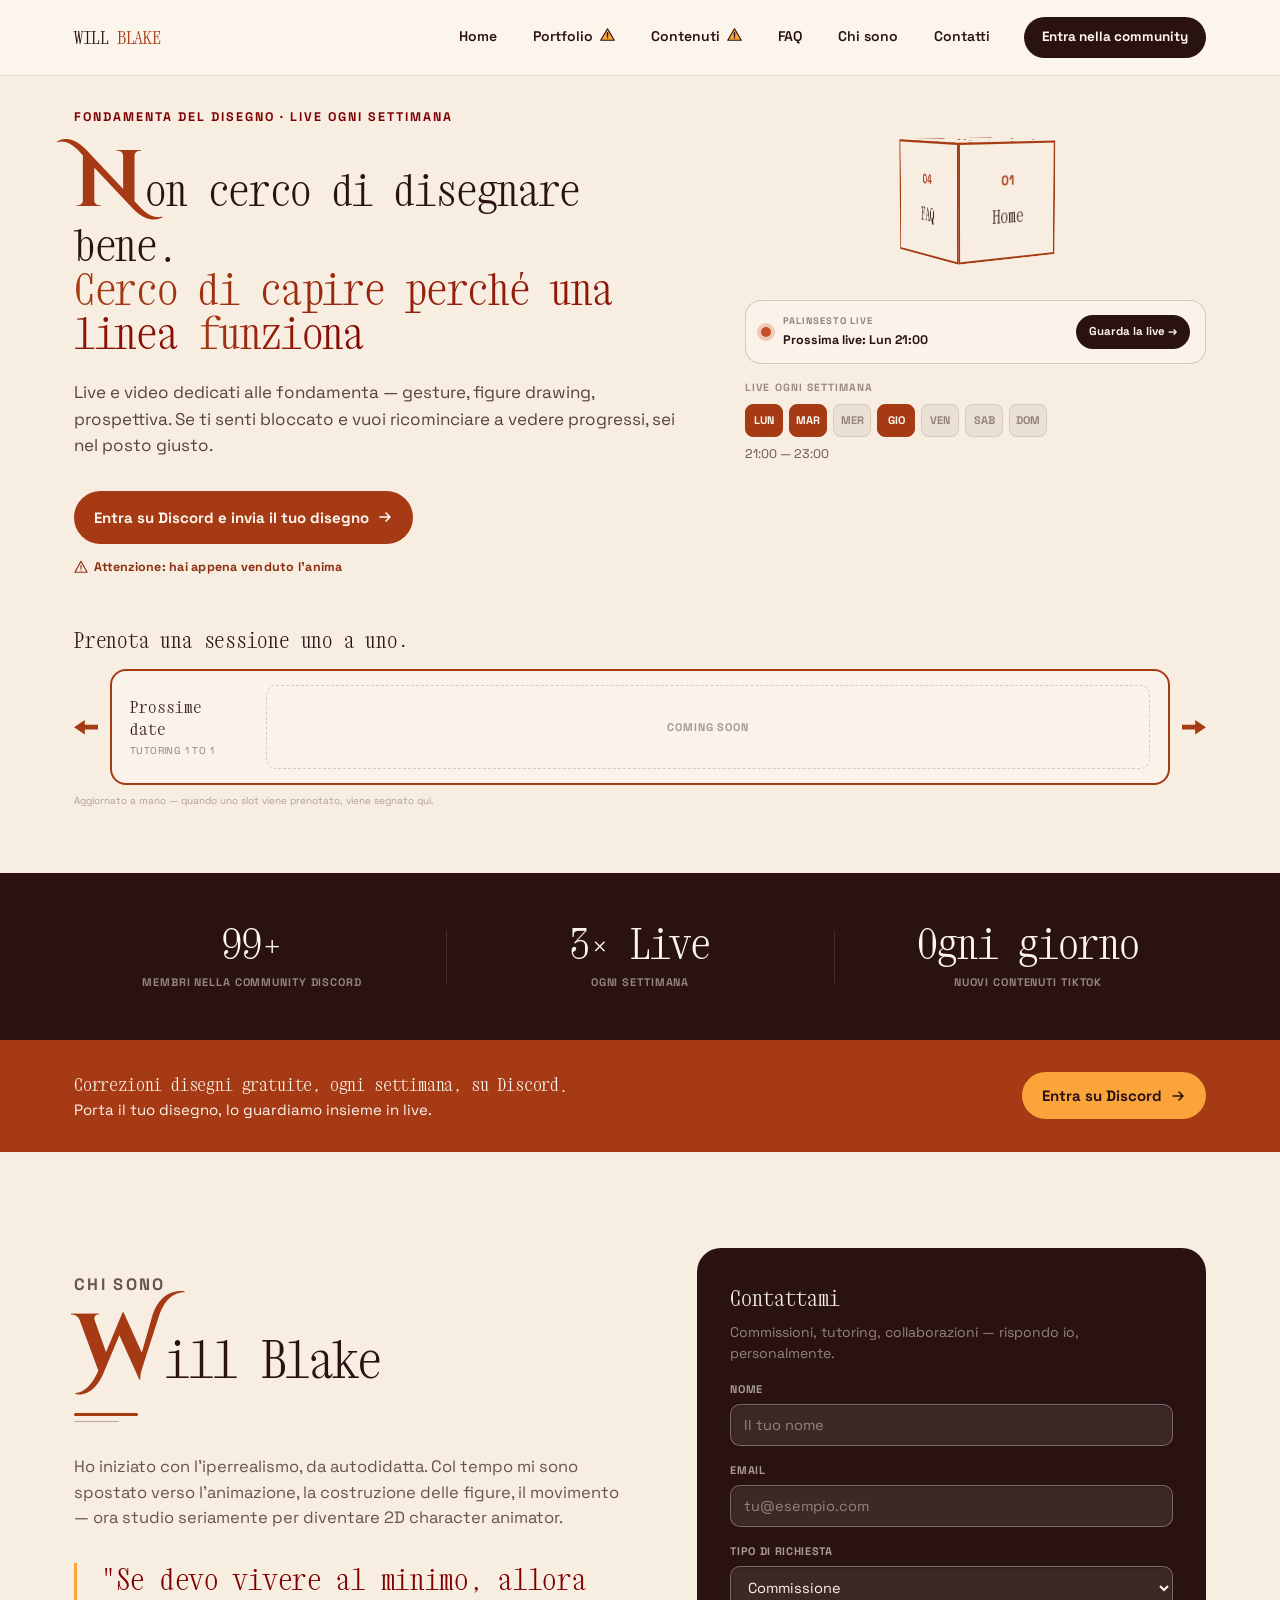
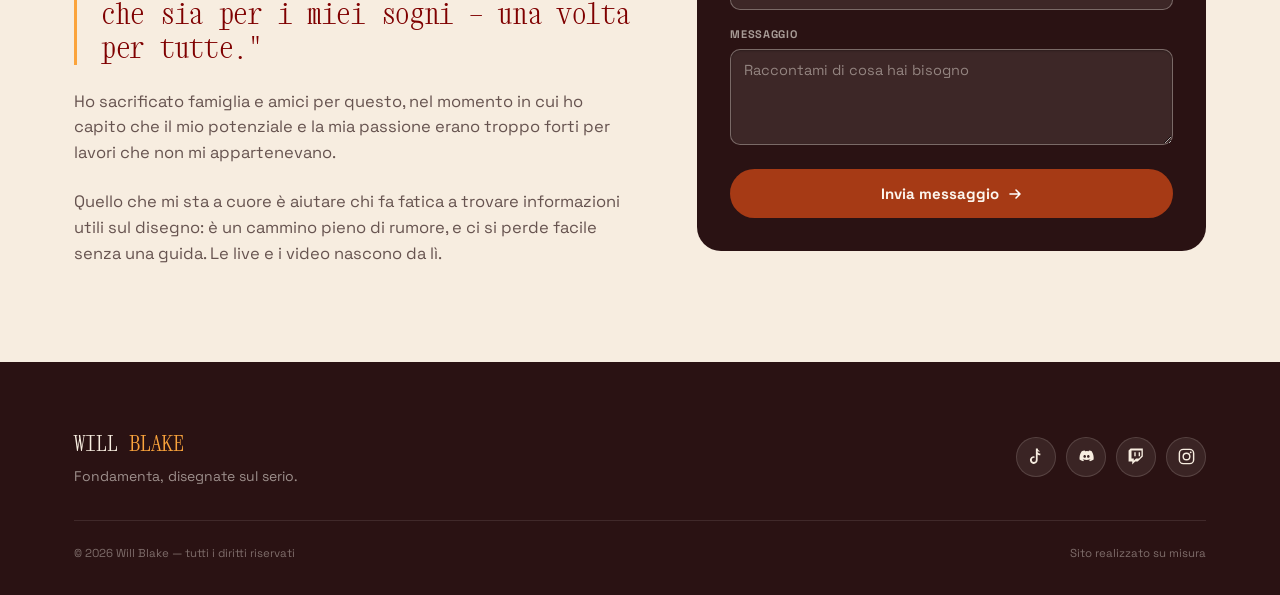
==== commit 2f2d7672: "Calendario tutoring: settimana 19-25 ott. (ven 23 alle 18 prenotato) Co-Authored-By: Claude Sonnet 5" ====
--- a/index.html
+++ b/index.html
@@ -536,27 +536,11 @@
 
       var ALL_WEEKS = [
         {
-          range: '7–13 set.', end: '13/09',
+          range: '19–25 ott.', end: '25/10',
           slots: [
-            { day: 'MER', date: '09/09', time: '17:00–18:00', booked: false },
-            { day: 'VEN', date: '11/09', time: '16:00–17:00', booked: false },
-            { day: 'VEN', date: '11/09', time: '18:00–19:00', booked: false }
-          ]
-        },
-        {
-          range: '14–20 set.', end: '20/09',
-          slots: [
-            { day: 'MER', date: '16/09', time: '17:00–18:00', booked: false },
-            { day: 'VEN', date: '18/09', time: '16:00–17:00', booked: false },
-            { day: 'VEN', date: '18/09', time: '18:00–19:00', booked: false }
-          ]
-        },
-        {
-          range: '21–27 set.', end: '27/09',
-          slots: [
-            { day: 'MER', date: '23/09', time: '17:00–18:00', booked: false },
-            { day: 'VEN', date: '25/09', time: '16:00–17:00', booked: false },
-            { day: 'VEN', date: '25/09', time: '18:00–19:00', booked: false }
+            { day: 'MER', date: '21/10', time: '17:00–18:00', booked: false },
+            { day: 'VEN', date: '23/10', time: '16:00–17:00', booked: false },
+            { day: 'VEN', date: '23/10', time: '18:00–19:00', booked: true }
           ]
         }
       ];
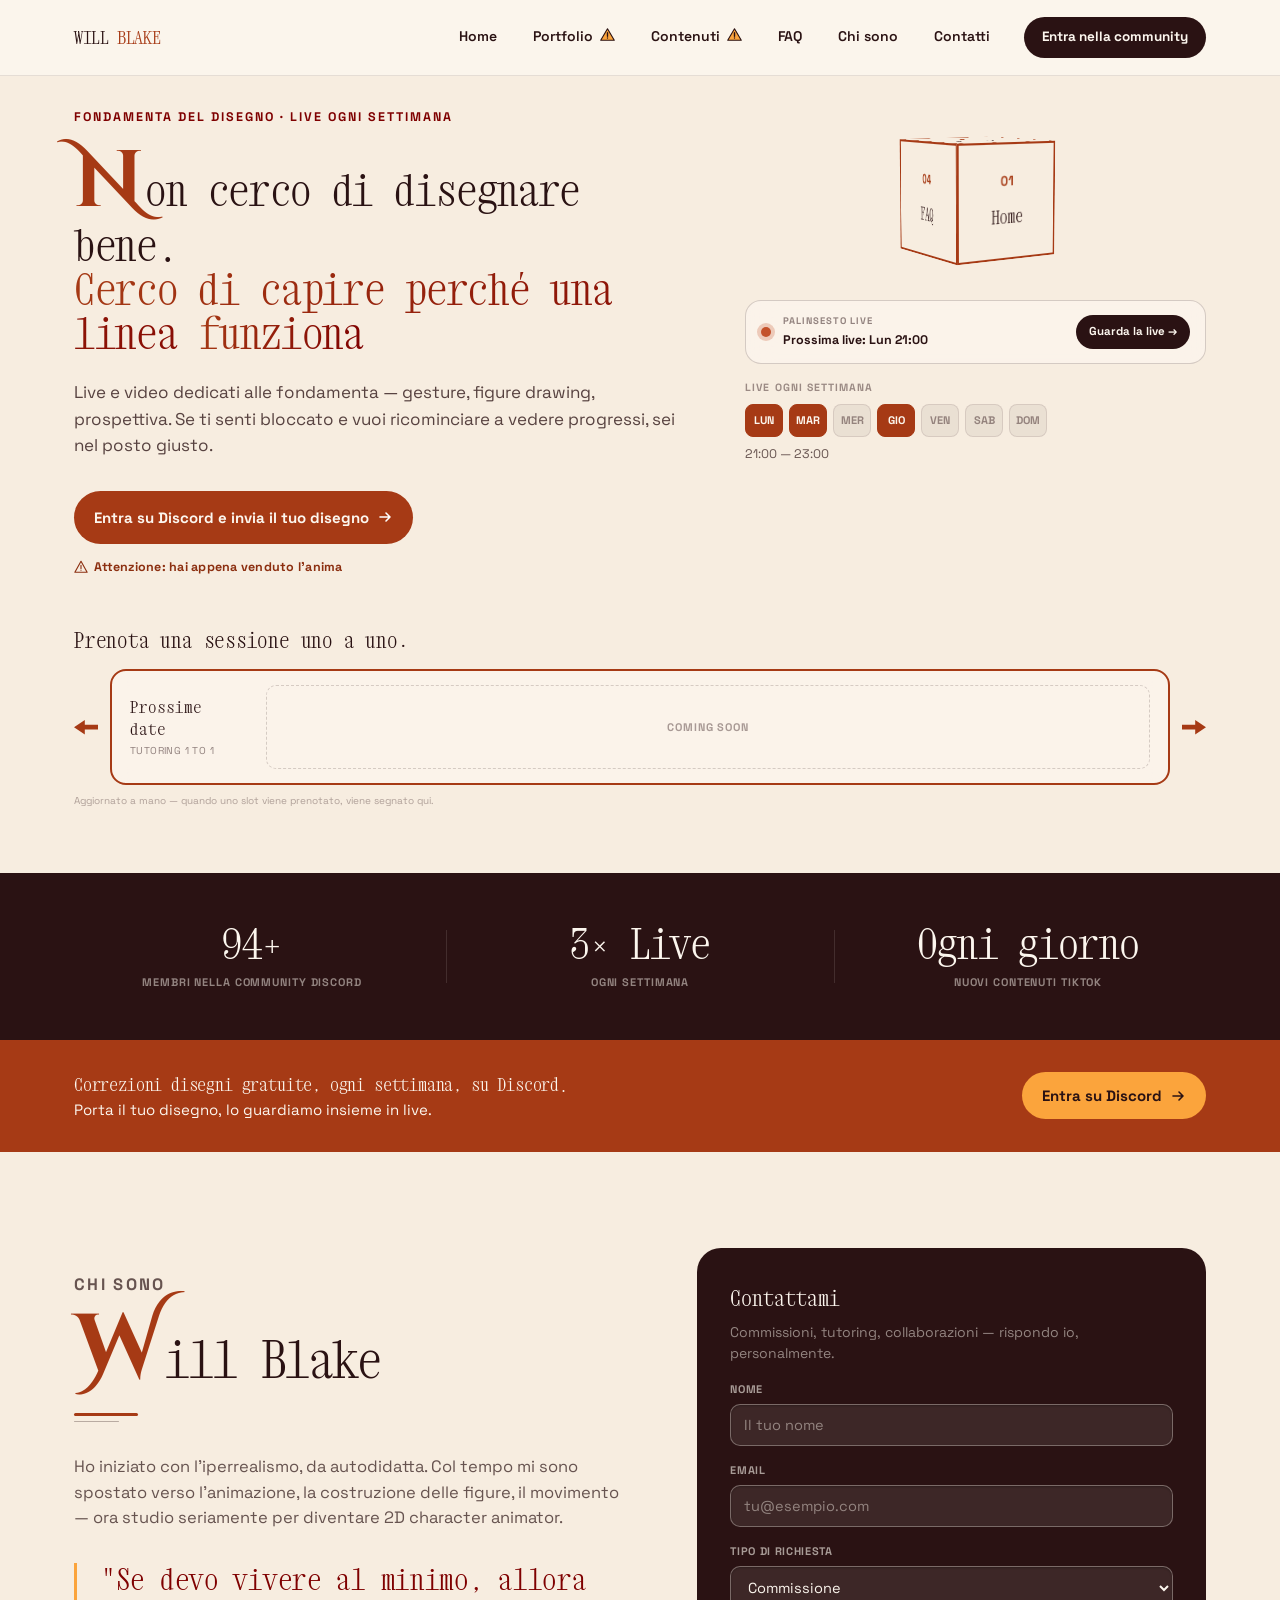
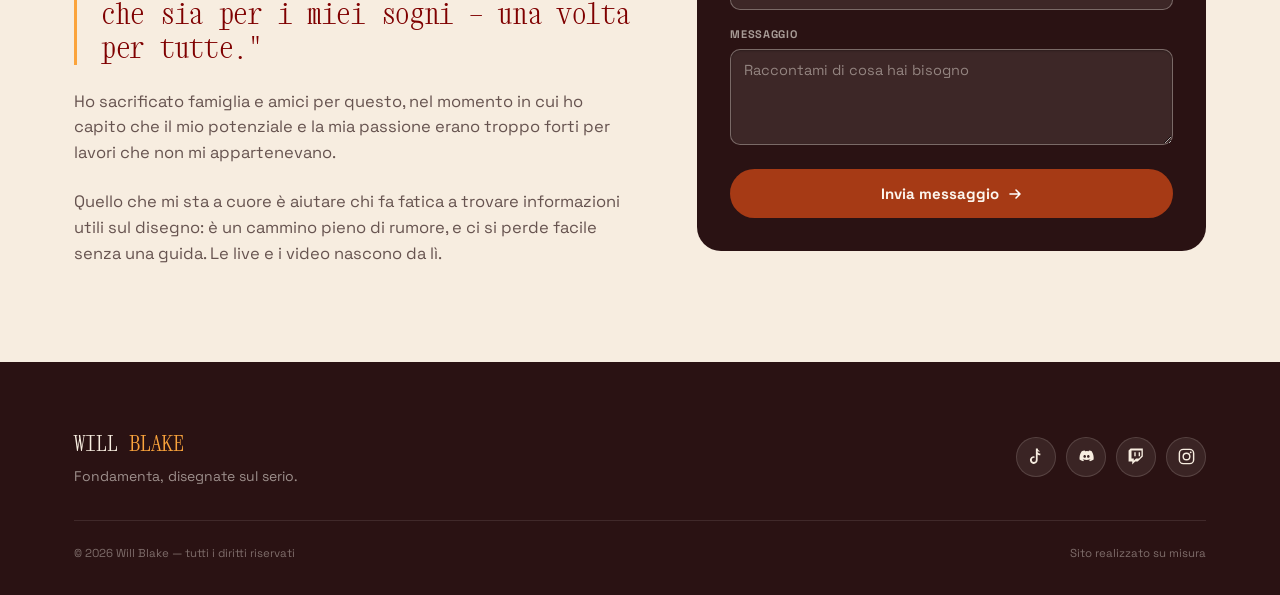
==== commit 04f1b745: "Calendario tutoring: venerdi 23/10 un solo slot 17-19 (prenotato) Co-Authored-By: Claude Sonnet 5.5 " ====
--- a/index.html
+++ b/index.html
@@ -539,8 +539,7 @@
           range: '19–25 ott.', end: '25/10',
           slots: [
             { day: 'MER', date: '21/10', time: '17:00–18:00', booked: false },
-            { day: 'VEN', date: '23/10', time: '16:00–17:00', booked: false },
-            { day: 'VEN', date: '23/10', time: '18:00–19:00', booked: true }
+            { day: 'VEN', date: '23/10', time: '17:00–19:00', booked: true }
           ]
         }
       ];
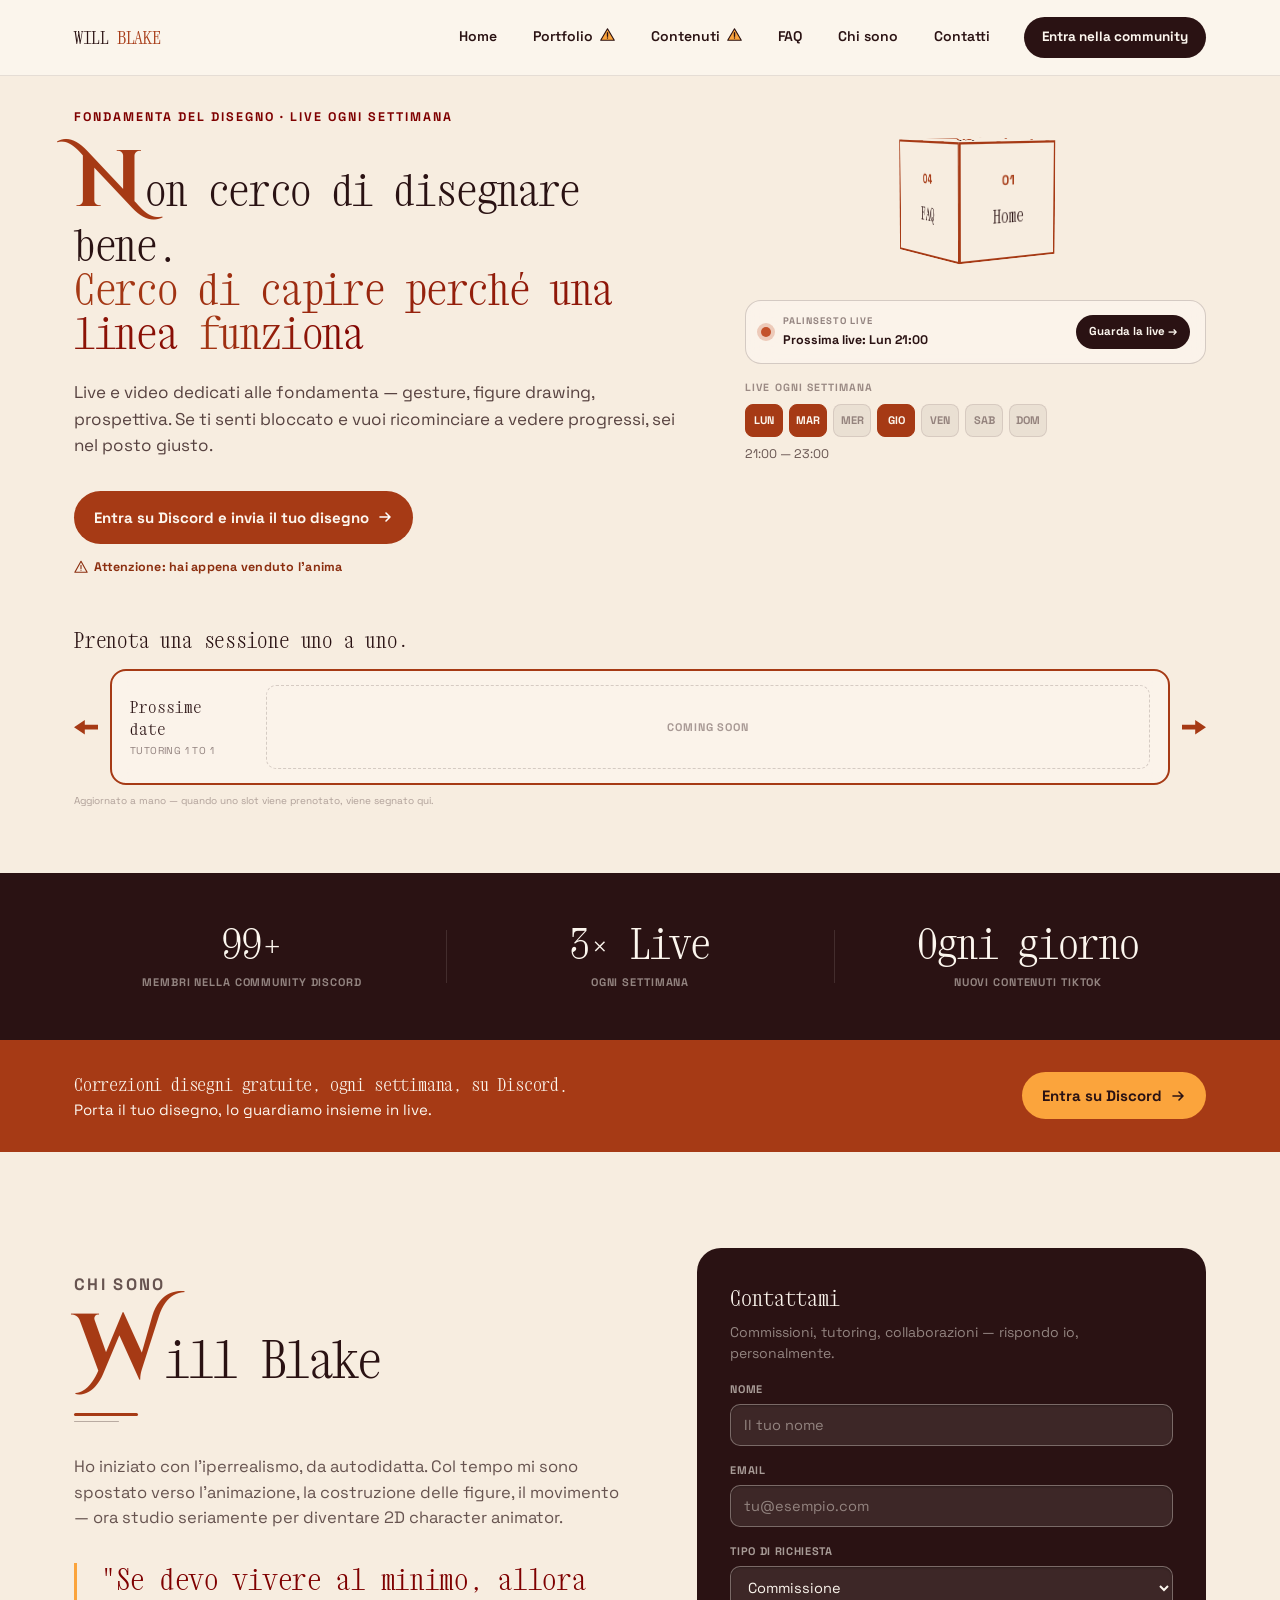
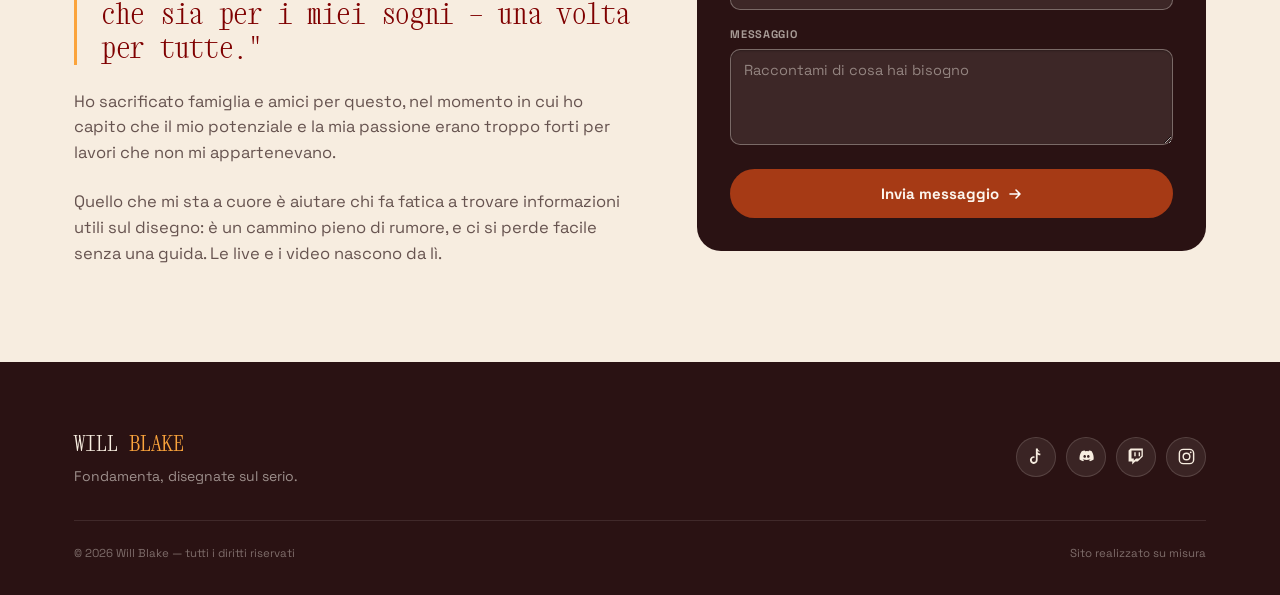
==== commit 2d573125: "Calendario tutoring: settimane 26 ott.-1 nov. e 2-8 nov., poi coming soon Co-Authored-By: Claude Son" ====
--- a/index.html
+++ b/index.html
@@ -541,6 +541,26 @@
             { day: 'MER', date: '21/10', time: '17:00–18:00', booked: false },
             { day: 'VEN', date: '23/10', time: '17:00–19:00', booked: true }
           ]
+        },
+        {
+          range: '26 ott.–1 nov.', end: '01/11',
+          slots: [
+            { day: 'MER', date: '28/10', time: '17:00–18:00', booked: false },
+            { day: 'VEN', date: '30/10', time: '16:00–17:00', booked: false },
+            { day: 'VEN', date: '30/10', time: '18:00–19:00', booked: false }
+          ]
+        },
+        {
+          range: '2–8 nov.', end: '08/11',
+          slots: [
+            { day: 'MER', date: '04/11', time: '17:00–18:00', booked: false },
+            { day: 'VEN', date: '06/11', time: '16:00–17:00', booked: false },
+            { day: 'VEN', date: '06/11', time: '18:00–19:00', booked: false }
+          ]
+        },
+        {
+          range: '9–15 nov.', end: '15/11',
+          comingSoon: true
         }
       ];
 
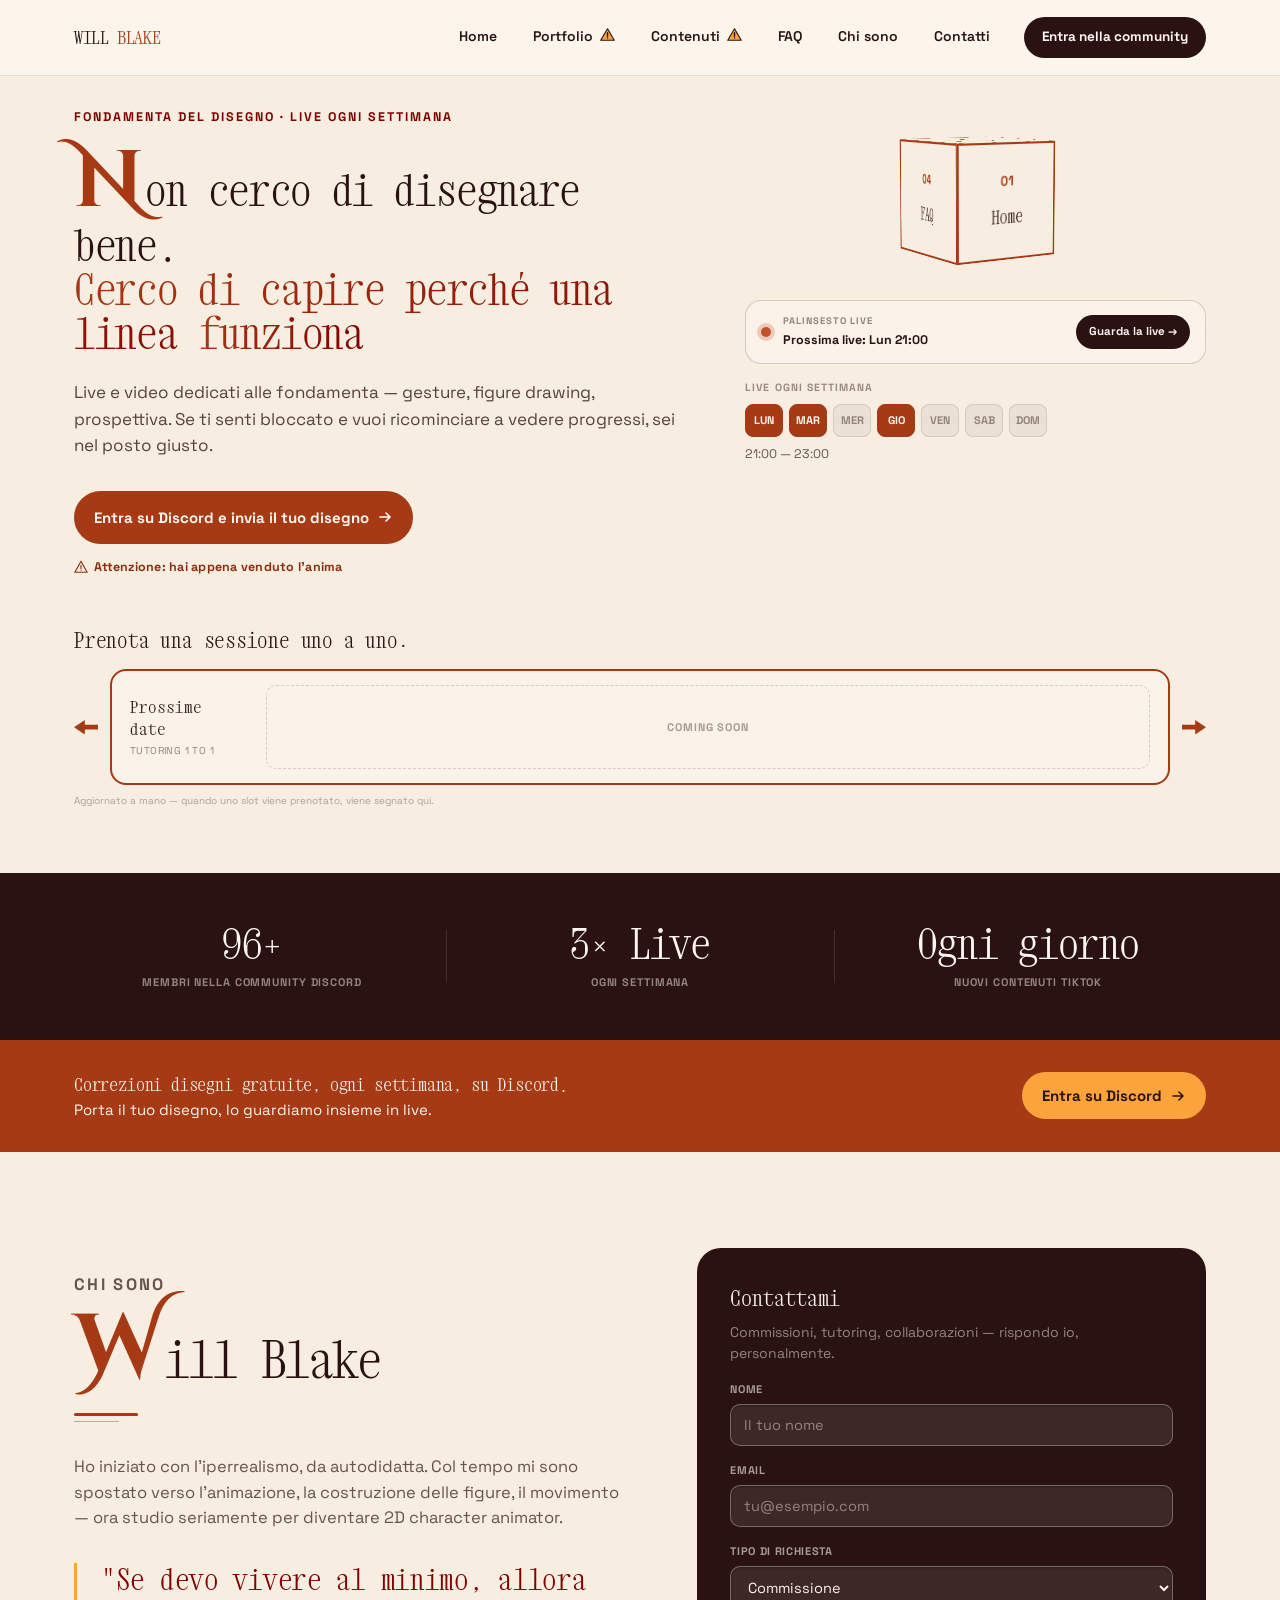
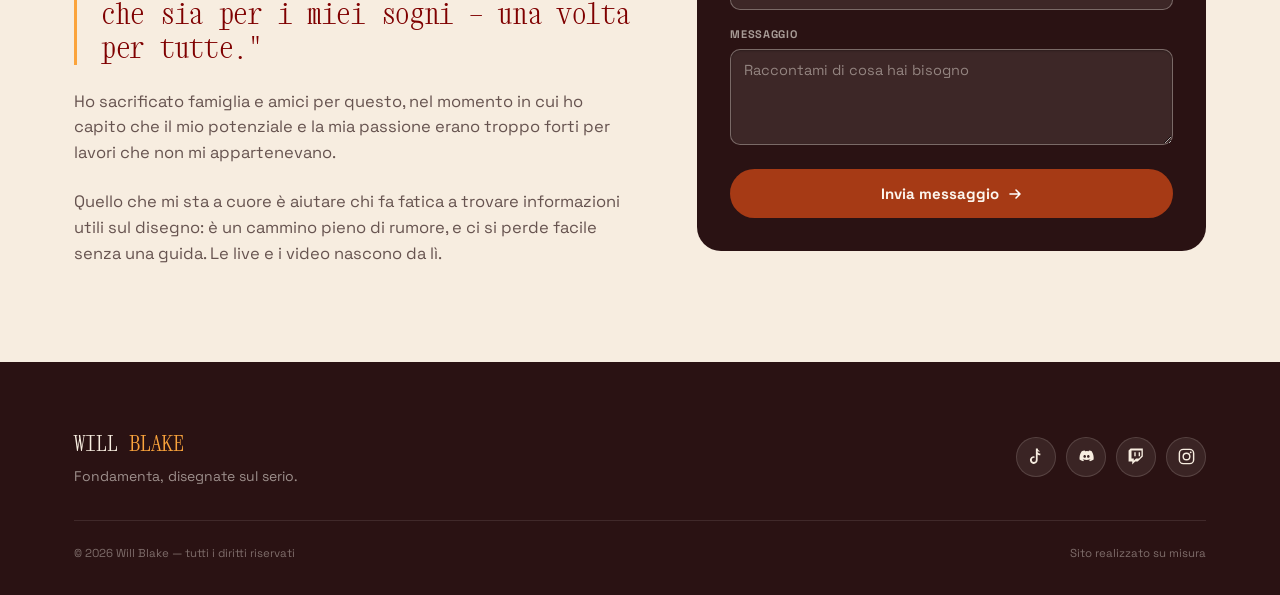
==== commit c911281f: "Calendario tutoring: venerdi 17-19 prenotato anche il 30/10 e il 6/11 Co-Authored-By: Claude Sonnet " ====
--- a/index.html
+++ b/index.html
@@ -546,16 +546,14 @@
           range: '26 ott.–1 nov.', end: '01/11',
           slots: [
             { day: 'MER', date: '28/10', time: '17:00–18:00', booked: false },
-            { day: 'VEN', date: '30/10', time: '16:00–17:00', booked: false },
-            { day: 'VEN', date: '30/10', time: '18:00–19:00', booked: false }
+            { day: 'VEN', date: '30/10', time: '17:00–19:00', booked: true }
           ]
         },
         {
           range: '2–8 nov.', end: '08/11',
           slots: [
             { day: 'MER', date: '04/11', time: '17:00–18:00', booked: false },
-            { day: 'VEN', date: '06/11', time: '16:00–17:00', booked: false },
-            { day: 'VEN', date: '06/11', time: '18:00–19:00', booked: false }
+            { day: 'VEN', date: '06/11', time: '17:00–19:00', booked: true }
           ]
         },
         {
